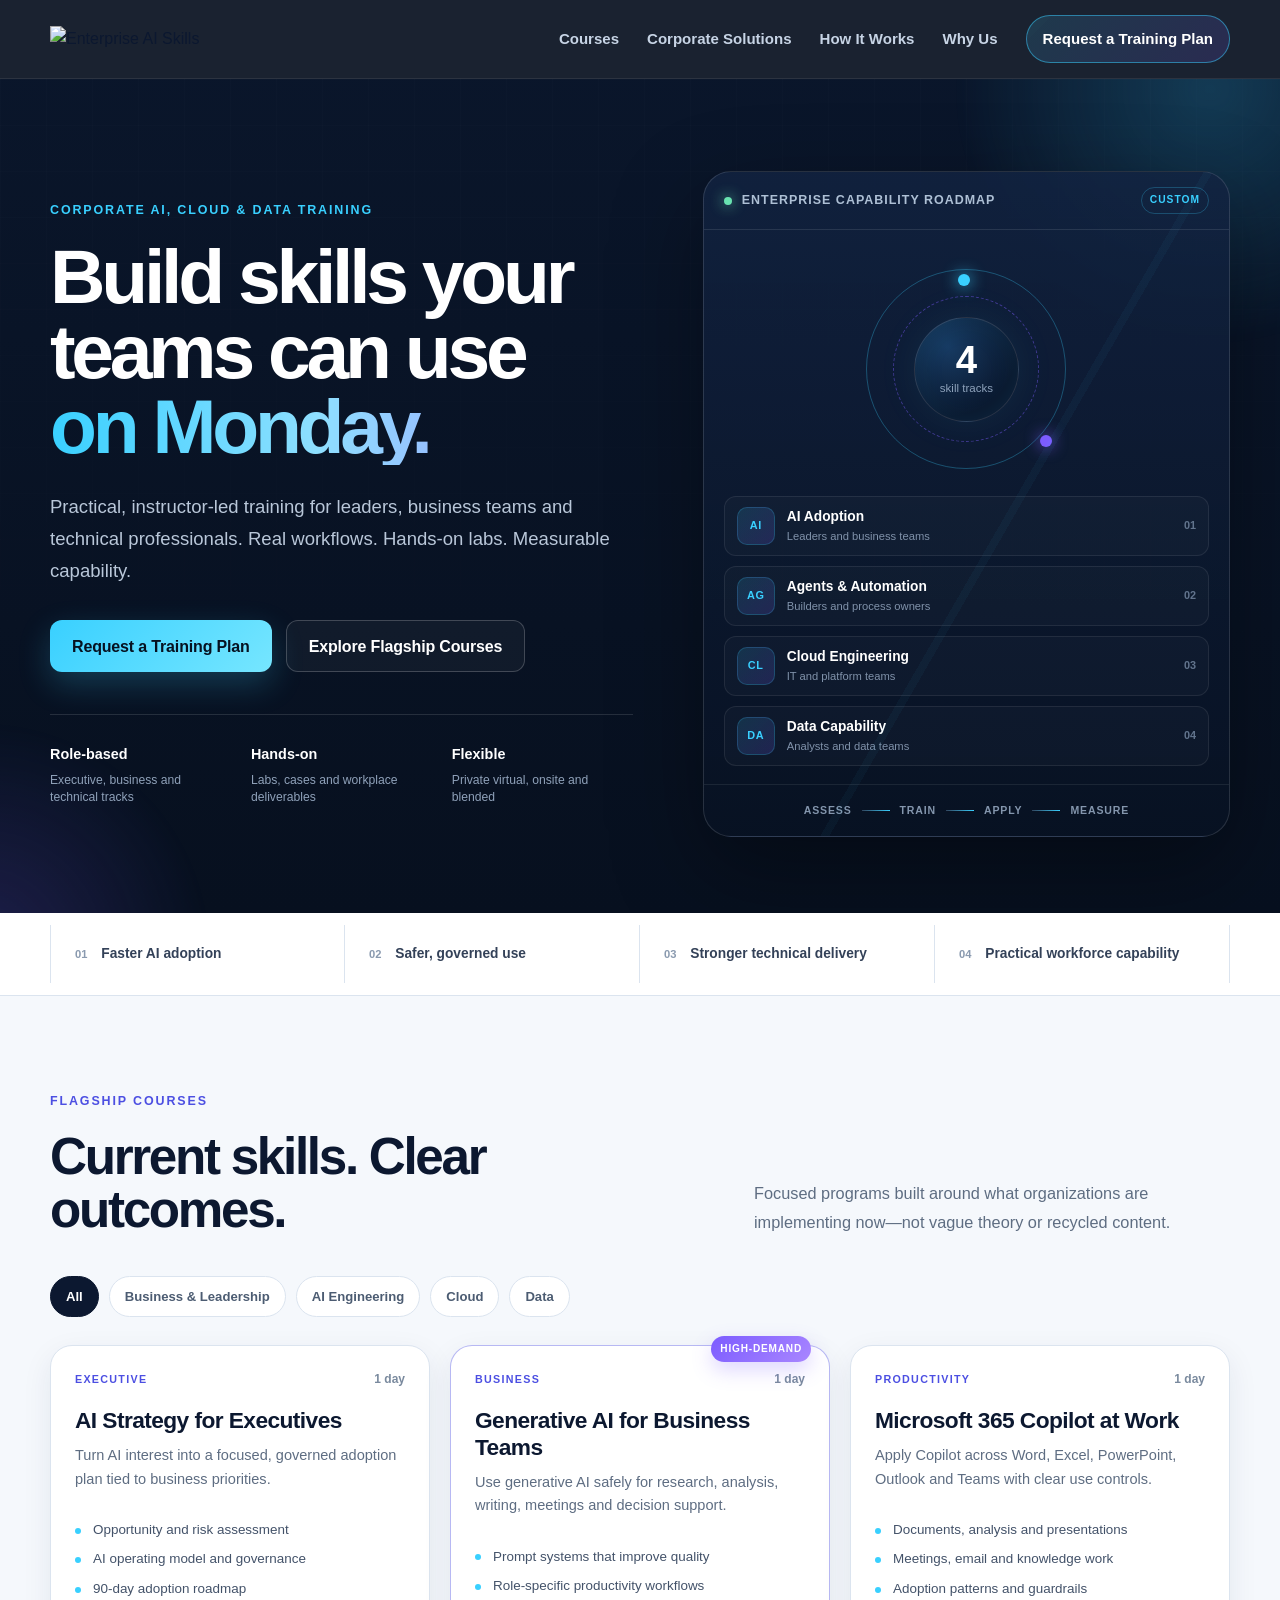
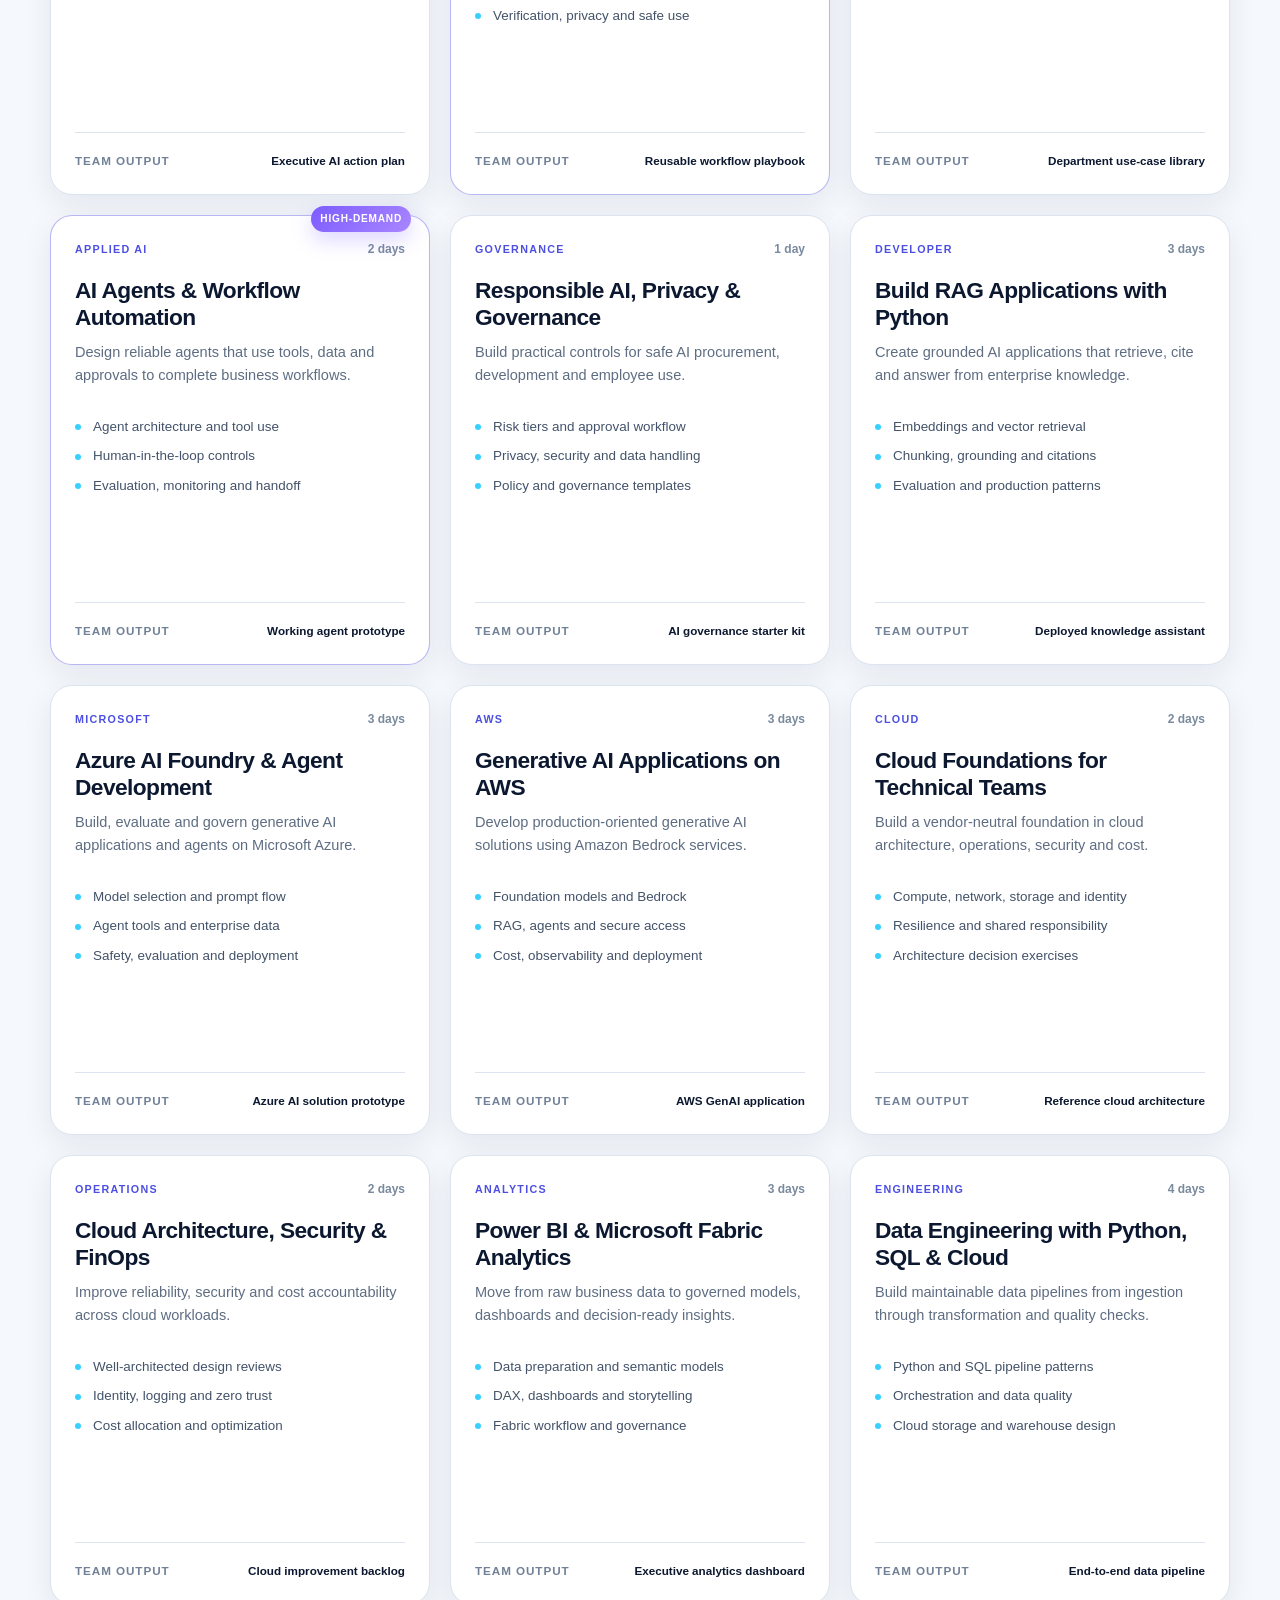
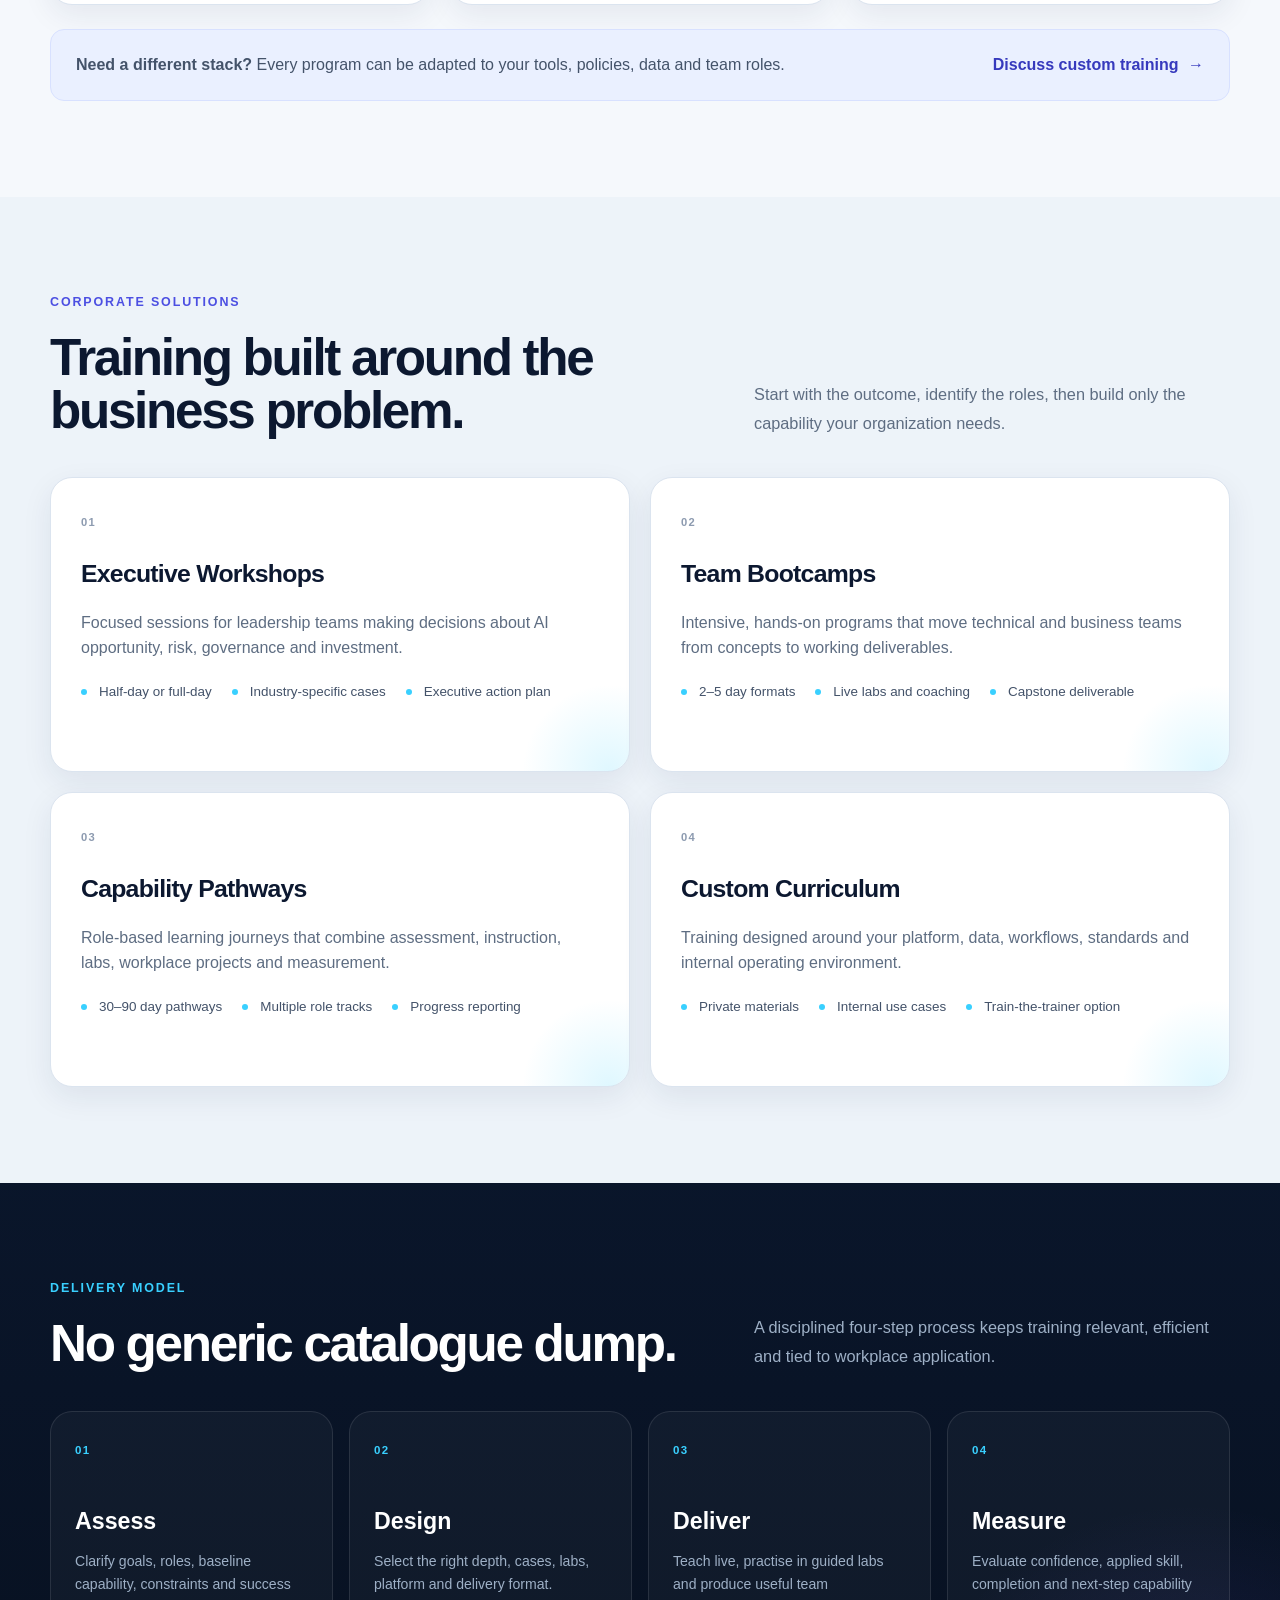
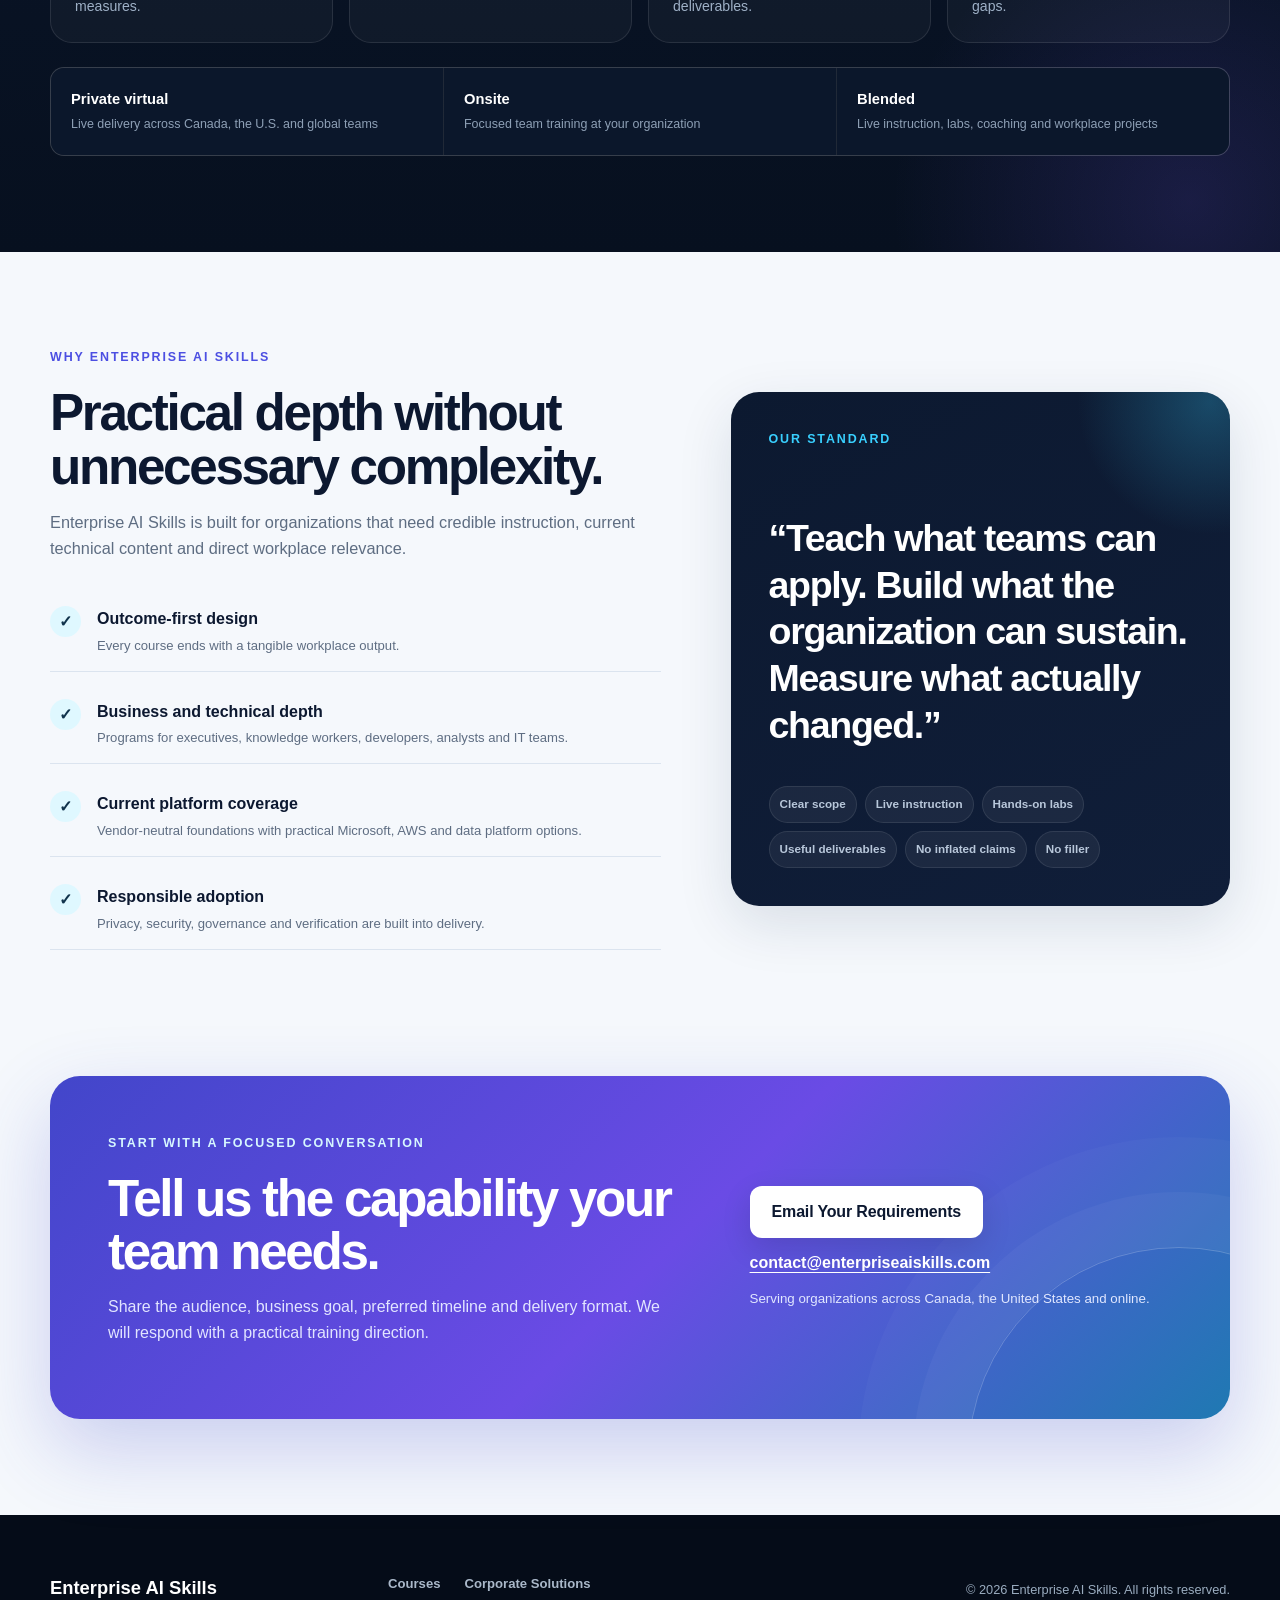
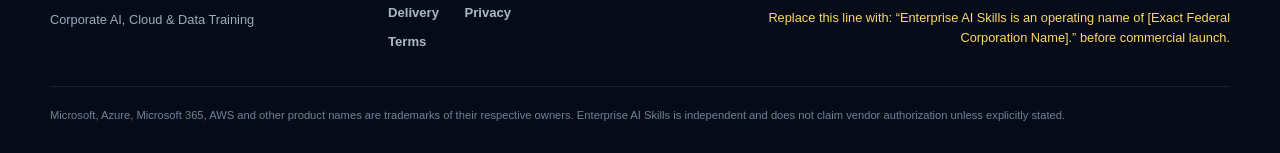
==== index.html @ a424f479 "Add files via upload Initial Enterprise AI Skills website" ====
<!doctype html>
<html lang="en">
<head>
  <meta charset="utf-8">
  <meta name="viewport" content="width=device-width, initial-scale=1">
  <title>Enterprise AI Skills | Corporate AI, Cloud & Data Training</title>
  <meta name="description" content="Instructor-led corporate training in generative AI, AI agents, cloud, data, Python, governance and automation for teams, leaders and technical professionals.">
  <meta name="theme-color" content="#07101f">
  <meta property="og:title" content="Enterprise AI Skills">
  <meta property="og:description" content="Corporate AI, Cloud & Data Training for teams and organizations.">
  <meta property="og:type" content="website">
  <meta property="og:url" content="https://enterpriseaiskills.com/">
  <link rel="canonical" href="https://enterpriseaiskills.com/">
  <link rel="icon" href="assets/favicon.svg" type="image/svg+xml">
  <link rel="stylesheet" href="styles.css">
  <script defer src="script.js"></script>
  <script type="application/ld+json">
  {
    "@context": "https://schema.org",
    "@type": "ProfessionalService",
    "name": "Enterprise AI Skills",
    "url": "https://enterpriseaiskills.com/",
    "description": "Corporate AI, cloud and data training for teams and organizations.",
    "areaServed": ["Canada", "United States", "Online"],
    "email": "contact@enterpriseaiskills.com",
    "serviceType": ["Corporate AI Training", "Cloud Training", "Data Training", "Executive AI Workshops"]
  }
  </script>
</head>
<body>
  <a class="skip-link" href="#main">Skip to content</a>

  <header class="site-header" id="top">
    <div class="container header-inner">
      <a class="brand" href="#top" aria-label="Enterprise AI Skills home">
        <img src="assets/logo.svg" alt="Enterprise AI Skills">
      </a>
      <button class="nav-toggle" type="button" aria-expanded="false" aria-controls="site-nav" aria-label="Open navigation">
        <span></span><span></span><span></span>
      </button>
      <nav id="site-nav" class="site-nav" aria-label="Primary navigation">
        <a href="#courses">Courses</a>
        <a href="#solutions">Corporate Solutions</a>
        <a href="#delivery">How It Works</a>
        <a href="#about">Why Us</a>
        <a class="nav-cta" href="mailto:contact@enterpriseaiskills.com?subject=Corporate%20Training%20Consultation">Request a Training Plan</a>
      </nav>
    </div>
  </header>

  <main id="main">
    <section class="hero section-dark">
      <div class="hero-glow hero-glow-one"></div>
      <div class="hero-glow hero-glow-two"></div>
      <div class="container hero-grid">
        <div class="hero-copy reveal">
          <p class="eyebrow">Corporate AI, Cloud & Data Training</p>
          <h1>Build skills your teams can use <span>on Monday.</span></h1>
          <p class="hero-lead">Practical, instructor-led training for leaders, business teams and technical professionals. Real workflows. Hands-on labs. Measurable capability.</p>
          <div class="hero-actions">
            <a class="button button-primary" href="mailto:contact@enterpriseaiskills.com?subject=Request%20a%20Corporate%20Training%20Plan&body=Organization%3A%0ATeam%20size%3A%0ATraining%20goal%3A%0APreferred%20timeline%3A">Request a Training Plan</a>
            <a class="button button-secondary" href="#courses">Explore Flagship Courses</a>
          </div>
          <div class="hero-proof" aria-label="Training features">
            <div><strong>Role-based</strong><span>Executive, business and technical tracks</span></div>
            <div><strong>Hands-on</strong><span>Labs, cases and workplace deliverables</span></div>
            <div><strong>Flexible</strong><span>Private virtual, onsite and blended</span></div>
          </div>
        </div>

        <div class="hero-panel reveal" aria-label="Enterprise capability dashboard">
          <div class="panel-topline">
            <span class="status-dot"></span>
            <span>Enterprise capability roadmap</span>
            <span class="panel-label">CUSTOM</span>
          </div>
          <div class="capability-ring" aria-hidden="true">
            <div class="ring-center"><strong>4</strong><span>skill tracks</span></div>
            <div class="orbit orbit-one"></div>
            <div class="orbit orbit-two"></div>
          </div>
          <div class="capability-list">
            <div><span class="cap-icon">AI</span><p><strong>AI Adoption</strong><small>Leaders and business teams</small></p><em>01</em></div>
            <div><span class="cap-icon">AG</span><p><strong>Agents & Automation</strong><small>Builders and process owners</small></p><em>02</em></div>
            <div><span class="cap-icon">CL</span><p><strong>Cloud Engineering</strong><small>IT and platform teams</small></p><em>03</em></div>
            <div><span class="cap-icon">DA</span><p><strong>Data Capability</strong><small>Analysts and data teams</small></p><em>04</em></div>
          </div>
          <div class="panel-footer">
            <span>Assess</span><i></i><span>Train</span><i></i><span>Apply</span><i></i><span>Measure</span>
          </div>
        </div>
      </div>
    </section>

    <section class="outcomes-strip" aria-label="Business outcomes">
      <div class="container outcomes-grid">
        <p><span>01</span> Faster AI adoption</p>
        <p><span>02</span> Safer, governed use</p>
        <p><span>03</span> Stronger technical delivery</p>
        <p><span>04</span> Practical workforce capability</p>
      </div>
    </section>

    <section class="section" id="courses">
      <div class="container">
        <div class="section-heading reveal">
          <div>
            <p class="eyebrow eyebrow-dark">Flagship Courses</p>
            <h2>Current skills. Clear outcomes.</h2>
          </div>
          <p>Focused programs built around what organizations are implementing now—not vague theory or recycled content.</p>
        </div>

        <div class="course-filters reveal" role="group" aria-label="Filter courses">
          <button class="filter-button active" data-filter="all">All</button>
          <button class="filter-button" data-filter="business">Business & Leadership</button>
          <button class="filter-button" data-filter="ai">AI Engineering</button>
          <button class="filter-button" data-filter="cloud">Cloud</button>
          <button class="filter-button" data-filter="data">Data</button>
        </div>

        <div class="course-grid">
          <article class="course-card reveal" data-category="business">
            <div class="course-meta"><span>EXECUTIVE</span><time>1 day</time></div>
            <h3>AI Strategy for Executives</h3>
            <p>Turn AI interest into a focused, governed adoption plan tied to business priorities.</p>
            <ul>
              <li>Opportunity and risk assessment</li>
              <li>AI operating model and governance</li>
              <li>90-day adoption roadmap</li>
            </ul>
            <div class="course-output"><strong>Team output</strong><span>Executive AI action plan</span></div>
          </article>

          <article class="course-card featured reveal" data-category="business">
            <div class="hot-badge">High-demand</div>
            <div class="course-meta"><span>BUSINESS</span><time>1 day</time></div>
            <h3>Generative AI for Business Teams</h3>
            <p>Use generative AI safely for research, analysis, writing, meetings and decision support.</p>
            <ul>
              <li>Prompt systems that improve quality</li>
              <li>Role-specific productivity workflows</li>
              <li>Verification, privacy and safe use</li>
            </ul>
            <div class="course-output"><strong>Team output</strong><span>Reusable workflow playbook</span></div>
          </article>

          <article class="course-card reveal" data-category="business">
            <div class="course-meta"><span>PRODUCTIVITY</span><time>1 day</time></div>
            <h3>Microsoft 365 Copilot at Work</h3>
            <p>Apply Copilot across Word, Excel, PowerPoint, Outlook and Teams with clear use controls.</p>
            <ul>
              <li>Documents, analysis and presentations</li>
              <li>Meetings, email and knowledge work</li>
              <li>Adoption patterns and guardrails</li>
            </ul>
            <div class="course-output"><strong>Team output</strong><span>Department use-case library</span></div>
          </article>

          <article class="course-card featured reveal" data-category="ai">
            <div class="hot-badge">High-demand</div>
            <div class="course-meta"><span>APPLIED AI</span><time>2 days</time></div>
            <h3>AI Agents & Workflow Automation</h3>
            <p>Design reliable agents that use tools, data and approvals to complete business workflows.</p>
            <ul>
              <li>Agent architecture and tool use</li>
              <li>Human-in-the-loop controls</li>
              <li>Evaluation, monitoring and handoff</li>
            </ul>
            <div class="course-output"><strong>Team output</strong><span>Working agent prototype</span></div>
          </article>

          <article class="course-card reveal" data-category="business ai">
            <div class="course-meta"><span>GOVERNANCE</span><time>1 day</time></div>
            <h3>Responsible AI, Privacy & Governance</h3>
            <p>Build practical controls for safe AI procurement, development and employee use.</p>
            <ul>
              <li>Risk tiers and approval workflow</li>
              <li>Privacy, security and data handling</li>
              <li>Policy and governance templates</li>
            </ul>
            <div class="course-output"><strong>Team output</strong><span>AI governance starter kit</span></div>
          </article>

          <article class="course-card reveal" data-category="ai data">
            <div class="course-meta"><span>DEVELOPER</span><time>3 days</time></div>
            <h3>Build RAG Applications with Python</h3>
            <p>Create grounded AI applications that retrieve, cite and answer from enterprise knowledge.</p>
            <ul>
              <li>Embeddings and vector retrieval</li>
              <li>Chunking, grounding and citations</li>
              <li>Evaluation and production patterns</li>
            </ul>
            <div class="course-output"><strong>Team output</strong><span>Deployed knowledge assistant</span></div>
          </article>

          <article class="course-card reveal" data-category="ai cloud">
            <div class="course-meta"><span>MICROSOFT</span><time>3 days</time></div>
            <h3>Azure AI Foundry & Agent Development</h3>
            <p>Build, evaluate and govern generative AI applications and agents on Microsoft Azure.</p>
            <ul>
              <li>Model selection and prompt flow</li>
              <li>Agent tools and enterprise data</li>
              <li>Safety, evaluation and deployment</li>
            </ul>
            <div class="course-output"><strong>Team output</strong><span>Azure AI solution prototype</span></div>
          </article>

          <article class="course-card reveal" data-category="ai cloud">
            <div class="course-meta"><span>AWS</span><time>3 days</time></div>
            <h3>Generative AI Applications on AWS</h3>
            <p>Develop production-oriented generative AI solutions using Amazon Bedrock services.</p>
            <ul>
              <li>Foundation models and Bedrock</li>
              <li>RAG, agents and secure access</li>
              <li>Cost, observability and deployment</li>
            </ul>
            <div class="course-output"><strong>Team output</strong><span>AWS GenAI application</span></div>
          </article>

          <article class="course-card reveal" data-category="cloud">
            <div class="course-meta"><span>CLOUD</span><time>2 days</time></div>
            <h3>Cloud Foundations for Technical Teams</h3>
            <p>Build a vendor-neutral foundation in cloud architecture, operations, security and cost.</p>
            <ul>
              <li>Compute, network, storage and identity</li>
              <li>Resilience and shared responsibility</li>
              <li>Architecture decision exercises</li>
            </ul>
            <div class="course-output"><strong>Team output</strong><span>Reference cloud architecture</span></div>
          </article>

          <article class="course-card reveal" data-category="cloud">
            <div class="course-meta"><span>OPERATIONS</span><time>2 days</time></div>
            <h3>Cloud Architecture, Security & FinOps</h3>
            <p>Improve reliability, security and cost accountability across cloud workloads.</p>
            <ul>
              <li>Well-architected design reviews</li>
              <li>Identity, logging and zero trust</li>
              <li>Cost allocation and optimization</li>
            </ul>
            <div class="course-output"><strong>Team output</strong><span>Cloud improvement backlog</span></div>
          </article>

          <article class="course-card reveal" data-category="data">
            <div class="course-meta"><span>ANALYTICS</span><time>3 days</time></div>
            <h3>Power BI & Microsoft Fabric Analytics</h3>
            <p>Move from raw business data to governed models, dashboards and decision-ready insights.</p>
            <ul>
              <li>Data preparation and semantic models</li>
              <li>DAX, dashboards and storytelling</li>
              <li>Fabric workflow and governance</li>
            </ul>
            <div class="course-output"><strong>Team output</strong><span>Executive analytics dashboard</span></div>
          </article>

          <article class="course-card reveal" data-category="data cloud">
            <div class="course-meta"><span>ENGINEERING</span><time>4 days</time></div>
            <h3>Data Engineering with Python, SQL & Cloud</h3>
            <p>Build maintainable data pipelines from ingestion through transformation and quality checks.</p>
            <ul>
              <li>Python and SQL pipeline patterns</li>
              <li>Orchestration and data quality</li>
              <li>Cloud storage and warehouse design</li>
            </ul>
            <div class="course-output"><strong>Team output</strong><span>End-to-end data pipeline</span></div>
          </article>
        </div>

        <div class="courses-cta reveal">
          <p><strong>Need a different stack?</strong> Every program can be adapted to your tools, policies, data and team roles.</p>
          <a class="text-link" href="mailto:contact@enterpriseaiskills.com?subject=Custom%20Corporate%20Training%20Request">Discuss custom training <span>→</span></a>
        </div>
      </div>
    </section>

    <section class="section section-tint" id="solutions">
      <div class="container">
        <div class="section-heading reveal">
          <div>
            <p class="eyebrow eyebrow-dark">Corporate Solutions</p>
            <h2>Training built around the business problem.</h2>
          </div>
          <p>Start with the outcome, identify the roles, then build only the capability your organization needs.</p>
        </div>

        <div class="solution-grid">
          <article class="solution-card reveal">
            <span class="solution-number">01</span>
            <h3>Executive Workshops</h3>
            <p>Focused sessions for leadership teams making decisions about AI opportunity, risk, governance and investment.</p>
            <ul><li>Half-day or full-day</li><li>Industry-specific cases</li><li>Executive action plan</li></ul>
          </article>
          <article class="solution-card reveal">
            <span class="solution-number">02</span>
            <h3>Team Bootcamps</h3>
            <p>Intensive, hands-on programs that move technical and business teams from concepts to working deliverables.</p>
            <ul><li>2–5 day formats</li><li>Live labs and coaching</li><li>Capstone deliverable</li></ul>
          </article>
          <article class="solution-card reveal">
            <span class="solution-number">03</span>
            <h3>Capability Pathways</h3>
            <p>Role-based learning journeys that combine assessment, instruction, labs, workplace projects and measurement.</p>
            <ul><li>30–90 day pathways</li><li>Multiple role tracks</li><li>Progress reporting</li></ul>
          </article>
          <article class="solution-card reveal">
            <span class="solution-number">04</span>
            <h3>Custom Curriculum</h3>
            <p>Training designed around your platform, data, workflows, standards and internal operating environment.</p>
            <ul><li>Private materials</li><li>Internal use cases</li><li>Train-the-trainer option</li></ul>
          </article>
        </div>
      </div>
    </section>

    <section class="section section-dark process-section" id="delivery">
      <div class="container">
        <div class="section-heading section-heading-light reveal">
          <div>
            <p class="eyebrow">Delivery Model</p>
            <h2>No generic catalogue dump.</h2>
          </div>
          <p>A disciplined four-step process keeps training relevant, efficient and tied to workplace application.</p>
        </div>
        <div class="process-grid">
          <article class="process-step reveal">
            <span>01</span><h3>Assess</h3><p>Clarify goals, roles, baseline capability, constraints and success measures.</p>
          </article>
          <article class="process-step reveal">
            <span>02</span><h3>Design</h3><p>Select the right depth, cases, labs, platform and delivery format.</p>
          </article>
          <article class="process-step reveal">
            <span>03</span><h3>Deliver</h3><p>Teach live, practise in guided labs and produce useful team deliverables.</p>
          </article>
          <article class="process-step reveal">
            <span>04</span><h3>Measure</h3><p>Evaluate confidence, applied skill, completion and next-step capability gaps.</p>
          </article>
        </div>

        <div class="delivery-options reveal">
          <div><strong>Private virtual</strong><span>Live delivery across Canada, the U.S. and global teams</span></div>
          <div><strong>Onsite</strong><span>Focused team training at your organization</span></div>
          <div><strong>Blended</strong><span>Live instruction, labs, coaching and workplace projects</span></div>
        </div>
      </div>
    </section>

    <section class="section" id="about">
      <div class="container about-grid">
        <div class="about-copy reveal">
          <p class="eyebrow eyebrow-dark">Why Enterprise AI Skills</p>
          <h2>Practical depth without unnecessary complexity.</h2>
          <p>Enterprise AI Skills is built for organizations that need credible instruction, current technical content and direct workplace relevance.</p>
          <div class="about-points">
            <div><span>✓</span><p><strong>Outcome-first design</strong><small>Every course ends with a tangible workplace output.</small></p></div>
            <div><span>✓</span><p><strong>Business and technical depth</strong><small>Programs for executives, knowledge workers, developers, analysts and IT teams.</small></p></div>
            <div><span>✓</span><p><strong>Current platform coverage</strong><small>Vendor-neutral foundations with practical Microsoft, AWS and data platform options.</small></p></div>
            <div><span>✓</span><p><strong>Responsible adoption</strong><small>Privacy, security, governance and verification are built into delivery.</small></p></div>
          </div>
        </div>
        <aside class="principles-card reveal">
          <p class="eyebrow">Our standard</p>
          <blockquote>“Teach what teams can apply. Build what the organization can sustain. Measure what actually changed.”</blockquote>
          <div class="principles-list">
            <span>Clear scope</span><span>Live instruction</span><span>Hands-on labs</span><span>Useful deliverables</span><span>No inflated claims</span><span>No filler</span>
          </div>
        </aside>
      </div>
    </section>

    <section class="section contact-section" id="contact">
      <div class="container contact-shell reveal">
        <div>
          <p class="eyebrow">Start with a focused conversation</p>
          <h2>Tell us the capability your team needs.</h2>
          <p>Share the audience, business goal, preferred timeline and delivery format. We will respond with a practical training direction.</p>
        </div>
        <div class="contact-actions">
          <a class="button button-light" href="mailto:contact@enterpriseaiskills.com?subject=Corporate%20Training%20Consultation&body=Organization%3A%0ATeam%20size%3A%0ATarget%20roles%3A%0ATraining%20goal%3A%0APreferred%20timeline%3A%0ADelivery%20format%3A">Email Your Requirements</a>
          <a class="contact-email" href="mailto:contact@enterpriseaiskills.com">contact@enterpriseaiskills.com</a>
          <small>Serving organizations across Canada, the United States and online.</small>
        </div>
      </div>
    </section>
  </main>

  <footer class="site-footer">
    <div class="container footer-grid">
      <div>
        <a class="footer-brand" href="#top">Enterprise AI Skills</a>
        <p>Corporate AI, Cloud & Data Training</p>
      </div>
      <div class="footer-links">
        <a href="#courses">Courses</a>
        <a href="#solutions">Corporate Solutions</a>
        <a href="#delivery">Delivery</a>
        <a href="privacy.html">Privacy</a>
        <a href="terms.html">Terms</a>
      </div>
      <div class="footer-legal">
        <p>© <span id="year"></span> Enterprise AI Skills. All rights reserved.</p>
        <p class="legal-placeholder">Replace this line with: “Enterprise AI Skills is an operating name of [Exact Federal Corporation Name].” before commercial launch.</p>
      </div>
    </div>
    <div class="container trademark-note">Microsoft, Azure, Microsoft 365, AWS and other product names are trademarks of their respective owners. Enterprise AI Skills is independent and does not claim vendor authorization unless explicitly stated.</div>
  </footer>
</body>
</html>
---- styles.css ----
:root {
  --bg: #f5f8fc;
  --surface: #ffffff;
  --surface-2: #edf3f9;
  --ink: #0c1830;
  --muted: #5e6d82;
  --line: #dbe4ef;
  --navy: #07101f;
  --navy-2: #0c1830;
  --cyan: #39d0ff;
  --violet: #7c5cff;
  --green: #69e2b0;
  --warning: #ffd66b;
  --shadow: 0 18px 55px rgba(20, 42, 74, 0.12);
  --shadow-soft: 0 10px 30px rgba(20, 42, 74, 0.08);
  --radius: 22px;
  --radius-sm: 14px;
  --container: 1180px;
}

* { box-sizing: border-box; }
html { scroll-behavior: smooth; }
body {
  margin: 0;
  background: var(--bg);
  color: var(--ink);
  font-family: Inter, ui-sans-serif, -apple-system, BlinkMacSystemFont, "Segoe UI", sans-serif;
  line-height: 1.6;
  -webkit-font-smoothing: antialiased;
}
img { max-width: 100%; display: block; }
a { color: inherit; }
button, input, textarea, select { font: inherit; }
button { cursor: pointer; }

.skip-link {
  position: absolute;
  top: -80px;
  left: 18px;
  z-index: 1000;
  background: white;
  color: var(--ink);
  padding: 10px 14px;
  border-radius: 8px;
  font-weight: 700;
}
.skip-link:focus { top: 12px; }

.container {
  width: min(calc(100% - 40px), var(--container));
  margin-inline: auto;
}

.site-header {
  position: sticky;
  top: 0;
  z-index: 100;
  background: rgba(7, 16, 31, 0.92);
  backdrop-filter: blur(18px);
  border-bottom: 1px solid rgba(255, 255, 255, 0.08);
}
.header-inner {
  min-height: 78px;
  display: flex;
  align-items: center;
  justify-content: space-between;
  gap: 28px;
}
.brand { width: 330px; max-width: 52vw; text-decoration: none; }
.brand img { width: 100%; }
.site-nav { display: flex; align-items: center; gap: 28px; }
.site-nav a {
  color: #c7d4e5;
  text-decoration: none;
  font-size: 0.94rem;
  font-weight: 700;
  transition: color .2s ease;
}
.site-nav a:hover, .site-nav a:focus-visible { color: white; }
.site-nav .nav-cta {
  padding: 11px 16px;
  border: 1px solid rgba(57, 208, 255, 0.5);
  border-radius: 999px;
  color: white;
  background: linear-gradient(135deg, rgba(57, 208, 255, .14), rgba(124, 92, 255, .16));
}
.nav-toggle {
  display: none;
  border: 0;
  background: transparent;
  width: 44px;
  height: 44px;
  padding: 10px;
}
.nav-toggle span { display: block; height: 2px; background: white; margin: 5px 0; border-radius: 999px; }

.section { padding: 96px 0; }
.section-dark {
  color: white;
  background:
    linear-gradient(180deg, rgba(10, 22, 43, .96), rgba(7, 16, 31, 1)),
    var(--navy);
}
.section-tint { background: var(--surface-2); }

.hero {
  position: relative;
  overflow: hidden;
  padding: 92px 0 76px;
}
.hero::before {
  content: "";
  position: absolute;
  inset: 0;
  opacity: .26;
  background-image:
    linear-gradient(rgba(255,255,255,.045) 1px, transparent 1px),
    linear-gradient(90deg, rgba(255,255,255,.045) 1px, transparent 1px);
  background-size: 46px 46px;
  mask-image: linear-gradient(to bottom, black, transparent 90%);
}
.hero-glow { position: absolute; border-radius: 50%; filter: blur(4px); pointer-events: none; }
.hero-glow-one {
  width: 540px; height: 540px; right: -200px; top: -260px;
  background: radial-gradient(circle, rgba(57,208,255,.2), transparent 67%);
}
.hero-glow-two {
  width: 480px; height: 480px; left: -260px; bottom: -280px;
  background: radial-gradient(circle, rgba(124,92,255,.2), transparent 68%);
}
.hero-grid {
  position: relative;
  display: grid;
  grid-template-columns: minmax(0, 1.05fr) minmax(420px, .95fr);
  gap: 70px;
  align-items: center;
}
.eyebrow {
  margin: 0 0 18px;
  color: var(--cyan);
  font-size: .78rem;
  font-weight: 900;
  letter-spacing: .15em;
  text-transform: uppercase;
}
.eyebrow-dark { color: #4c4fe2; }
.hero h1 {
  margin: 0;
  max-width: 750px;
  font-size: clamp(3.2rem, 6vw, 5.8rem);
  line-height: .98;
  letter-spacing: -.055em;
  font-weight: 850;
}
.hero h1 span {
  display: block;
  color: transparent;
  background: linear-gradient(90deg, var(--cyan), #8edfff 46%, #a58dff);
  background-clip: text;
  -webkit-background-clip: text;
}
.hero-lead {
  margin: 26px 0 0;
  color: #b9c7d9;
  max-width: 690px;
  font-size: 1.16rem;
  line-height: 1.72;
}
.hero-actions { display: flex; flex-wrap: wrap; gap: 14px; margin-top: 34px; }
.button {
  display: inline-flex;
  align-items: center;
  justify-content: center;
  min-height: 52px;
  padding: 0 22px;
  border-radius: 12px;
  text-decoration: none;
  font-weight: 850;
  letter-spacing: -.01em;
  transition: transform .2s ease, box-shadow .2s ease, border-color .2s ease;
}
.button:hover, .button:focus-visible { transform: translateY(-2px); }
.button-primary {
  color: #061221;
  background: linear-gradient(135deg, var(--cyan), #76e6ff);
  box-shadow: 0 12px 32px rgba(57, 208, 255, .22);
}
.button-secondary {
  color: white;
  border: 1px solid rgba(255,255,255,.2);
  background: rgba(255,255,255,.04);
}
.button-light { color: var(--ink); background: white; box-shadow: 0 10px 30px rgba(0,0,0,.12); }

.hero-proof {
  margin-top: 42px;
  padding-top: 28px;
  border-top: 1px solid rgba(255,255,255,.12);
  display: grid;
  grid-template-columns: repeat(3, 1fr);
  gap: 20px;
}
.hero-proof div { min-width: 0; }
.hero-proof strong { display: block; font-size: .9rem; color: white; }
.hero-proof span { display: block; margin-top: 5px; color: #8fa1b9; font-size: .76rem; line-height: 1.45; }

.hero-panel {
  position: relative;
  min-height: 585px;
  border: 1px solid rgba(255,255,255,.13);
  border-radius: 28px;
  background:
    linear-gradient(180deg, rgba(18,35,65,.84), rgba(8,18,35,.92));
  box-shadow: 0 32px 90px rgba(0,0,0,.35);
  overflow: hidden;
}
.hero-panel::after {
  content: "";
  position: absolute;
  inset: 0;
  pointer-events: none;
  background: linear-gradient(120deg, transparent 0 55%, rgba(57,208,255,.04) 55% 56%, transparent 56% 100%);
}
.panel-topline {
  height: 58px;
  padding: 0 20px;
  border-bottom: 1px solid rgba(255,255,255,.1);
  display: flex;
  align-items: center;
  gap: 10px;
  color: #aec0d5;
  font-size: .78rem;
  font-weight: 750;
  text-transform: uppercase;
  letter-spacing: .08em;
}
.status-dot { width: 8px; height: 8px; border-radius: 50%; background: var(--green); box-shadow: 0 0 14px var(--green); }
.panel-label { margin-left: auto; border: 1px solid rgba(57,208,255,.25); padding: 4px 8px; border-radius: 999px; color: var(--cyan); font-size: .64rem; }
.capability-ring {
  position: relative;
  width: 230px; height: 230px;
  margin: 24px auto 6px;
  display: grid; place-items: center;
}
.capability-ring::before, .capability-ring::after {
  content: ""; position: absolute; border-radius: 50%;
}
.capability-ring::before { inset: 15px; border: 1px solid rgba(57,208,255,.3); }
.capability-ring::after { inset: 42px; border: 1px dashed rgba(124,92,255,.45); }
.ring-center {
  width: 105px; height: 105px; border-radius: 50%;
  display: grid; place-content: center; text-align: center;
  background: radial-gradient(circle at 32% 28%, #173b63, #0a172d 68%);
  border: 1px solid rgba(255,255,255,.13);
  box-shadow: inset 0 0 30px rgba(57,208,255,.08), 0 0 42px rgba(57,208,255,.08);
}
.ring-center strong { font-size: 2.4rem; line-height: 1; }
.ring-center span { color: #8ea2bb; font-size: .72rem; }
.orbit { position: absolute; width: 12px; height: 12px; border-radius: 50%; background: var(--cyan); box-shadow: 0 0 16px var(--cyan); }
.orbit-one { top: 20px; left: 107px; }
.orbit-two { bottom: 37px; right: 29px; background: var(--violet); box-shadow: 0 0 16px var(--violet); }
.capability-list { padding: 6px 20px 18px; display: grid; gap: 10px; }
.capability-list > div {
  min-height: 56px;
  display: grid;
  grid-template-columns: 38px 1fr auto;
  align-items: center;
  gap: 12px;
  padding: 9px 12px;
  border: 1px solid rgba(255,255,255,.08);
  border-radius: 12px;
  background: rgba(255,255,255,.025);
}
.cap-icon {
  width: 38px; height: 38px; border-radius: 10px;
  display: grid; place-items: center;
  background: linear-gradient(135deg, rgba(57,208,255,.14), rgba(124,92,255,.18));
  border: 1px solid rgba(57,208,255,.2);
  color: var(--cyan); font-size: .68rem; font-weight: 900; letter-spacing: .06em;
}
.capability-list p { margin: 0; }
.capability-list strong { display: block; font-size: .86rem; }
.capability-list small { display: block; color: #8092aa; font-size: .7rem; }
.capability-list em { color: #62748d; font-style: normal; font-size: .68rem; font-weight: 800; }
.panel-footer {
  min-height: 52px;
  display: flex; align-items: center; justify-content: center; gap: 10px;
  border-top: 1px solid rgba(255,255,255,.08);
  color: #8496ad; font-size: .66rem; font-weight: 800; letter-spacing: .08em; text-transform: uppercase;
}
.panel-footer i { width: 28px; height: 1px; background: linear-gradient(90deg, #31465f, var(--cyan)); }

.outcomes-strip { background: white; border-bottom: 1px solid var(--line); }
.outcomes-grid { min-height: 82px; display: grid; grid-template-columns: repeat(4,1fr); align-items: center; }
.outcomes-grid p { margin: 0; padding: 18px 24px; border-right: 1px solid var(--line); color: #334158; font-size: .86rem; font-weight: 800; }
.outcomes-grid p:first-child { border-left: 1px solid var(--line); }
.outcomes-grid span { color: #8a9aaf; font-size: .7rem; margin-right: 10px; }

.section-heading {
  display: grid;
  grid-template-columns: minmax(0, 1.15fr) minmax(280px, .85fr);
  gap: 60px;
  align-items: end;
  margin-bottom: 40px;
}
.section-heading h2, .about-copy h2, .contact-shell h2 {
  margin: 0;
  font-size: clamp(2.3rem, 4vw, 4rem);
  line-height: 1.04;
  letter-spacing: -.045em;
}
.section-heading > p { margin: 0; color: var(--muted); font-size: 1.02rem; line-height: 1.75; }
.section-heading-light > p { color: #9eb0c6; }

.course-filters { display: flex; flex-wrap: wrap; gap: 10px; margin-bottom: 28px; }
.filter-button {
  border: 1px solid var(--line);
  background: white;
  color: #4c5c72;
  border-radius: 999px;
  padding: 9px 15px;
  font-size: .82rem;
  font-weight: 800;
}
.filter-button:hover, .filter-button.active { color: white; background: var(--ink); border-color: var(--ink); }
.course-grid { display: grid; grid-template-columns: repeat(3, 1fr); gap: 20px; }
.course-card {
  position: relative;
  display: flex;
  flex-direction: column;
  min-height: 450px;
  padding: 24px;
  background: white;
  border: 1px solid var(--line);
  border-radius: var(--radius);
  box-shadow: var(--shadow-soft);
  transition: transform .22s ease, box-shadow .22s ease, border-color .22s ease;
}
.course-card:hover { transform: translateY(-5px); box-shadow: var(--shadow); border-color: #c6d4e5; }
.course-card.featured { border-color: rgba(76,79,226,.4); }
.course-card.hidden { display: none; }
.hot-badge {
  position: absolute; top: -10px; right: 18px;
  padding: 5px 9px;
  border-radius: 999px;
  background: linear-gradient(135deg, var(--violet), #a986ff);
  color: white;
  font-size: .63rem;
  text-transform: uppercase;
  font-weight: 900;
  letter-spacing: .08em;
  box-shadow: 0 8px 20px rgba(124,92,255,.25);
}
.course-meta { display: flex; justify-content: space-between; gap: 12px; align-items: center; }
.course-meta span { color: #4c4fe2; font-size: .67rem; font-weight: 900; letter-spacing: .12em; }
.course-meta time { color: #7a8a9e; font-size: .75rem; font-weight: 800; }
.course-card h3 { margin: 18px 0 10px; font-size: 1.42rem; line-height: 1.18; letter-spacing: -.025em; }
.course-card > p { margin: 0; color: var(--muted); font-size: .91rem; }
.course-card ul, .solution-card ul { margin: 20px 0 0; padding: 0; list-style: none; }
.course-card li, .solution-card li { position: relative; padding-left: 18px; margin: 8px 0; color: #435269; font-size: .84rem; }
.course-card li::before, .solution-card li::before { content: ""; position: absolute; width: 6px; height: 6px; border-radius: 50%; background: var(--cyan); left: 0; top: .65em; }
.course-output {
  margin-top: auto;
  padding-top: 19px;
  border-top: 1px solid var(--line);
  display: flex;
  justify-content: space-between;
  gap: 12px;
  font-size: .73rem;
}
.course-output strong { color: #718197; text-transform: uppercase; letter-spacing: .08em; }
.course-output span { color: var(--ink); text-align: right; font-weight: 800; }
.courses-cta {
  margin-top: 24px;
  display: flex;
  align-items: center;
  justify-content: space-between;
  gap: 24px;
  padding: 22px 25px;
  border-radius: var(--radius-sm);
  background: #eaf0ff;
  border: 1px solid #d8e1ff;
}
.courses-cta p { margin: 0; color: #44536a; }
.text-link { color: #3639bd; font-weight: 900; text-decoration: none; white-space: nowrap; }
.text-link span { margin-left: 5px; }

.solution-grid { display: grid; grid-template-columns: repeat(2, 1fr); gap: 20px; }
.solution-card {
  position: relative;
  min-height: 295px;
  padding: 30px;
  border-radius: var(--radius);
  background: white;
  border: 1px solid var(--line);
  box-shadow: var(--shadow-soft);
  overflow: hidden;
}
.solution-card::after {
  content: ""; position: absolute; right: -70px; bottom: -90px; width: 180px; height: 180px; border-radius: 50%;
  background: radial-gradient(circle, rgba(57,208,255,.16), transparent 68%);
}
.solution-number { color: #8d9bb0; font-size: .7rem; font-weight: 900; letter-spacing: .12em; }
.solution-card h3 { margin: 20px 0 10px; font-size: 1.55rem; letter-spacing: -.03em; }
.solution-card p { color: var(--muted); max-width: 540px; }
.solution-card ul { display: flex; flex-wrap: wrap; gap: 8px 20px; }
.solution-card li { margin: 0; }

.process-section { position: relative; overflow: hidden; }
.process-section::after {
  content: ""; position: absolute; inset: auto -220px -260px auto; width: 620px; height: 620px; border-radius: 50%;
  background: radial-gradient(circle, rgba(124,92,255,.16), transparent 68%);
}
.process-grid { position: relative; z-index: 1; display: grid; grid-template-columns: repeat(4,1fr); gap: 16px; }
.process-step { min-height: 225px; padding: 24px; border: 1px solid rgba(255,255,255,.1); border-radius: var(--radius); background: rgba(255,255,255,.035); }
.process-step span { color: var(--cyan); font-size: .72rem; font-weight: 900; letter-spacing: .12em; }
.process-step h3 { margin: 42px 0 10px; font-size: 1.45rem; }
.process-step p { margin: 0; color: #9eb0c6; font-size: .88rem; }
.delivery-options {
  position: relative; z-index: 1;
  margin-top: 24px;
  display: grid;
  grid-template-columns: repeat(3,1fr);
  gap: 1px;
  border: 1px solid rgba(255,255,255,.1);
  border-radius: var(--radius-sm);
  overflow: hidden;
  background: rgba(255,255,255,.1);
}
.delivery-options div { padding: 20px; background: #0b172b; }
.delivery-options strong { display: block; color: white; font-size: .92rem; }
.delivery-options span { display: block; color: #8ea0b6; font-size: .78rem; margin-top: 4px; }

.about-grid { display: grid; grid-template-columns: 1.1fr .9fr; gap: 70px; align-items: center; }
.about-copy > p:not(.eyebrow) { color: var(--muted); font-size: 1.02rem; max-width: 690px; }
.about-points { margin-top: 30px; display: grid; gap: 12px; }
.about-points > div { display: grid; grid-template-columns: 35px 1fr; gap: 12px; align-items: start; padding: 15px 0; border-bottom: 1px solid var(--line); }
.about-points > div > span { width: 31px; height: 31px; display: grid; place-items: center; color: #11334c; background: #dff8ff; border-radius: 50%; font-weight: 900; }
.about-points p { margin: 0; }
.about-points strong { display: block; }
.about-points small { display: block; margin-top: 3px; color: var(--muted); font-size: .82rem; }
.principles-card {
  position: relative;
  padding: 38px;
  min-height: 470px;
  border-radius: 28px;
  color: white;
  background: linear-gradient(150deg, #0c1930, #101e39);
  box-shadow: var(--shadow);
  overflow: hidden;
}
.principles-card::before { content: ""; position: absolute; width: 280px; height: 280px; border-radius: 50%; right: -120px; top: -130px; background: radial-gradient(circle, rgba(57,208,255,.26), transparent 67%); }
.principles-card blockquote { position: relative; margin: 65px 0 38px; font-size: clamp(1.65rem, 3vw, 2.35rem); line-height: 1.24; letter-spacing: -.035em; font-weight: 780; }
.principles-list { display: flex; flex-wrap: wrap; gap: 8px; }
.principles-list span { padding: 8px 10px; border-radius: 999px; color: #b8c7da; background: rgba(255,255,255,.055); border: 1px solid rgba(255,255,255,.09); font-size: .73rem; font-weight: 800; }

.contact-section { padding-top: 30px; }
.contact-shell {
  position: relative;
  overflow: hidden;
  display: grid;
  grid-template-columns: 1.15fr .85fr;
  gap: 70px;
  align-items: center;
  padding: 58px;
  border-radius: 30px;
  color: white;
  background: linear-gradient(135deg, #4246ca, #6a4be5 52%, #1f79b2);
  box-shadow: 0 30px 80px rgba(64,70,202,.24);
}
.contact-shell::after { content: ""; position: absolute; width: 420px; height: 420px; right: -160px; bottom: -250px; border-radius: 50%; border: 1px solid rgba(255,255,255,.22); box-shadow: 0 0 0 55px rgba(255,255,255,.035), 0 0 0 110px rgba(255,255,255,.025); }
.contact-shell .eyebrow { color: #d7f7ff; }
.contact-shell > div { position: relative; z-index: 1; }
.contact-shell p { color: #e2e5ff; max-width: 680px; }
.contact-actions { display: flex; flex-direction: column; align-items: flex-start; gap: 12px; }
.contact-email { color: white; font-weight: 900; text-underline-offset: 4px; }
.contact-actions small { color: #e1e7ff; }

.site-footer { padding: 58px 0 28px; background: #050c18; color: #9aacbf; }
.footer-grid { display: grid; grid-template-columns: .8fr .8fr 1.4fr; gap: 50px; align-items: start; }
.footer-brand { color: white; font-weight: 900; text-decoration: none; font-size: 1.15rem; }
.footer-grid p { margin: 7px 0 0; font-size: .8rem; }
.footer-links { display: grid; grid-template-columns: repeat(2, max-content); gap: 8px 24px; }
.footer-links a { color: #aab8c9; text-decoration: none; font-size: .82rem; font-weight: 700; }
.footer-links a:hover { color: white; }
.footer-legal { text-align: right; }
.legal-placeholder { color: #ffd66b; }
.trademark-note { margin-top: 34px; padding-top: 20px; border-top: 1px solid rgba(255,255,255,.08); font-size: .7rem; color: #6f8198; }

.reveal { opacity: 0; transform: translateY(18px); transition: opacity .65s ease, transform .65s ease; }
.reveal.visible { opacity: 1; transform: translateY(0); }

:focus-visible { outline: 3px solid rgba(57,208,255,.7); outline-offset: 3px; }

@media (max-width: 1050px) {
  .site-nav { gap: 18px; }
  .site-nav a { font-size: .86rem; }
  .hero-grid { grid-template-columns: 1fr 430px; gap: 42px; }
  .course-grid { grid-template-columns: repeat(2, 1fr); }
  .process-grid { grid-template-columns: repeat(2,1fr); }
}

@media (max-width: 860px) {
  .brand { width: 285px; }
  .nav-toggle { display: block; }
  .site-nav {
    display: none;
    position: absolute;
    top: 78px;
    left: 0;
    right: 0;
    padding: 18px 20px 24px;
    flex-direction: column;
    align-items: stretch;
    gap: 8px;
    background: rgba(7,16,31,.98);
    border-bottom: 1px solid rgba(255,255,255,.1);
  }
  .site-nav.open { display: flex; }
  .site-nav a { padding: 10px; }
  .site-nav .nav-cta { text-align: center; margin-top: 6px; }
  .hero-grid { grid-template-columns: 1fr; }
  .hero-copy { max-width: 760px; }
  .hero-panel { max-width: 590px; width: 100%; justify-self: center; }
  .outcomes-grid { grid-template-columns: repeat(2,1fr); }
  .outcomes-grid p:nth-child(3) { border-left: 1px solid var(--line); }
  .outcomes-grid p { border-bottom: 1px solid var(--line); }
  .section-heading, .about-grid, .contact-shell, .footer-grid { grid-template-columns: 1fr; gap: 28px; }
  .section-heading { align-items: start; }
  .solution-grid { grid-template-columns: 1fr; }
  .about-grid { gap: 42px; }
  .contact-shell { padding: 42px; }
  .footer-legal { text-align: left; }
}

@media (max-width: 620px) {
  .container { width: min(calc(100% - 28px), var(--container)); }
  .section { padding: 72px 0; }
  .hero { padding: 70px 0 56px; }
  .hero h1 { font-size: clamp(2.65rem, 14vw, 4rem); }
  .hero-lead { font-size: 1rem; }
  .hero-actions { flex-direction: column; align-items: stretch; }
  .button { width: 100%; }
  .hero-proof { grid-template-columns: 1fr; gap: 14px; }
  .hero-proof span { max-width: 340px; }
  .hero-panel { min-height: 545px; }
  .course-grid { grid-template-columns: 1fr; }
  .course-card { min-height: 0; }
  .courses-cta { align-items: flex-start; flex-direction: column; }
  .process-grid, .delivery-options { grid-template-columns: 1fr; }
  .delivery-options { gap: 1px; }
  .outcomes-grid { grid-template-columns: 1fr; }
  .outcomes-grid p, .outcomes-grid p:first-child, .outcomes-grid p:nth-child(3) { border-left: 1px solid var(--line); }
  .section-heading h2, .about-copy h2, .contact-shell h2 { font-size: 2.35rem; }
  .principles-card { min-height: 410px; padding: 28px; }
  .contact-shell { padding: 32px 24px; }
  .footer-links { grid-template-columns: 1fr; }
}

@media (prefers-reduced-motion: reduce) {
  html { scroll-behavior: auto; }
  *, *::before, *::after { animation-duration: .01ms !important; animation-iteration-count: 1 !important; transition-duration: .01ms !important; }
  .reveal { opacity: 1; transform: none; }
}
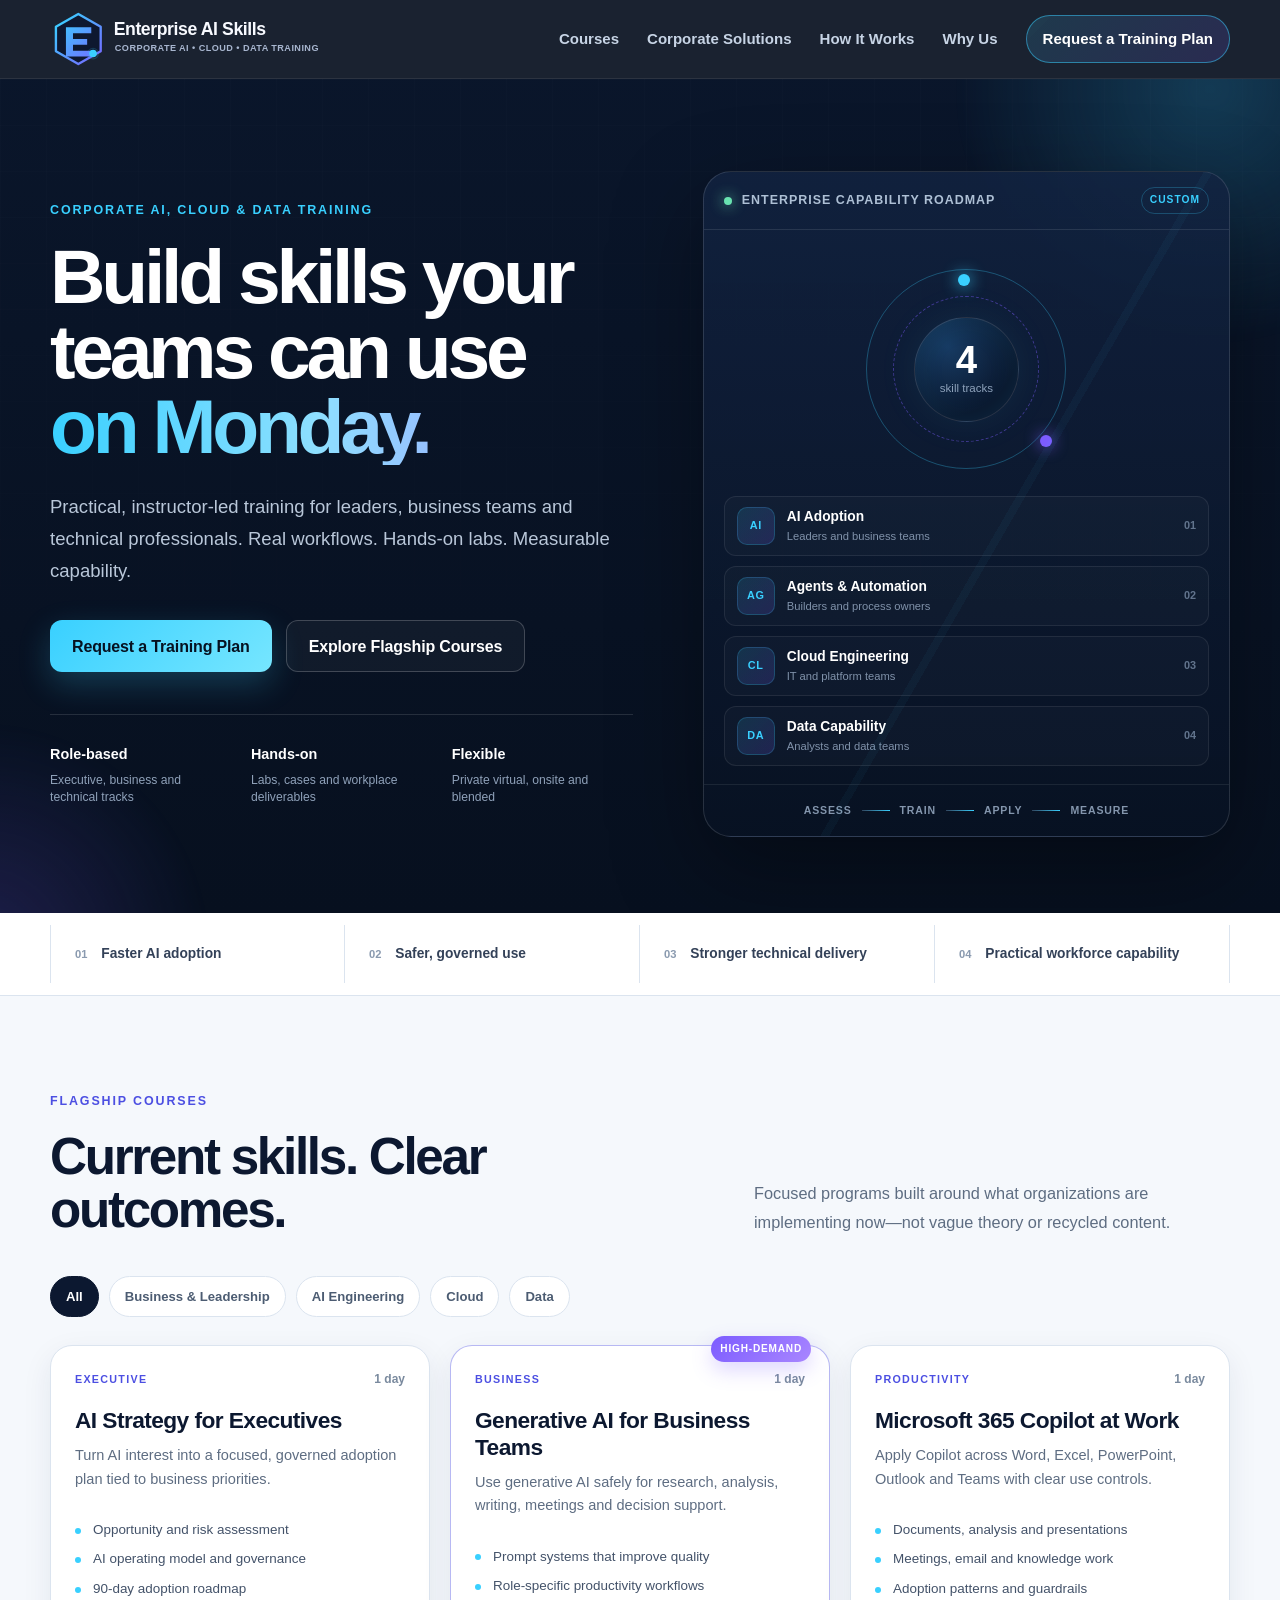
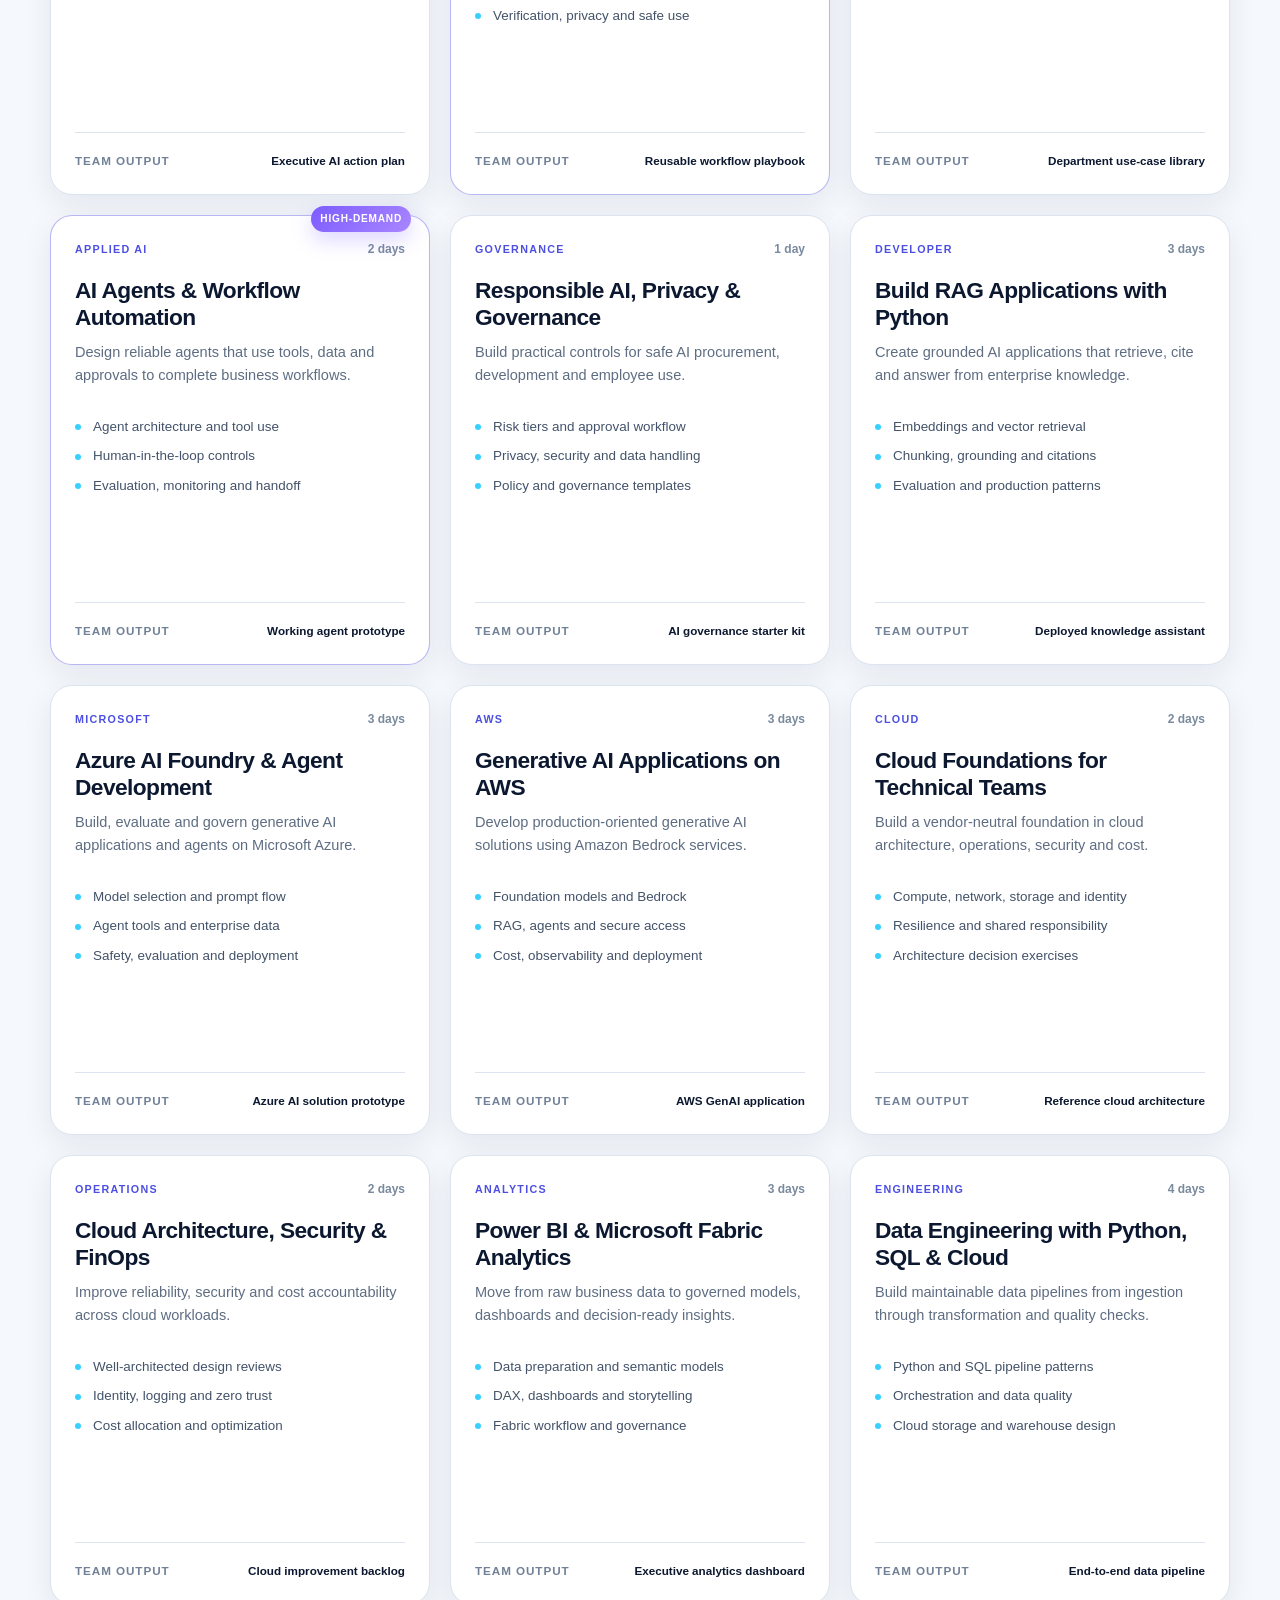
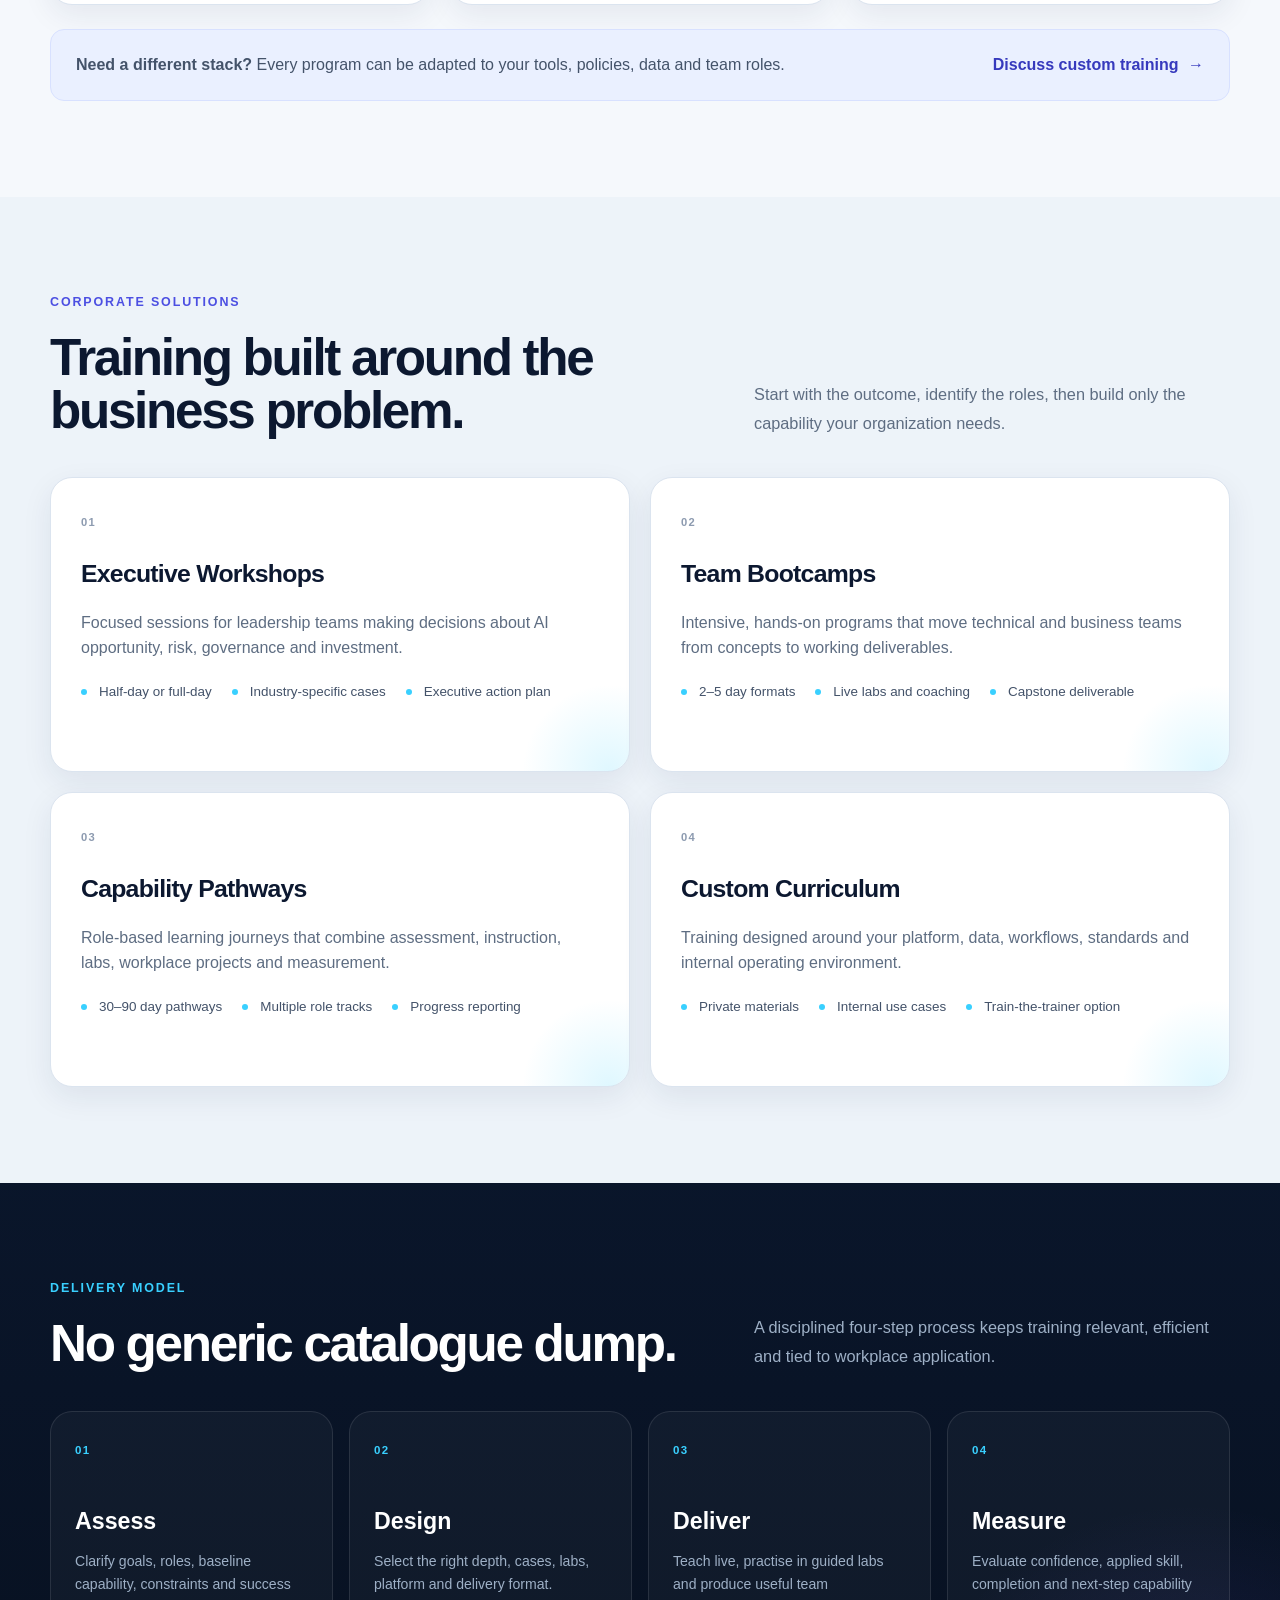
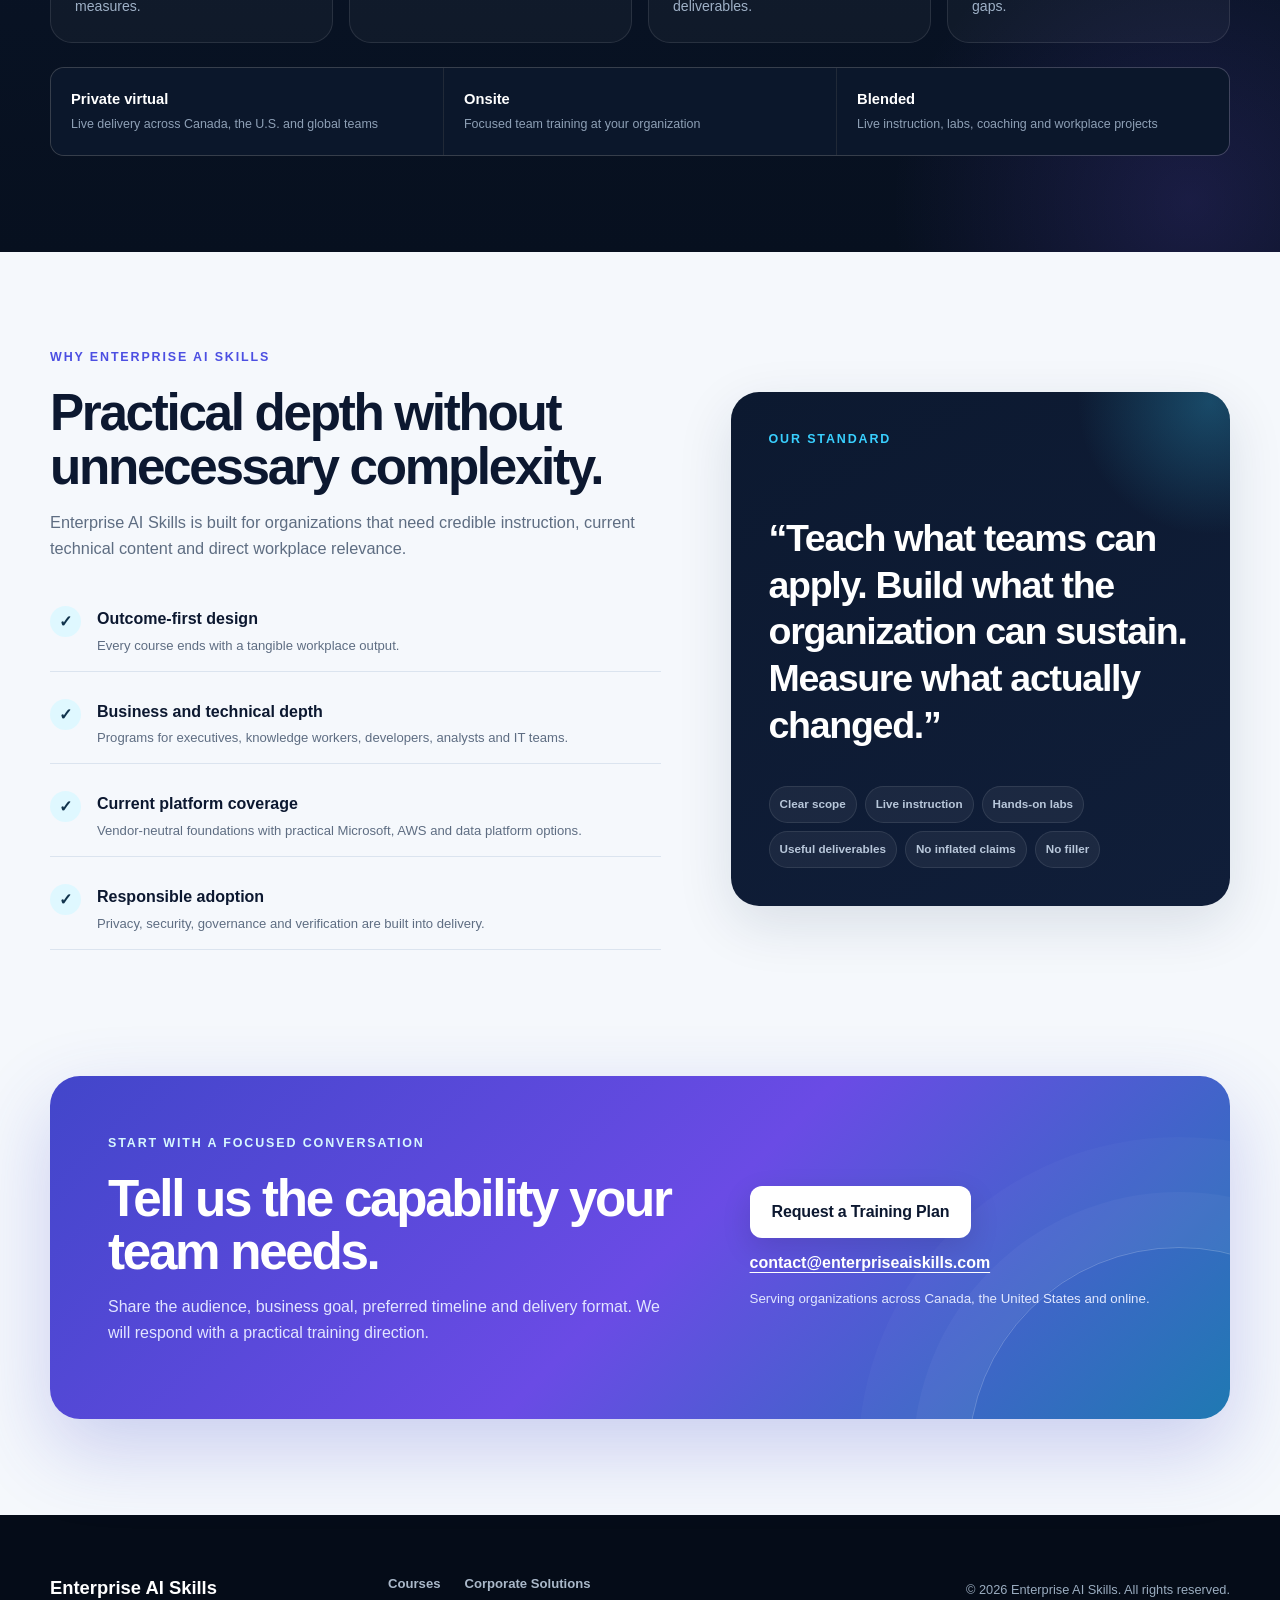
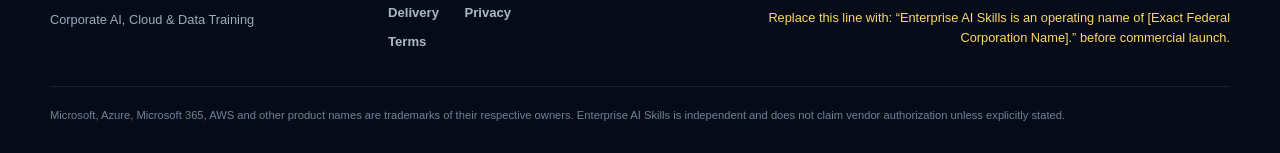
==== commit f932fbba: "Add files via upload Add corporate training request modal" ====
--- a/index.html
+++ b/index.html
@@ -43,7 +43,7 @@
         <a href="#solutions">Corporate Solutions</a>
         <a href="#delivery">How It Works</a>
         <a href="#about">Why Us</a>
-        <a class="nav-cta" href="mailto:contact@enterpriseaiskills.com?subject=Corporate%20Training%20Consultation">Request a Training Plan</a>
+        <a class="nav-cta js-training-request" href="#training-request">Request a Training Plan</a>
       </nav>
     </div>
   </header>
@@ -58,7 +58,7 @@
           <h1>Build skills your teams can use <span>on Monday.</span></h1>
           <p class="hero-lead">Practical, instructor-led training for leaders, business teams and technical professionals. Real workflows. Hands-on labs. Measurable capability.</p>
           <div class="hero-actions">
-            <a class="button button-primary" href="mailto:contact@enterpriseaiskills.com?subject=Request%20a%20Corporate%20Training%20Plan&body=Organization%3A%0ATeam%20size%3A%0ATraining%20goal%3A%0APreferred%20timeline%3A">Request a Training Plan</a>
+            <a class="button button-primary js-training-request" href="#training-request">Request a Training Plan</a>
             <a class="button button-secondary" href="#courses">Explore Flagship Courses</a>
           </div>
           <div class="hero-proof" aria-label="Training features">
@@ -269,7 +269,7 @@
 
         <div class="courses-cta reveal">
           <p><strong>Need a different stack?</strong> Every program can be adapted to your tools, policies, data and team roles.</p>
-          <a class="text-link" href="mailto:contact@enterpriseaiskills.com?subject=Custom%20Corporate%20Training%20Request">Discuss custom training <span>→</span></a>
+          <a class="text-link js-training-request" href="#training-request">Discuss custom training <span>→</span></a>
         </div>
       </div>
     </section>
@@ -376,13 +376,336 @@
           <p>Share the audience, business goal, preferred timeline and delivery format. We will respond with a practical training direction.</p>
         </div>
         <div class="contact-actions">
-          <a class="button button-light" href="mailto:contact@enterpriseaiskills.com?subject=Corporate%20Training%20Consultation&body=Organization%3A%0ATeam%20size%3A%0ATarget%20roles%3A%0ATraining%20goal%3A%0APreferred%20timeline%3A%0ADelivery%20format%3A">Email Your Requirements</a>
+          <a class="button button-light js-training-request" href="#training-request">Request a Training Plan</a>
           <a class="contact-email" href="mailto:contact@enterpriseaiskills.com">contact@enterpriseaiskills.com</a>
           <small>Serving organizations across Canada, the United States and online.</small>
         </div>
       </div>
     </section>
   </main>
+
+
+  <dialog class="training-dialog" id="training-request-dialog" aria-labelledby="training-request-title">
+    <div class="training-dialog-shell">
+      <button class="dialog-close" type="button" aria-label="Close training request form">×</button>
+
+      <div class="dialog-intro">
+        <p class="eyebrow">Corporate training request</p>
+        <h2 id="training-request-title">Tell us what your team needs.</h2>
+        <p>Share the audience, business goal and preferred timing. We will use this information to recommend a focused training plan.</p>
+      </div>
+
+      <form class="training-request-form" action="https://formsubmit.co/contact@enterpriseaiskills.com" method="POST">
+        <input type="hidden" name="_subject" value="New Enterprise AI Skills training request">
+        <input type="hidden" name="_template" value="table">
+        <input type="hidden" name="_next" value="https://enterpriseaiskills.com/?training-request=received#contact">
+        <input type="text" name="_honey" tabindex="-1" autocomplete="off" class="honeypot" aria-hidden="true">
+
+        <div class="form-grid">
+          <label>
+            <span>Full name *</span>
+            <input type="text" name="Full name" autocomplete="name" required>
+          </label>
+
+          <label>
+            <span>Company / organization *</span>
+            <input type="text" name="Company / organization" autocomplete="organization" required>
+          </label>
+
+          <label>
+            <span>Business email *</span>
+            <input type="email" name="Business email" autocomplete="email" required>
+          </label>
+
+          <label>
+            <span>Phone <small>(optional)</small></span>
+            <input type="tel" name="Phone" autocomplete="tel">
+          </label>
+
+          <label>
+            <span>Team size *</span>
+            <select name="Team size" required>
+              <option value="" selected disabled>Select</option>
+              <option>1–5</option>
+              <option>6–15</option>
+              <option>16–30</option>
+              <option>31–75</option>
+              <option>76–200</option>
+              <option>200+</option>
+            </select>
+          </label>
+
+          <label>
+            <span>Training interest *</span>
+            <select name="Training interest" required>
+              <option value="" selected disabled>Select</option>
+              <option>Generative AI for business teams</option>
+              <option>Executive AI strategy</option>
+              <option>AI agents & automation</option>
+              <option>Responsible AI & governance</option>
+              <option>AI engineering / Python / RAG</option>
+              <option>Cloud training</option>
+              <option>Data & analytics training</option>
+              <option>Custom corporate program</option>
+              <option>Not sure yet</option>
+            </select>
+          </label>
+
+          <label>
+            <span>Delivery preference *</span>
+            <select name="Delivery preference" required>
+              <option value="" selected disabled>Select</option>
+              <option>Private virtual</option>
+              <option>Onsite</option>
+              <option>Hybrid / blended</option>
+              <option>Not sure yet</option>
+            </select>
+          </label>
+
+          <label>
+            <span>Preferred timeframe *</span>
+            <select name="Preferred timeframe" required>
+              <option value="" selected disabled>Select</option>
+              <option>Within 2 weeks</option>
+              <option>Within 30 days</option>
+              <option>1–3 months</option>
+              <option>3–6 months</option>
+              <option>Planning / exploring</option>
+            </select>
+          </label>
+        </div>
+
+        <label class="form-message">
+          <span>What should the team be able to do after the training? *</span>
+          <textarea name="Training goal / requirements" rows="5" required placeholder="Example: Build secure internal AI assistants, improve Microsoft 365 Copilot adoption, train analysts on Fabric, or prepare leaders for AI governance decisions."></textarea>
+        </label>
+
+        <label class="consent-row">
+          <input type="checkbox" name="Contact consent" value="Agreed" required>
+          <span>I agree that Enterprise AI Skills may contact me about this training request. *</span>
+        </label>
+
+        <div class="form-actions">
+          <button class="button button-primary" type="submit">Submit Training Request</button>
+          <p>Prefer email? <a href="mailto:contact@enterpriseaiskills.com">contact@enterpriseaiskills.com</a></p>
+        </div>
+      </form>
+    </div>
+  </dialog>
+
+  <div class="training-success" id="training-success" role="status" aria-live="polite" hidden>
+    <strong>Training request received.</strong>
+    <span>Thank you. We’ll review your requirements and follow up.</span>
+    <button type="button" aria-label="Dismiss confirmation">×</button>
+  </div>
+
+  <style>
+    .training-dialog {
+      width: min(920px, calc(100% - 32px));
+      max-height: calc(100vh - 32px);
+      padding: 0;
+      border: 1px solid rgba(117, 151, 222, .28);
+      border-radius: 22px;
+      background: #0b1428;
+      color: #f7fbff;
+      box-shadow: 0 30px 90px rgba(0,0,0,.55);
+      overflow: auto;
+    }
+    .training-dialog::backdrop {
+      background: rgba(2, 7, 18, .78);
+      backdrop-filter: blur(8px);
+    }
+    .training-dialog-shell { position: relative; padding: clamp(24px, 4vw, 42px); }
+    .dialog-close {
+      position: absolute; top: 16px; right: 18px;
+      width: 42px; height: 42px; border-radius: 999px;
+      border: 1px solid rgba(255,255,255,.16); background: rgba(255,255,255,.05);
+      color: #fff; font-size: 28px; line-height: 1; cursor: pointer;
+    }
+    .dialog-close:hover, .dialog-close:focus-visible {
+      background: rgba(255,255,255,.10);
+      outline: 2px solid #64cfff;
+      outline-offset: 2px;
+    }
+    .dialog-intro {
+      max-width: 720px;
+      margin-bottom: 26px;
+      padding-right: 44px;
+    }
+    .dialog-intro h2 {
+      margin: 8px 0 10px;
+      font-size: clamp(30px, 4vw, 48px);
+      line-height: 1.02;
+    }
+    .dialog-intro p:last-child {
+      color: #b7c4dd;
+      line-height: 1.6;
+      margin: 0;
+    }
+    .training-request-form { display: grid; gap: 20px; }
+    .form-grid {
+      display: grid;
+      grid-template-columns: repeat(2, minmax(0, 1fr));
+      gap: 16px;
+    }
+    .training-request-form label {
+      display: grid;
+      gap: 8px;
+      color: #dbe6f7;
+      font-weight: 700;
+      font-size: 14px;
+    }
+    .training-request-form label span small {
+      font-weight: 500;
+      color: #8999b8;
+    }
+    .training-request-form input,
+    .training-request-form select,
+    .training-request-form textarea {
+      width: 100%;
+      box-sizing: border-box;
+      border: 1px solid rgba(157, 180, 224, .22);
+      border-radius: 12px;
+      background: #101c35;
+      color: #f7fbff;
+      padding: 13px 14px;
+      font: inherit;
+      font-weight: 500;
+    }
+    .training-request-form textarea {
+      resize: vertical;
+      min-height: 126px;
+    }
+    .training-request-form input:focus,
+    .training-request-form select:focus,
+    .training-request-form textarea:focus {
+      outline: 2px solid #61cdf9;
+      outline-offset: 2px;
+      border-color: transparent;
+    }
+    .training-request-form select option { color: #101828; }
+    .consent-row {
+      grid-template-columns: auto 1fr !important;
+      align-items: start;
+      font-weight: 500 !important;
+      color: #b9c7de !important;
+    }
+    .consent-row input {
+      width: 18px;
+      height: 18px;
+      margin-top: 1px;
+      accent-color: #65cdf8;
+    }
+    .form-actions {
+      display: flex;
+      align-items: center;
+      gap: 18px;
+      flex-wrap: wrap;
+      padding-top: 4px;
+    }
+    .form-actions p {
+      margin: 0;
+      color: #9fafca;
+      font-size: 14px;
+    }
+    .form-actions a { color: #75d5ff; }
+    .honeypot {
+      position: absolute !important;
+      left: -9999px !important;
+      opacity: 0 !important;
+      pointer-events: none !important;
+    }
+    .training-success {
+      position: fixed;
+      right: 24px;
+      bottom: 24px;
+      z-index: 9999;
+      max-width: 430px;
+      padding: 18px 54px 18px 20px;
+      border: 1px solid rgba(95, 224, 165, .35);
+      border-radius: 16px;
+      background: #0d2030;
+      color: #effff7;
+      box-shadow: 0 24px 70px rgba(0,0,0,.45);
+    }
+    .training-success strong,
+    .training-success span { display: block; }
+    .training-success span {
+      margin-top: 5px;
+      color: #b8d6c8;
+      font-size: 14px;
+    }
+    .training-success button {
+      position: absolute;
+      top: 9px;
+      right: 10px;
+      border: 0;
+      background: transparent;
+      color: #dff9ec;
+      font-size: 24px;
+      cursor: pointer;
+    }
+    @media (max-width: 720px) {
+      .form-grid { grid-template-columns: 1fr; }
+      .training-dialog {
+        width: min(96vw, 920px);
+        max-height: 94vh;
+      }
+      .training-dialog-shell { padding: 24px 18px; }
+      .dialog-intro { padding-right: 32px; }
+      .form-actions { align-items: stretch; }
+      .form-actions .button {
+        width: 100%;
+        text-align: center;
+      }
+      .training-success {
+        left: 16px;
+        right: 16px;
+        bottom: 16px;
+        max-width: none;
+      }
+    }
+  </style>
+
+  <script>
+    (() => {
+      const dialog = document.getElementById('training-request-dialog');
+      const closeButton = dialog?.querySelector('.dialog-close');
+      const triggers = document.querySelectorAll('.js-training-request');
+      const success = document.getElementById('training-success');
+
+      const openDialog = (event) => {
+        event?.preventDefault();
+        if (!dialog) return;
+        if (typeof dialog.showModal === 'function') {
+          dialog.showModal();
+        } else {
+          dialog.setAttribute('open', '');
+        }
+      };
+
+      triggers.forEach((trigger) => trigger.addEventListener('click', openDialog));
+      closeButton?.addEventListener('click', () => dialog.close());
+
+      dialog?.addEventListener('click', (event) => {
+        const rect = dialog.getBoundingClientRect();
+        const inside =
+          event.clientX >= rect.left && event.clientX <= rect.right &&
+          event.clientY >= rect.top && event.clientY <= rect.bottom;
+        if (!inside) dialog.close();
+      });
+
+      const params = new URLSearchParams(window.location.search);
+      if (params.get('training-request') === 'received' && success) {
+        success.hidden = false;
+        window.history.replaceState({}, document.title, window.location.pathname + window.location.hash);
+      }
+
+      success?.querySelector('button')?.addEventListener('click', () => {
+        success.hidden = true;
+      });
+    })();
+  </script>
 
   <footer class="site-footer">
     <div class="container footer-grid">
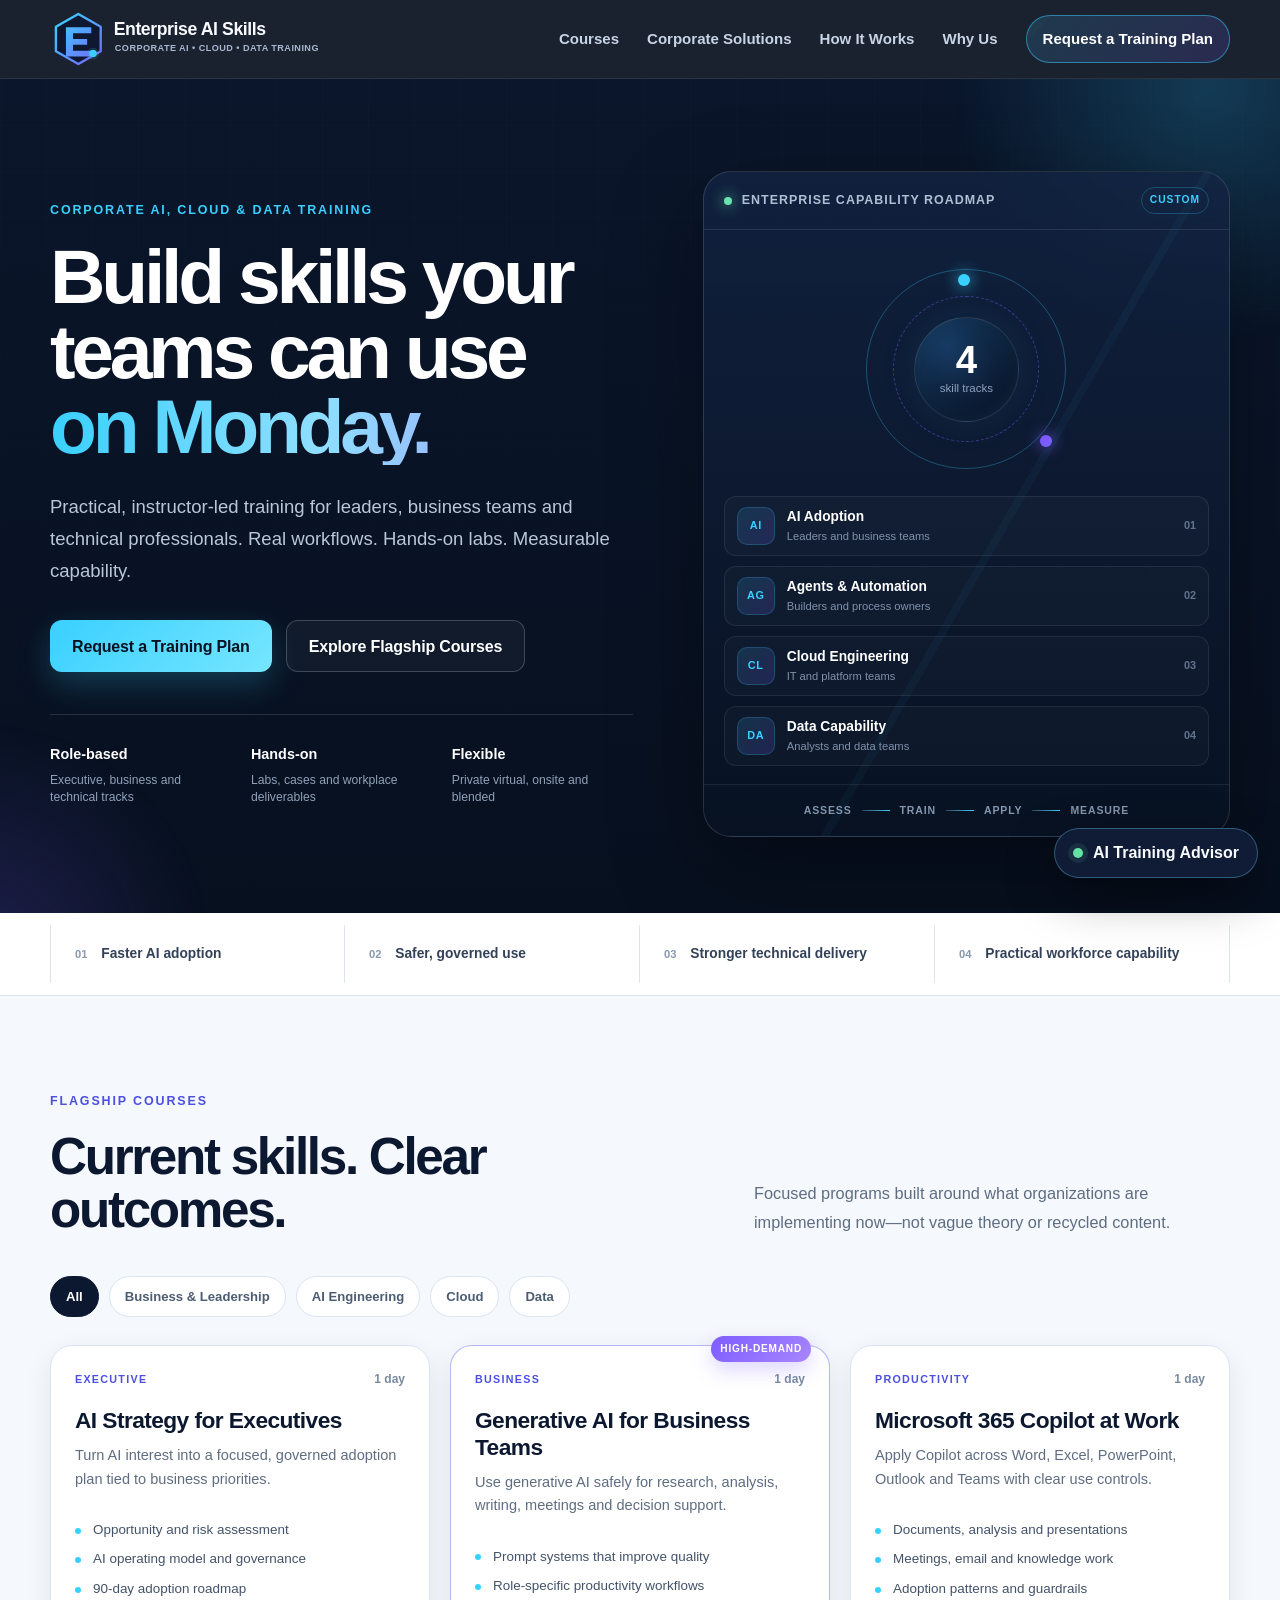
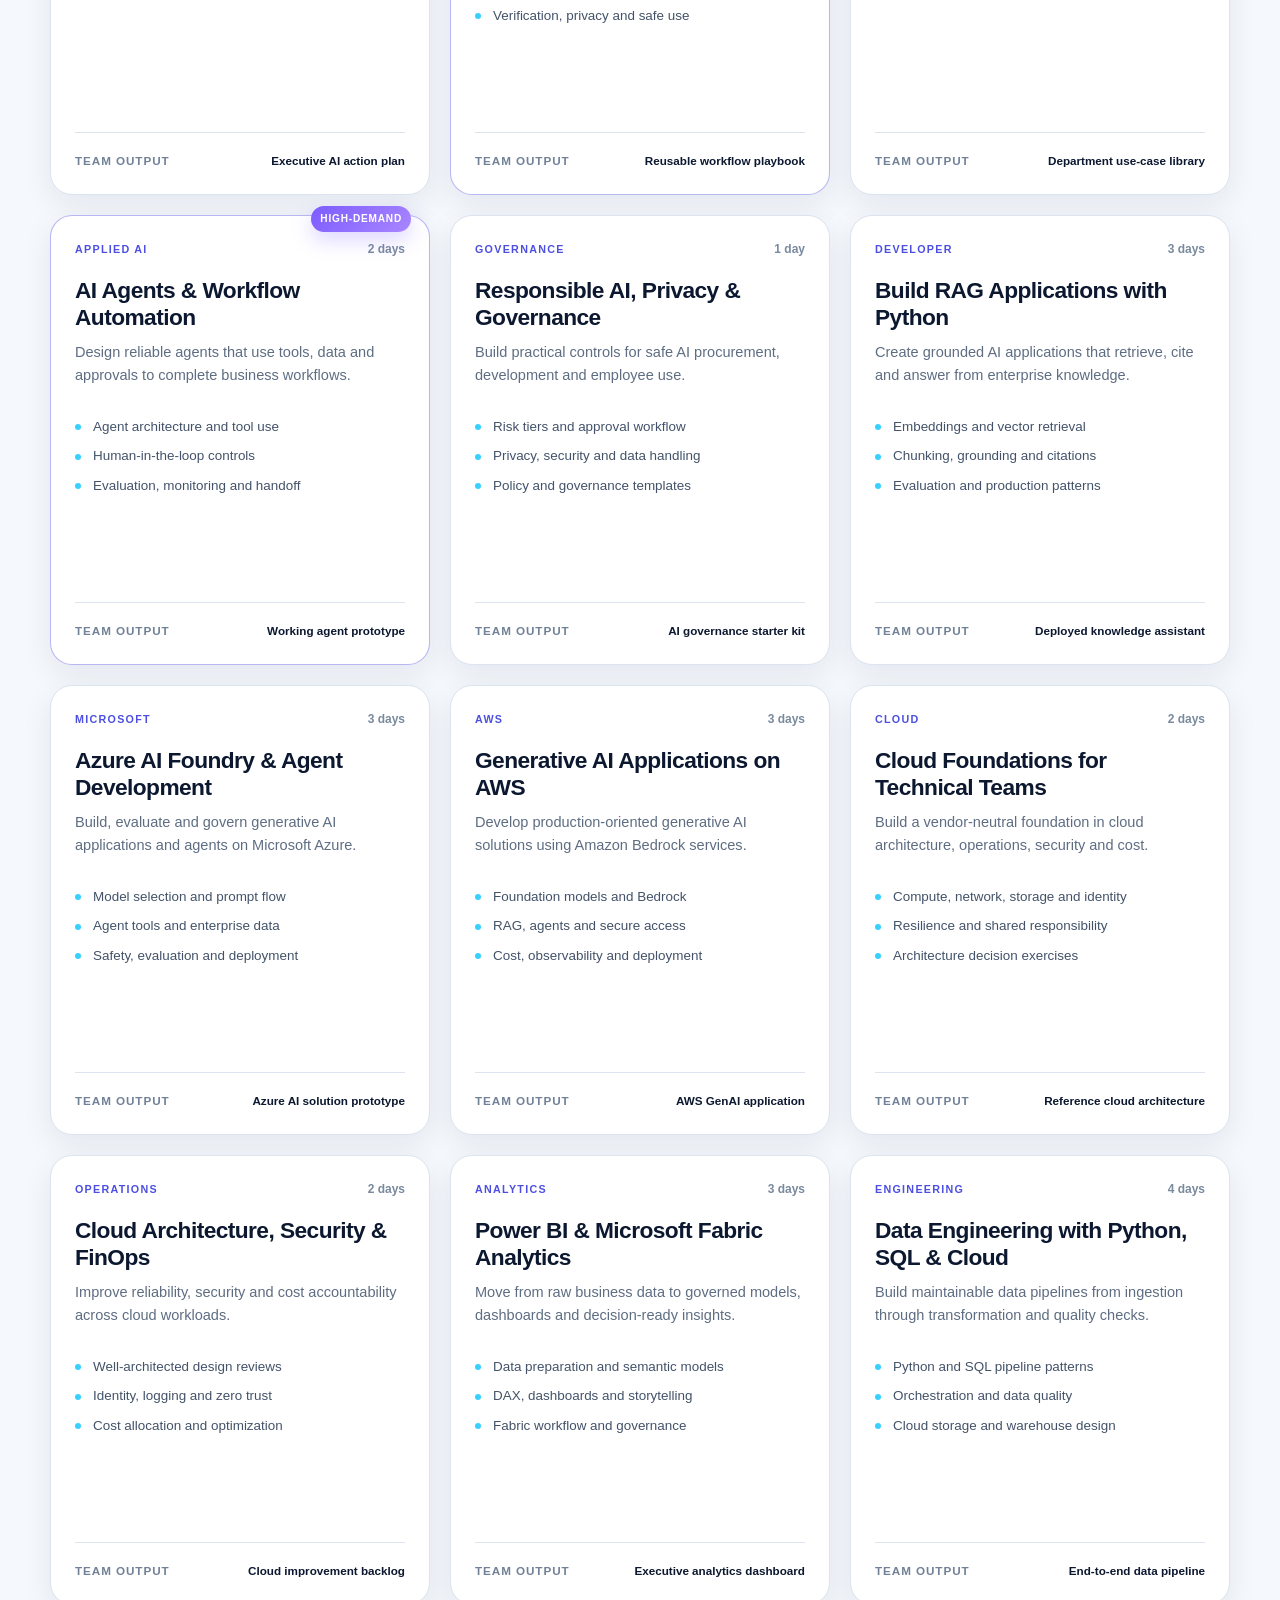
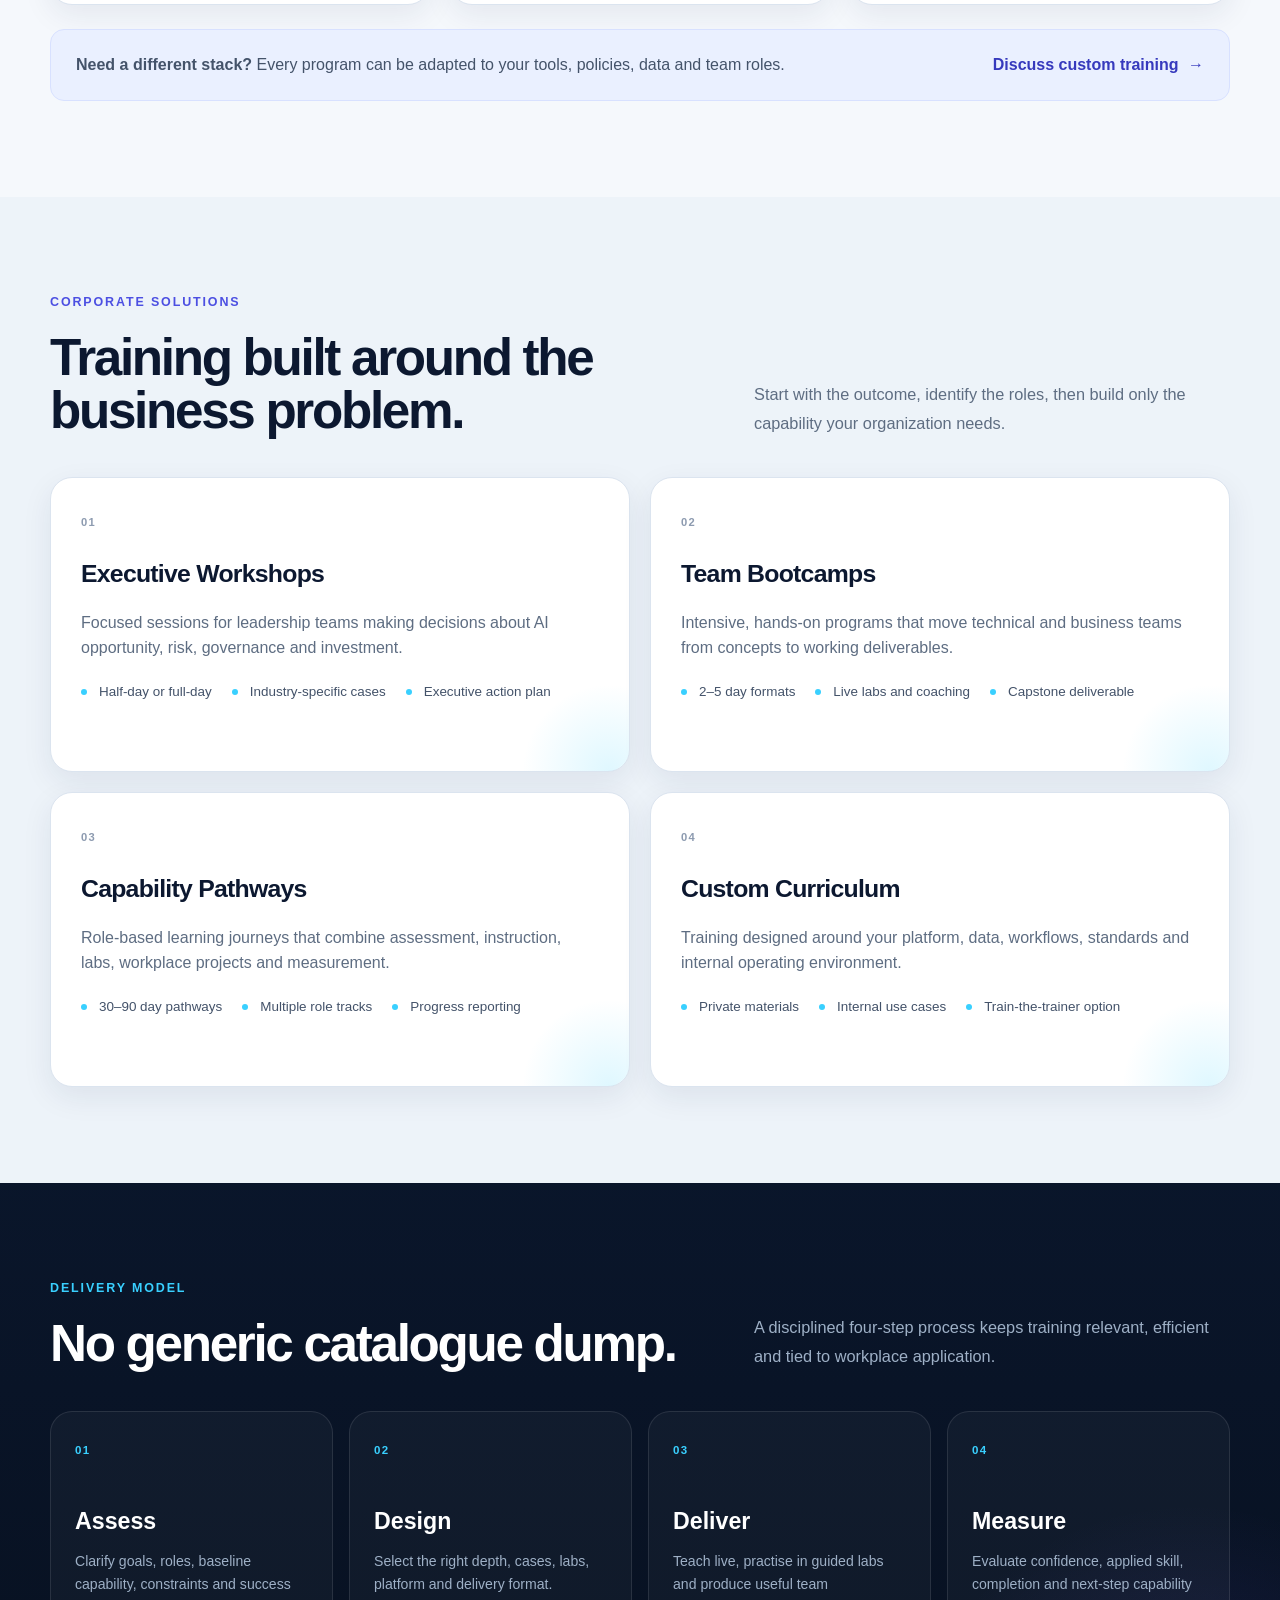
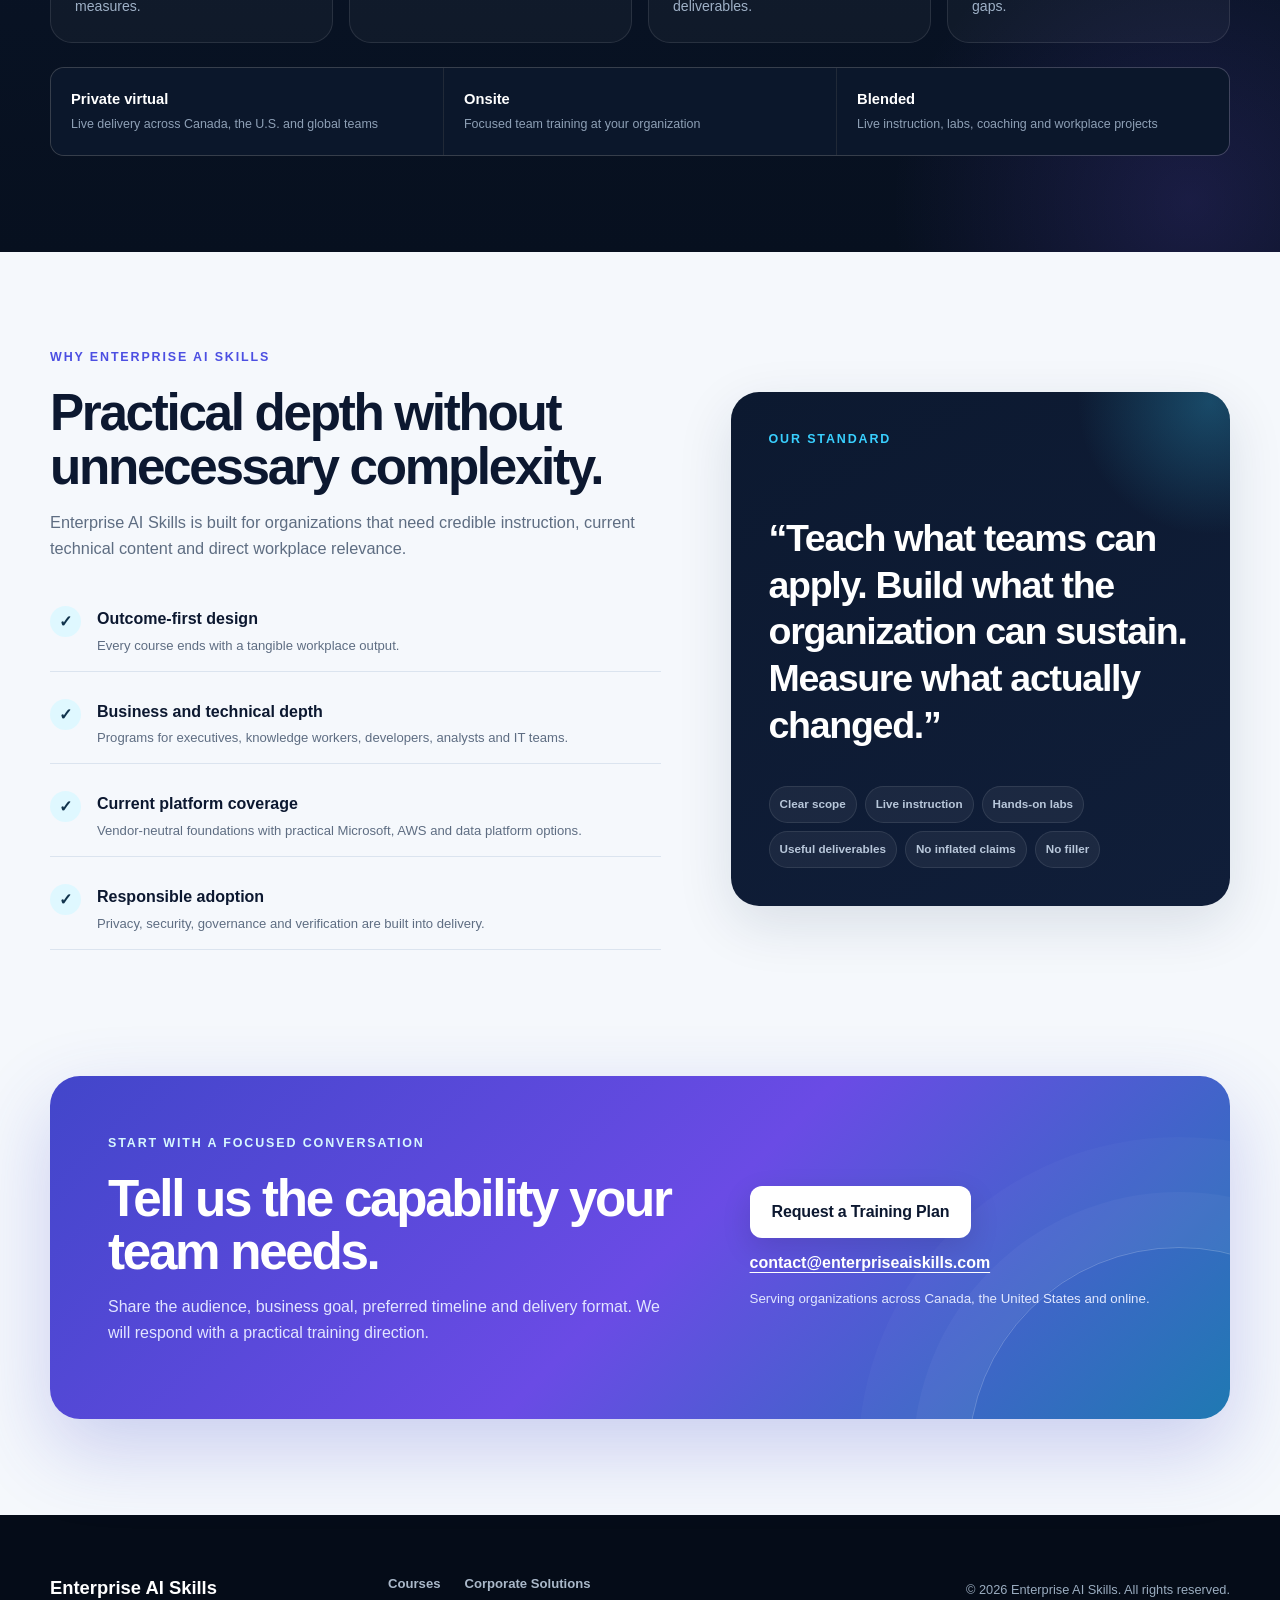
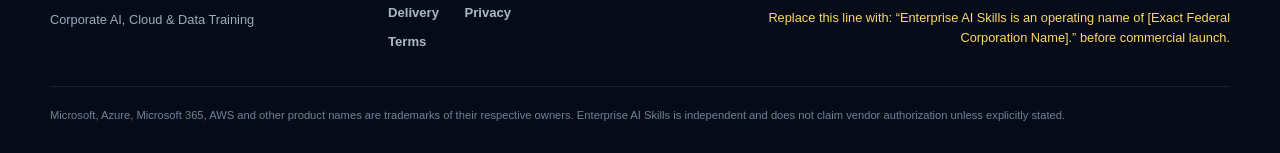
==== commit 22fb0b63: "Add files via upload adding chatbot to  enterpriseaiskills.com" ====
--- a/index.html
+++ b/index.html
@@ -707,6 +707,389 @@
     })();
   </script>
 
+
+  <button class="training-chat-launcher" id="training-chat-launcher" type="button" aria-expanded="false" aria-controls="training-chat-panel">
+    <span class="training-chat-dot" aria-hidden="true"></span>
+    <span>AI Training Advisor</span>
+  </button>
+
+  <section class="training-chat-panel" id="training-chat-panel" aria-label="AI Training Advisor" hidden>
+    <div class="training-chat-header">
+      <div>
+        <span class="training-chat-kicker">Enterprise AI Skills</span>
+        <strong>AI Training Advisor</strong>
+        <small>Course guidance for organizational training</small>
+      </div>
+      <button class="training-chat-close" type="button" aria-label="Close AI Training Advisor">×</button>
+    </div>
+
+    <div class="training-chat-messages" id="training-chat-messages" aria-live="polite">
+      <div class="training-chat-message assistant">
+        <p>I can help you identify suitable AI, cloud and data training for your team. What are you trying to accomplish?</p>
+      </div>
+    </div>
+
+    <div class="training-chat-quick" aria-label="Suggested questions">
+      <button type="button" data-chat-prompt="Which AI course is best for a non-technical business team?">Business team AI</button>
+      <button type="button" data-chat-prompt="What training do you recommend for executives and leaders?">Executive training</button>
+      <button type="button" data-chat-prompt="Do you offer onsite training for technical teams?">Onsite delivery</button>
+    </div>
+
+    <form class="training-chat-form" id="training-chat-form">
+      <label class="sr-only" for="training-chat-input">Ask about corporate training</label>
+      <textarea id="training-chat-input" rows="2" maxlength="800" placeholder="Ask about courses, delivery, audience or training pathways..." required></textarea>
+      <button type="submit">Send</button>
+    </form>
+
+    <div class="training-chat-footer">
+      <span>Do not share confidential company information.</span>
+      <button type="button" class="training-chat-plan">Request a Training Plan</button>
+    </div>
+  </section>
+
+  <style>
+    .training-chat-launcher {
+      position: fixed;
+      right: 22px;
+      bottom: 22px;
+      z-index: 9000;
+      display: inline-flex;
+      align-items: center;
+      gap: 10px;
+      min-height: 50px;
+      padding: 0 18px;
+      border: 1px solid rgba(101, 205, 248, .36);
+      border-radius: 999px;
+      background: #101c35;
+      color: #f8fbff;
+      box-shadow: 0 18px 50px rgba(0, 0, 0, .36);
+      font: inherit;
+      font-weight: 800;
+      cursor: pointer;
+    }
+    .training-chat-launcher:hover,
+    .training-chat-launcher:focus-visible {
+      background: #142441;
+      outline: 2px solid #63cef9;
+      outline-offset: 2px;
+    }
+    .training-chat-dot {
+      width: 10px;
+      height: 10px;
+      border-radius: 50%;
+      background: #64e3a5;
+      box-shadow: 0 0 0 5px rgba(100, 227, 165, .10);
+    }
+    .training-chat-panel {
+      position: fixed;
+      right: 22px;
+      bottom: 84px;
+      z-index: 8999;
+      width: min(410px, calc(100vw - 30px));
+      height: min(650px, calc(100vh - 115px));
+      border: 1px solid rgba(114, 145, 205, .26);
+      border-radius: 20px;
+      background: #0b1428;
+      color: #f8fbff;
+      box-shadow: 0 28px 80px rgba(0,0,0,.52);
+      overflow: hidden;
+      grid-template-rows: auto 1fr auto auto auto;
+    }
+    .training-chat-panel:not([hidden]) { display: grid; }
+    .training-chat-header {
+      display: flex;
+      justify-content: space-between;
+      align-items: flex-start;
+      gap: 14px;
+      padding: 18px 18px 15px;
+      border-bottom: 1px solid rgba(144, 166, 211, .14);
+      background: #101a31;
+    }
+    .training-chat-header strong,
+    .training-chat-header small,
+    .training-chat-kicker { display: block; }
+    .training-chat-kicker {
+      margin-bottom: 3px;
+      color: #6dd2ff;
+      font-size: 11px;
+      font-weight: 900;
+      letter-spacing: .12em;
+      text-transform: uppercase;
+    }
+    .training-chat-header strong {
+      font-size: 18px;
+      line-height: 1.25;
+    }
+    .training-chat-header small {
+      margin-top: 3px;
+      color: #9eacc8;
+      font-size: 12px;
+    }
+    .training-chat-close {
+      width: 36px;
+      height: 36px;
+      flex: 0 0 auto;
+      border: 1px solid rgba(255,255,255,.13);
+      border-radius: 50%;
+      background: rgba(255,255,255,.04);
+      color: #fff;
+      font-size: 24px;
+      line-height: 1;
+      cursor: pointer;
+    }
+    .training-chat-messages {
+      overflow-y: auto;
+      padding: 16px;
+      scroll-behavior: smooth;
+    }
+    .training-chat-message {
+      max-width: 88%;
+      margin-bottom: 12px;
+      padding: 11px 13px;
+      border-radius: 14px;
+      line-height: 1.5;
+      font-size: 14px;
+    }
+    .training-chat-message p { margin: 0; }
+    .training-chat-message.assistant {
+      margin-right: auto;
+      background: #14213d;
+      border: 1px solid rgba(118, 149, 211, .14);
+      color: #dce7f8;
+    }
+    .training-chat-message.user {
+      margin-left: auto;
+      background: linear-gradient(135deg, #5fcdf7, #8a83ff);
+      color: #071120;
+      font-weight: 700;
+    }
+    .training-chat-message.error {
+      margin-right: auto;
+      border: 1px solid rgba(247, 179, 82, .28);
+      background: rgba(247, 179, 82, .08);
+      color: #f7d8a9;
+    }
+    .training-chat-quick {
+      display: flex;
+      gap: 7px;
+      overflow-x: auto;
+      padding: 0 14px 11px;
+    }
+    .training-chat-quick button {
+      flex: 0 0 auto;
+      border: 1px solid rgba(117, 149, 210, .24);
+      border-radius: 999px;
+      background: #0f1b33;
+      color: #bfcce3;
+      padding: 7px 10px;
+      font: inherit;
+      font-size: 11px;
+      font-weight: 700;
+      cursor: pointer;
+    }
+    .training-chat-form {
+      display: grid;
+      grid-template-columns: 1fr auto;
+      gap: 9px;
+      padding: 12px 14px;
+      border-top: 1px solid rgba(144, 166, 211, .13);
+      background: #0d172c;
+    }
+    .training-chat-form textarea {
+      width: 100%;
+      min-height: 48px;
+      max-height: 120px;
+      resize: none;
+      box-sizing: border-box;
+      border: 1px solid rgba(145, 169, 216, .20);
+      border-radius: 12px;
+      background: #111e37;
+      color: #f8fbff;
+      padding: 11px 12px;
+      font: inherit;
+      font-size: 13px;
+    }
+    .training-chat-form textarea:focus {
+      outline: 2px solid #61cdf9;
+      outline-offset: 1px;
+      border-color: transparent;
+    }
+    .training-chat-form button {
+      align-self: stretch;
+      border: 0;
+      border-radius: 12px;
+      padding: 0 15px;
+      background: #6cd2f8;
+      color: #071120;
+      font: inherit;
+      font-weight: 900;
+      cursor: pointer;
+    }
+    .training-chat-form button[disabled] {
+      opacity: .55;
+      cursor: wait;
+    }
+    .training-chat-footer {
+      display: flex;
+      justify-content: space-between;
+      align-items: center;
+      gap: 10px;
+      padding: 10px 14px 13px;
+      color: #7f8eaa;
+      font-size: 10px;
+      background: #0d172c;
+    }
+    .training-chat-plan {
+      border: 0;
+      background: transparent;
+      color: #78d8ff;
+      font: inherit;
+      font-size: 11px;
+      font-weight: 800;
+      cursor: pointer;
+      white-space: nowrap;
+    }
+    .sr-only {
+      position: absolute;
+      width: 1px;
+      height: 1px;
+      padding: 0;
+      margin: -1px;
+      overflow: hidden;
+      clip: rect(0,0,0,0);
+      white-space: nowrap;
+      border: 0;
+    }
+    @media (max-width: 640px) {
+      .training-chat-launcher {
+        right: 14px;
+        bottom: 14px;
+        min-height: 46px;
+        padding: 0 15px;
+        font-size: 13px;
+      }
+      .training-chat-panel {
+        left: 10px;
+        right: 10px;
+        bottom: 70px;
+        width: auto;
+        height: min(72vh, 650px);
+      }
+      .training-chat-footer {
+        align-items: flex-start;
+        flex-direction: column;
+      }
+    }
+  </style>
+
+  <script>
+    (() => {
+      const launcher = document.getElementById('training-chat-launcher');
+      const panel = document.getElementById('training-chat-panel');
+      const closeButton = panel?.querySelector('.training-chat-close');
+      const messages = document.getElementById('training-chat-messages');
+      const form = document.getElementById('training-chat-form');
+      const input = document.getElementById('training-chat-input');
+      const sendButton = form?.querySelector('button[type="submit"]');
+      const quickButtons = panel?.querySelectorAll('[data-chat-prompt]') || [];
+      const planButton = panel?.querySelector('.training-chat-plan');
+      const trainingDialog = document.getElementById('training-request-dialog');
+
+      const history = [];
+
+      const setOpen = (open) => {
+        if (!panel || !launcher) return;
+        panel.hidden = !open;
+        launcher.setAttribute('aria-expanded', String(open));
+        if (open) setTimeout(() => input?.focus(), 30);
+      };
+
+      const addMessage = (role, text, extraClass = '') => {
+        if (!messages) return;
+        const item = document.createElement('div');
+        item.className = `training-chat-message ${role} ${extraClass}`.trim();
+        const p = document.createElement('p');
+        p.textContent = text;
+        item.appendChild(p);
+        messages.appendChild(item);
+        messages.scrollTop = messages.scrollHeight;
+      };
+
+      const ask = async (text) => {
+        const clean = (text || '').trim();
+        if (!clean || !sendButton) return;
+
+        addMessage('user', clean);
+        history.push({ role: 'user', content: clean });
+        input.value = '';
+        sendButton.disabled = true;
+        sendButton.textContent = '...';
+
+        try {
+          const response = await fetch('/api/chat', {
+            method: 'POST',
+            headers: { 'content-type': 'application/json' },
+            body: JSON.stringify({
+              message: clean,
+              history: history.slice(-6)
+            })
+          });
+
+          const data = await response.json().catch(() => ({}));
+
+          if (!response.ok) {
+            throw new Error(data.error || 'Training Advisor is temporarily unavailable.');
+          }
+
+          const answer = (data.answer || '').trim();
+          if (!answer) throw new Error('Training Advisor returned an empty response.');
+
+          addMessage('assistant', answer);
+          history.push({ role: 'assistant', content: answer });
+        } catch (error) {
+          addMessage(
+            'assistant',
+            'The AI advisor is not available yet. You can still use Request a Training Plan and we’ll respond directly.',
+            'error'
+          );
+        } finally {
+          sendButton.disabled = false;
+          sendButton.textContent = 'Send';
+          input.focus();
+        }
+      };
+
+      launcher?.addEventListener('click', () => setOpen(panel?.hidden !== false));
+      closeButton?.addEventListener('click', () => setOpen(false));
+
+      quickButtons.forEach((button) => {
+        button.addEventListener('click', () => ask(button.dataset.chatPrompt));
+      });
+
+      form?.addEventListener('submit', (event) => {
+        event.preventDefault();
+        ask(input.value);
+      });
+
+      input?.addEventListener('keydown', (event) => {
+        if (event.key === 'Enter' && !event.shiftKey) {
+          event.preventDefault();
+          form?.requestSubmit();
+        }
+      });
+
+      planButton?.addEventListener('click', () => {
+        setOpen(false);
+        if (!trainingDialog) return;
+        if (typeof trainingDialog.showModal === 'function') {
+          trainingDialog.showModal();
+        } else {
+          trainingDialog.setAttribute('open', '');
+        }
+      });
+    })();
+  </script>
+
   <footer class="site-footer">
     <div class="container footer-grid">
       <div>
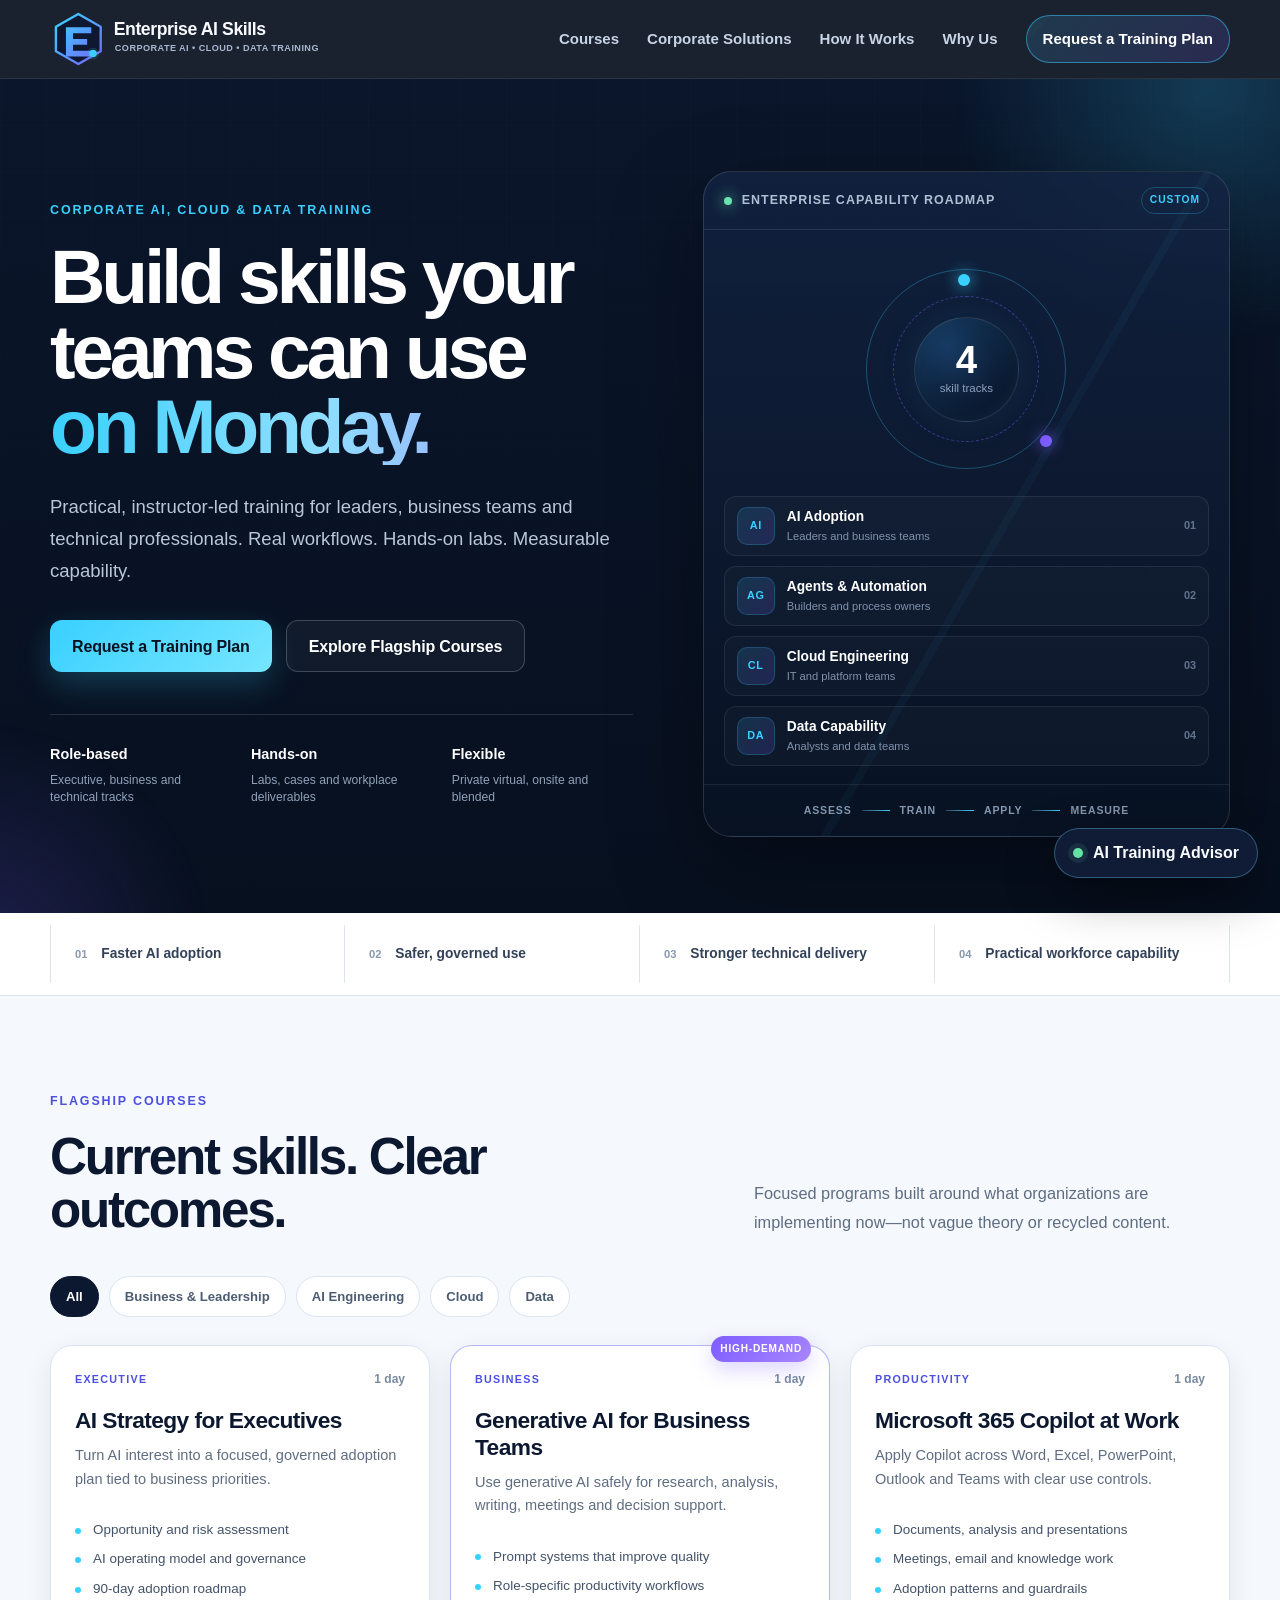
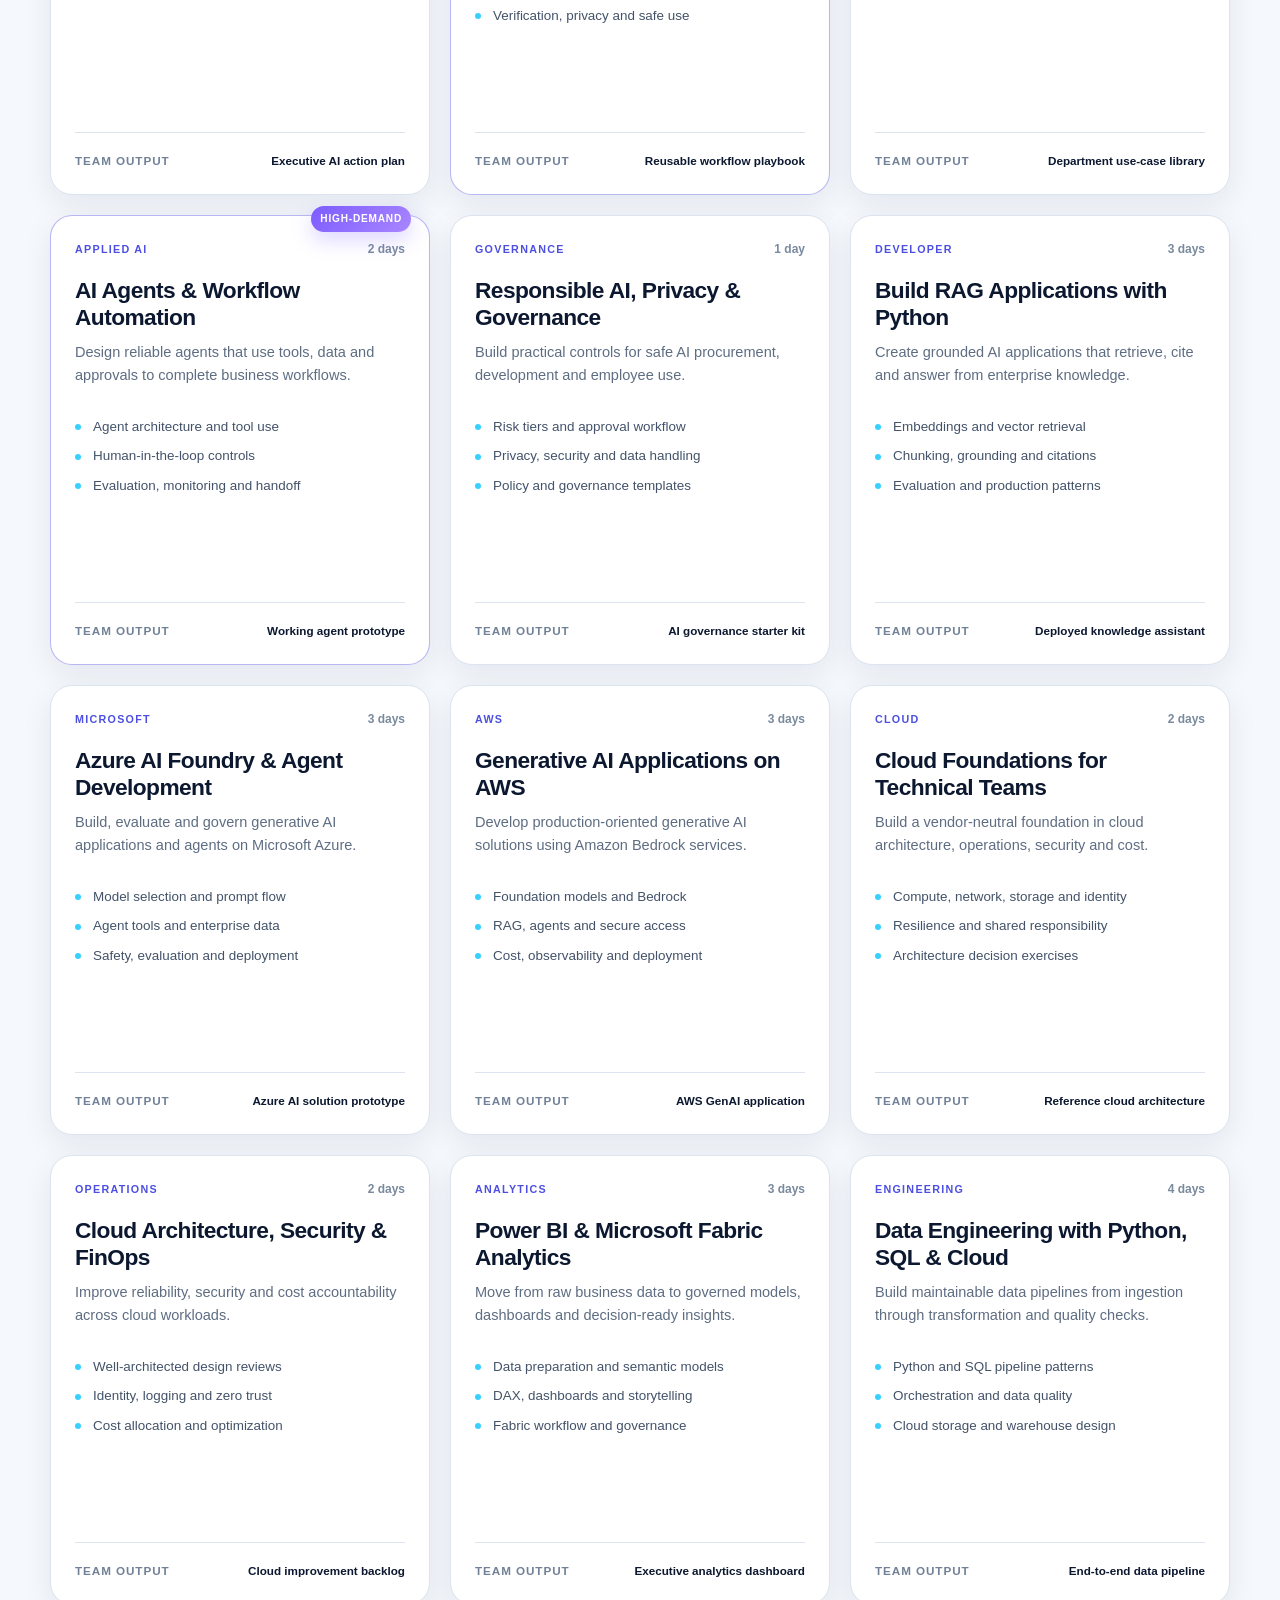
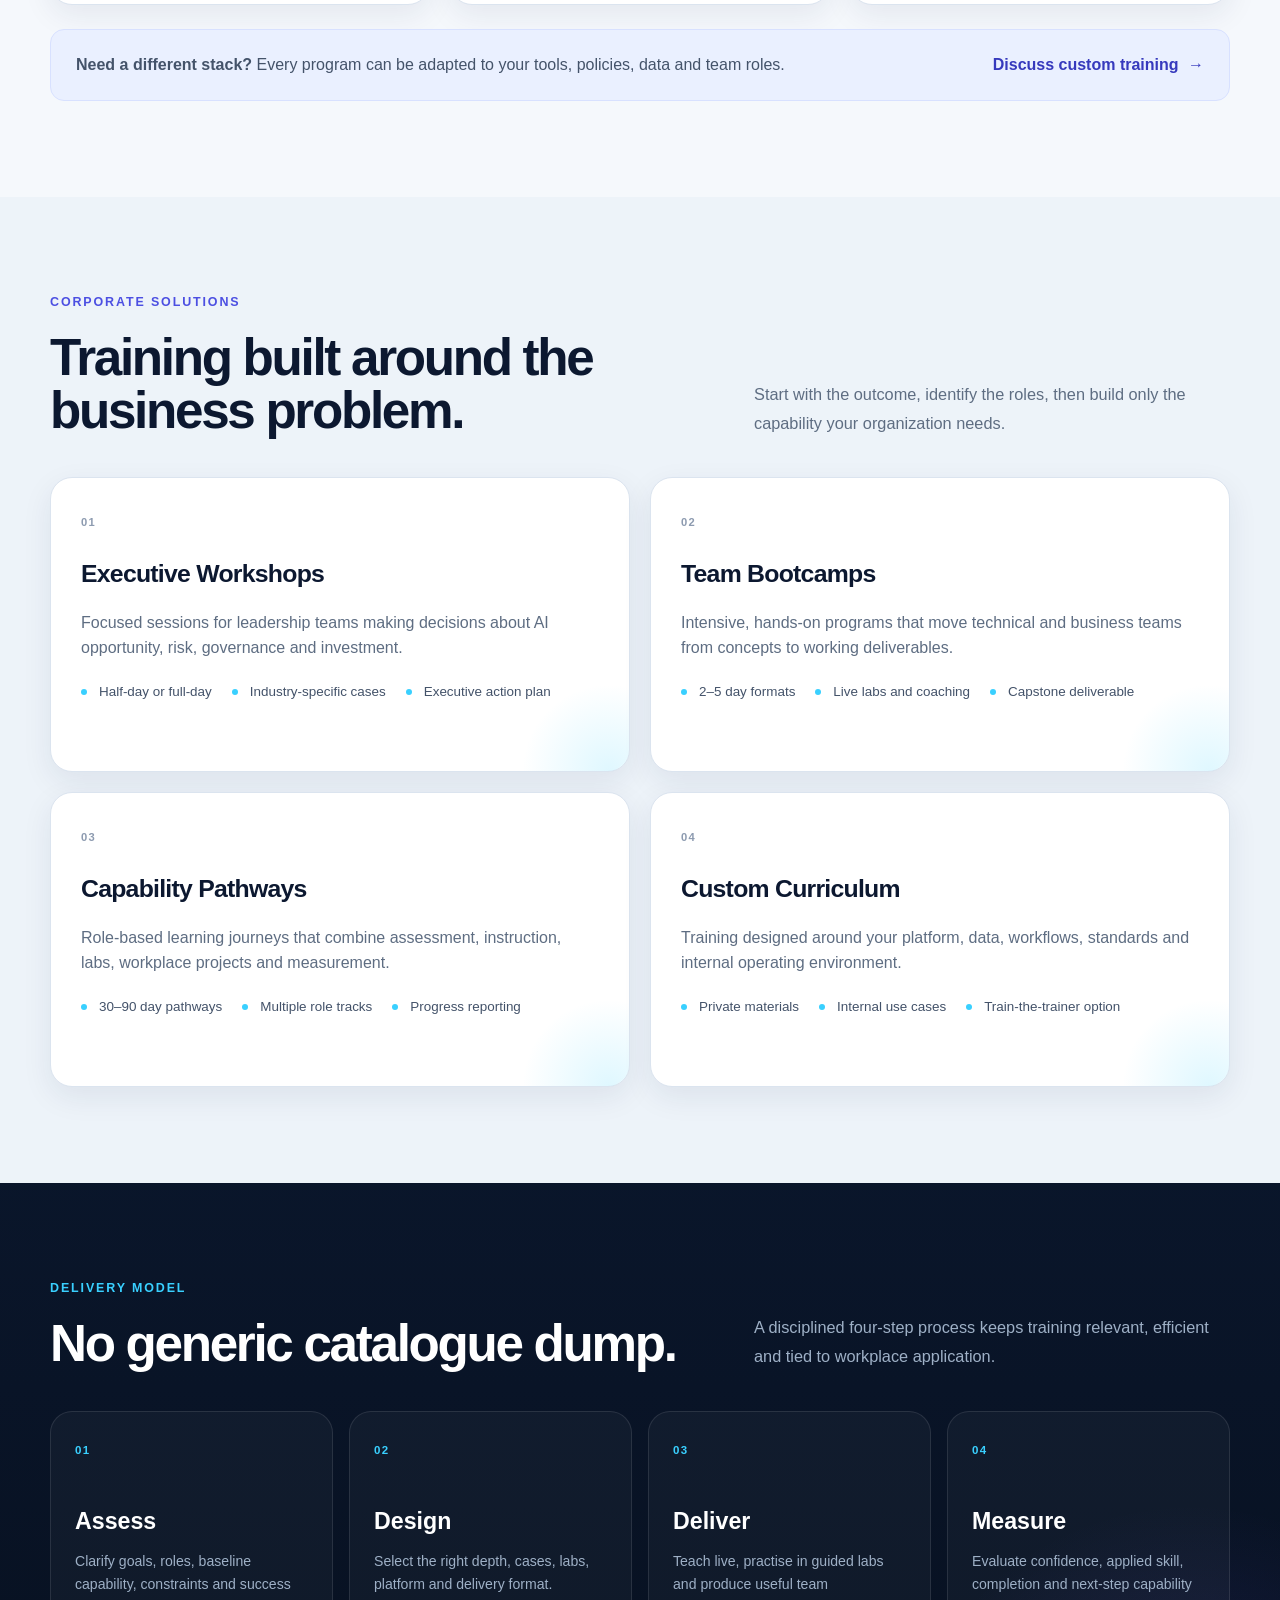
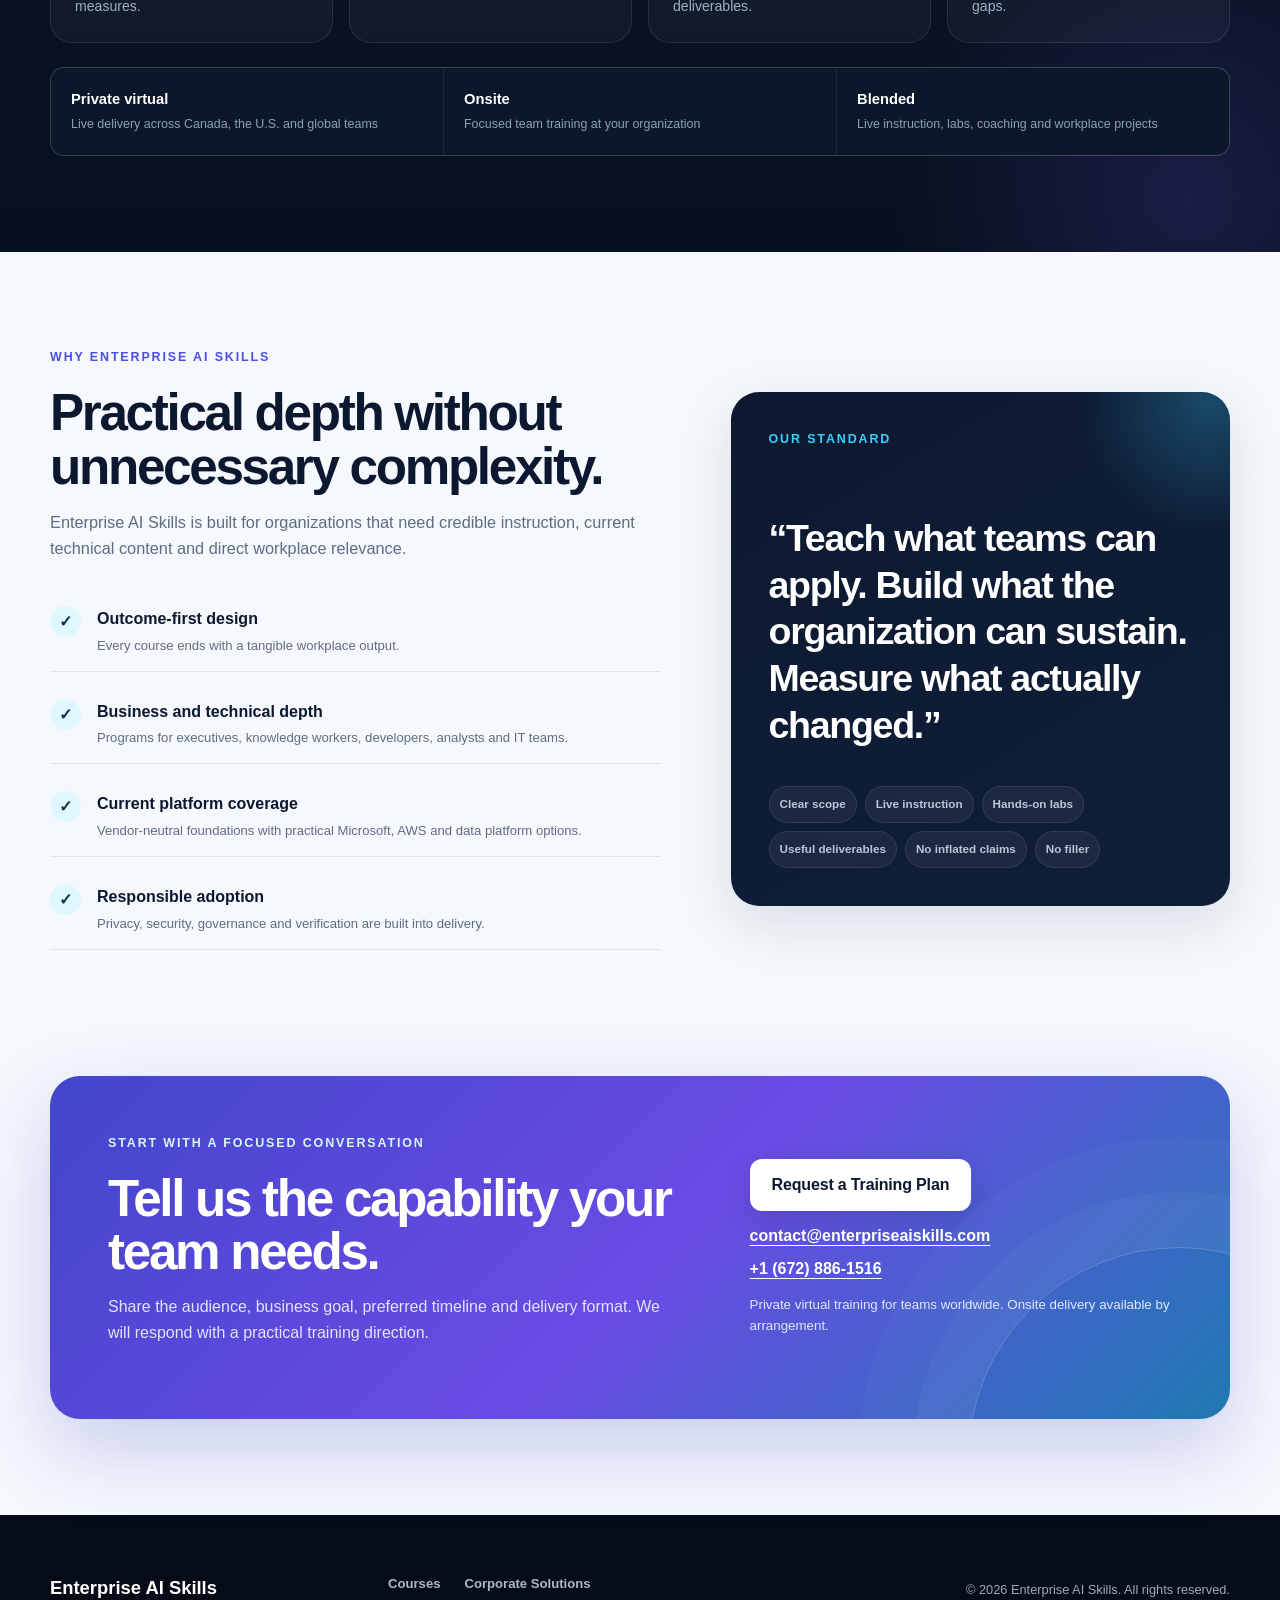
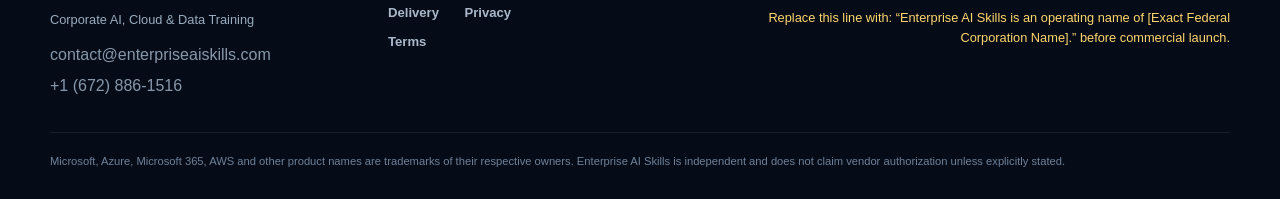
==== commit f58870b5: "Add files via upload Add business phone and contact email to website" ====
--- a/index.html
+++ b/index.html
@@ -21,8 +21,9 @@
     "name": "Enterprise AI Skills",
     "url": "https://enterpriseaiskills.com/",
     "description": "Corporate AI, cloud and data training for teams and organizations.",
-    "areaServed": ["Canada", "United States", "Online"],
+    "areaServed": ["Canada", "United States", "Worldwide"],
     "email": "contact@enterpriseaiskills.com",
+    "telephone": "+1-672-886-1516",
     "serviceType": ["Corporate AI Training", "Cloud Training", "Data Training", "Executive AI Workshops"]
   }
   </script>
@@ -378,7 +379,8 @@
         <div class="contact-actions">
           <a class="button button-light js-training-request" href="#training-request">Request a Training Plan</a>
           <a class="contact-email" href="mailto:contact@enterpriseaiskills.com">contact@enterpriseaiskills.com</a>
-          <small>Serving organizations across Canada, the United States and online.</small>
+          <a class="contact-email contact-phone" href="tel:+16728861516">+1 (672) 886-1516</a>
+          <small>Private virtual training for teams worldwide. Onsite delivery available by arrangement.</small>
         </div>
       </div>
     </section>
@@ -487,7 +489,7 @@
 
         <div class="form-actions">
           <button class="button button-primary" type="submit">Submit Training Request</button>
-          <p>Prefer email? <a href="mailto:contact@enterpriseaiskills.com">contact@enterpriseaiskills.com</a></p>
+          <p>Prefer direct contact? <a href="mailto:contact@enterpriseaiskills.com">contact@enterpriseaiskills.com</a> <span aria-hidden="true">·</span> <a href="tel:+16728861516">+1 (672) 886-1516</a></p>
         </div>
       </form>
     </div>
@@ -542,6 +544,10 @@
       line-height: 1.6;
       margin: 0;
     }
+    .contact-phone { margin-top: -4px; }
+    .footer-contact-lines { display: grid; gap: 5px; margin-top: 12px; }
+    .footer-contact-lines a { color: inherit; text-decoration: none; opacity: .88; }
+    .footer-contact-lines a:hover { opacity: 1; text-decoration: underline; }
     .training-request-form { display: grid; gap: 20px; }
     .form-grid {
       display: grid;
@@ -1095,6 +1101,10 @@
       <div>
         <a class="footer-brand" href="#top">Enterprise AI Skills</a>
         <p>Corporate AI, Cloud & Data Training</p>
+        <div class="footer-contact-lines" aria-label="Contact Enterprise AI Skills">
+          <a href="mailto:contact@enterpriseaiskills.com">contact@enterpriseaiskills.com</a>
+          <a href="tel:+16728861516">+1 (672) 886-1516</a>
+        </div>
       </div>
       <div class="footer-links">
         <a href="#courses">Courses</a>
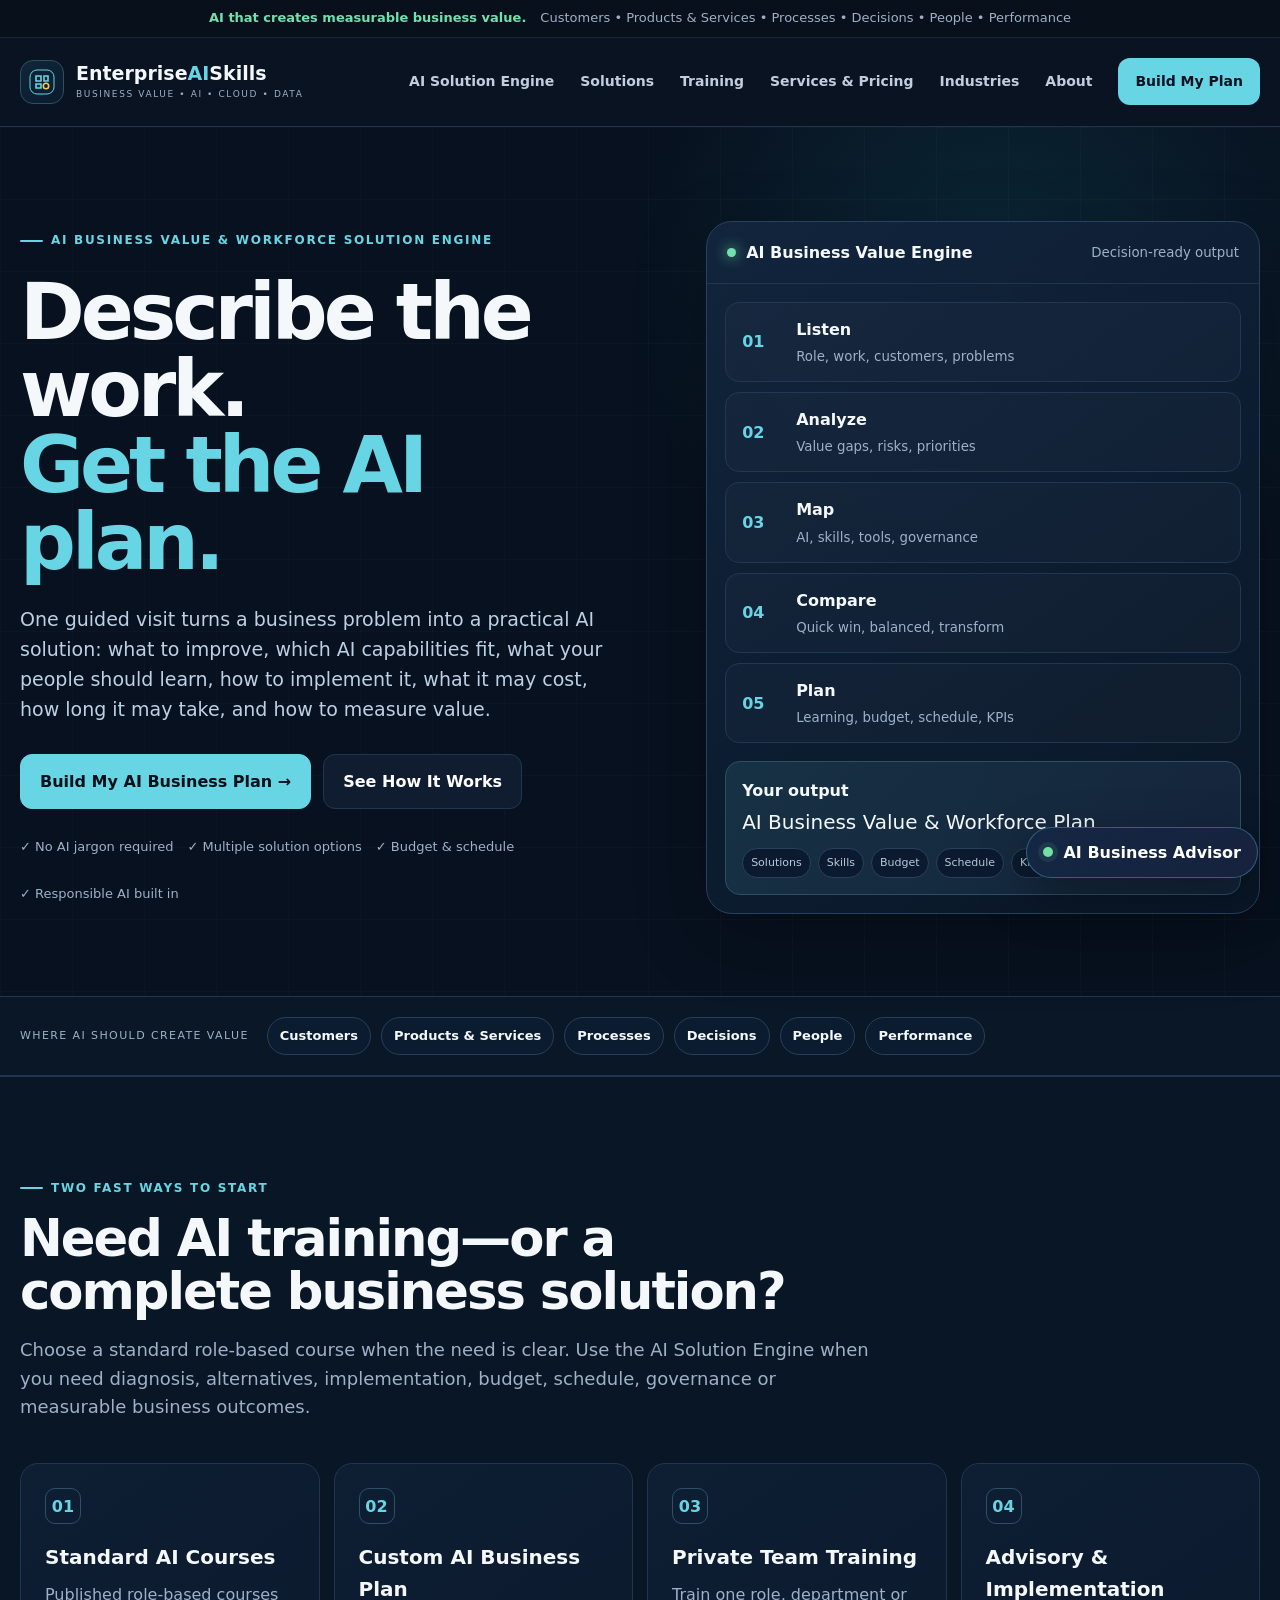
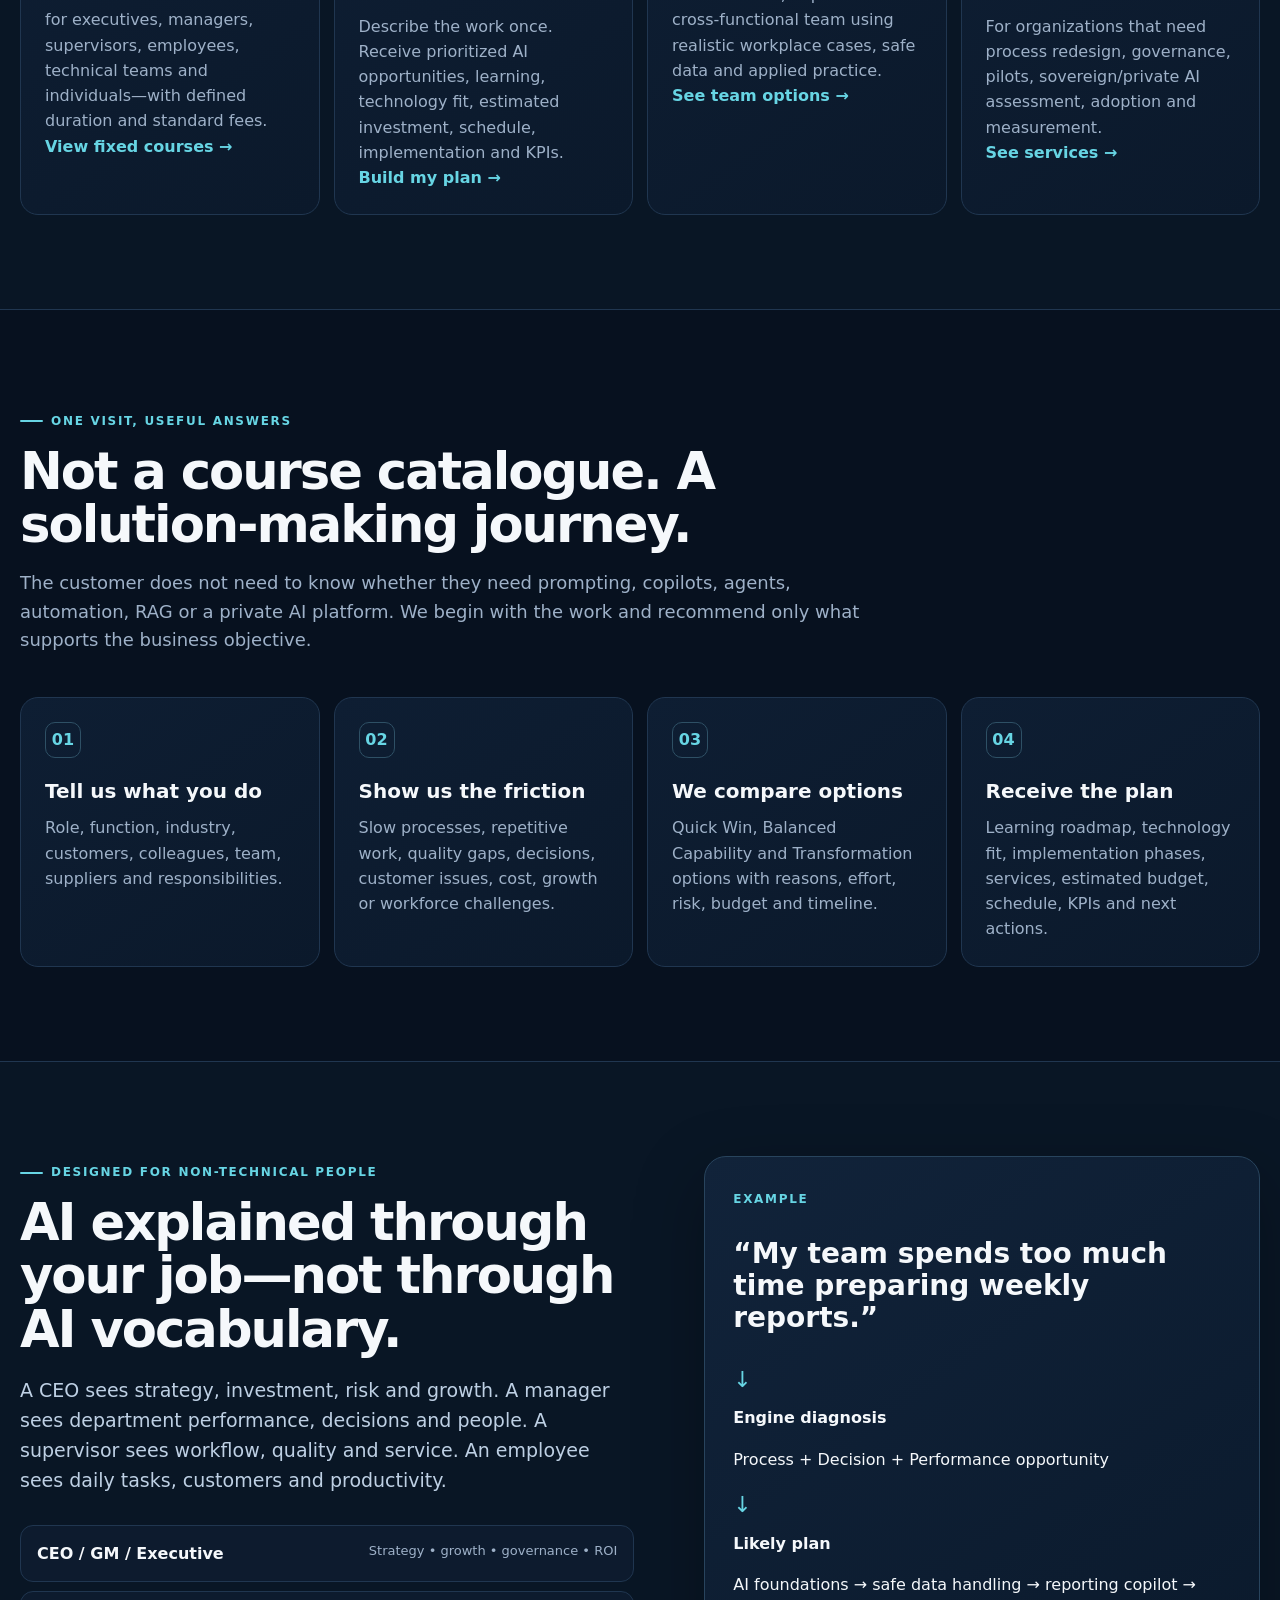
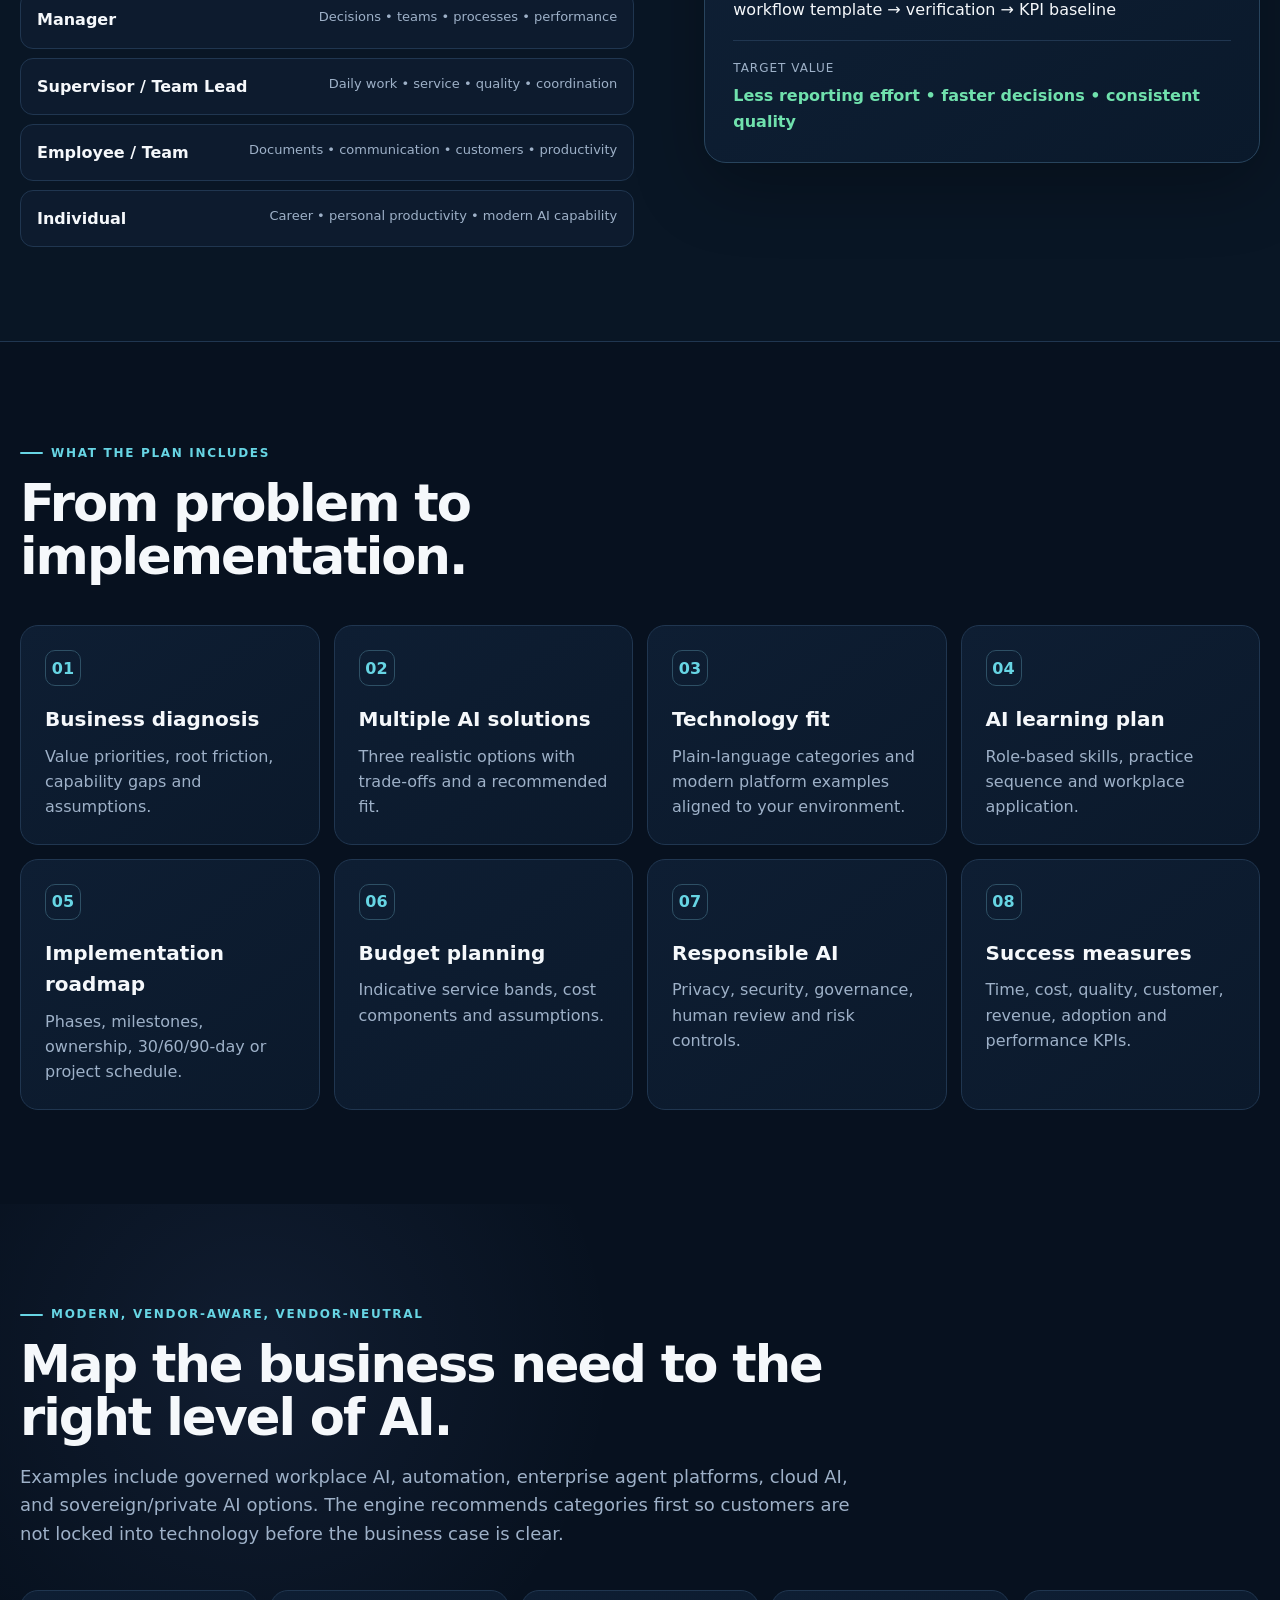
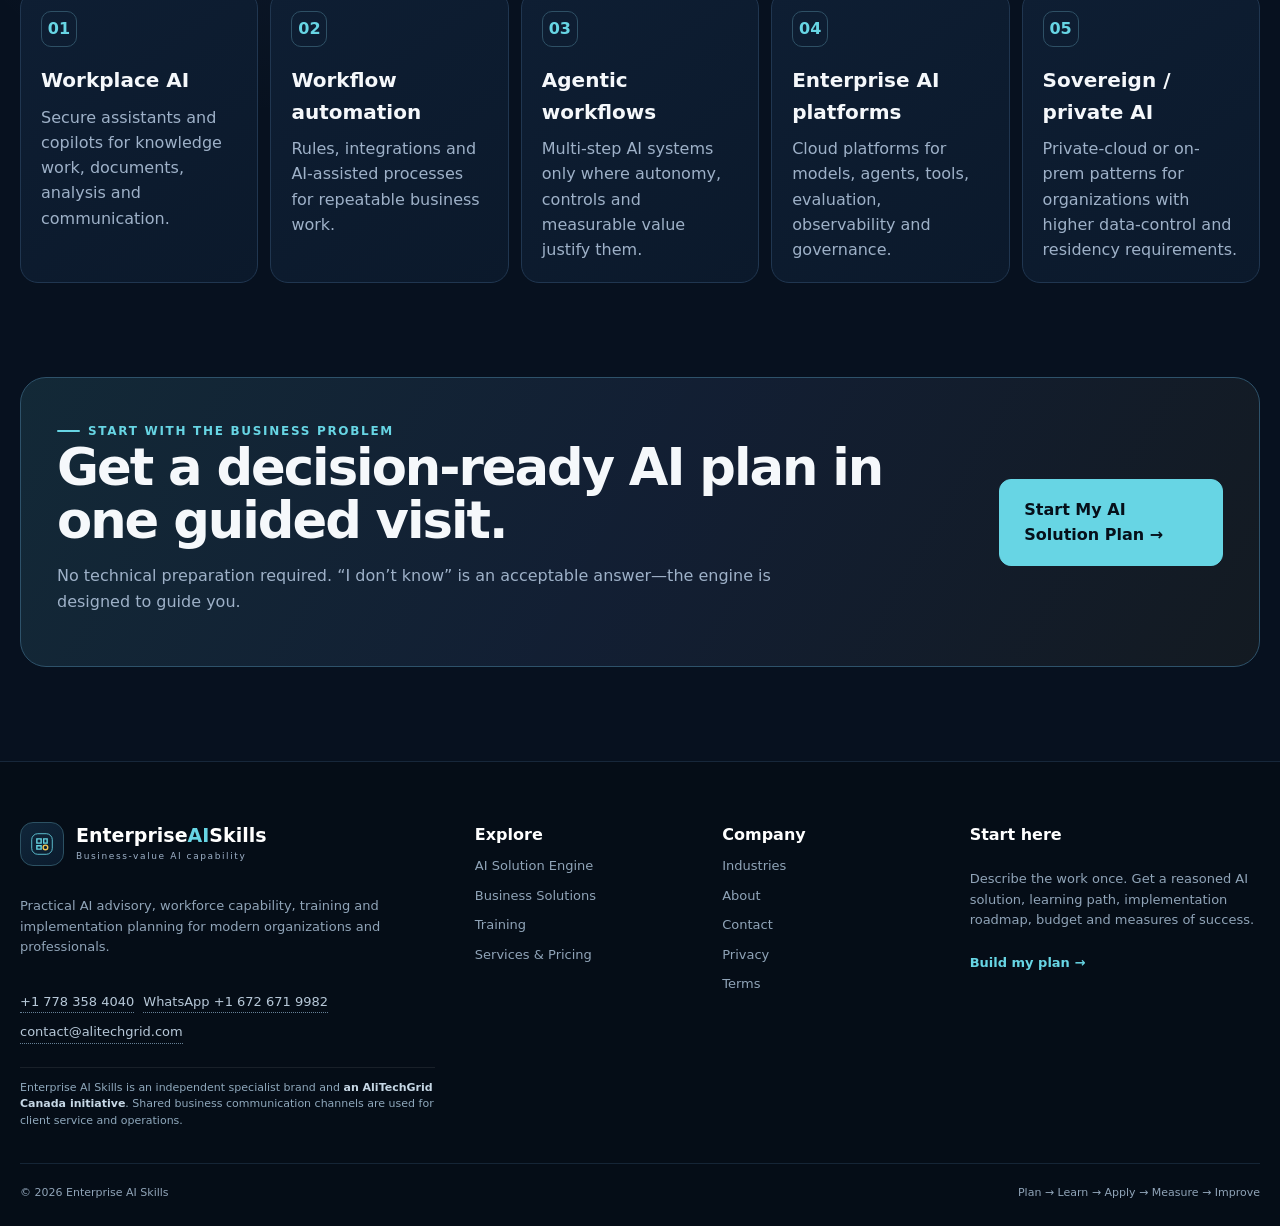
==== commit 67710332: "Deploy EnterpriseAISkills V4.1 Adds AI Business Advisor, Solution Engine, fixed AI training programs" ====
--- a/index.html
+++ b/index.html
@@ -1,1124 +1,428 @@
 <!doctype html>
 <html lang="en">
 <head>
-  <meta charset="utf-8">
-  <meta name="viewport" content="width=device-width, initial-scale=1">
-  <title>Enterprise AI Skills | Corporate AI, Cloud & Data Training</title>
-  <meta name="description" content="Instructor-led corporate training in generative AI, AI agents, cloud, data, Python, governance and automation for teams, leaders and technical professionals.">
-  <meta name="theme-color" content="#07101f">
-  <meta property="og:title" content="Enterprise AI Skills">
-  <meta property="og:description" content="Corporate AI, Cloud & Data Training for teams and organizations.">
-  <meta property="og:type" content="website">
-  <meta property="og:url" content="https://enterpriseaiskills.com/">
-  <link rel="canonical" href="https://enterpriseaiskills.com/">
-  <link rel="icon" href="assets/favicon.svg" type="image/svg+xml">
-  <link rel="stylesheet" href="styles.css">
-  <script defer src="script.js"></script>
-  <script type="application/ld+json">
-  {
-    "@context": "https://schema.org",
-    "@type": "ProfessionalService",
-    "name": "Enterprise AI Skills",
-    "url": "https://enterpriseaiskills.com/",
-    "description": "Corporate AI, cloud and data training for teams and organizations.",
-    "areaServed": ["Canada", "United States", "Worldwide"],
-    "email": "contact@enterpriseaiskills.com",
-    "telephone": "+1-672-886-1516",
-    "serviceType": ["Corporate AI Training", "Cloud Training", "Data Training", "Executive AI Workshops"]
-  }
-  </script>
+<meta charset="utf-8">
+<meta name="viewport" content="width=device-width,initial-scale=1">
+<title>AI Business Value &amp; Workforce Solutions | Enterprise AI Skills</title>
+<meta name="description" content="Business-value AI advisory, role-based AI training and a guided AI Solution Engine for customers, products, services, processes, decisions, people and performance.">
+<meta name="theme-color" content="#07111f">
+<meta name="robots" content="index,follow">
+<link rel="canonical" href="https://enterpriseaiskills.com/index.html">
+<style>
+
+:root{--bg:#07111f;--bg2:#0a1728;--panel:#0e1e33;--panel2:#11243b;--line:#203650;--text:#f5f8fb;--muted:#9eb1c8;--cyan:#67d5e4;--cyan2:#2bbbd1;--blue:#84a8ff;--gold:#f4c653;--green:#70e1ad;--red:#ff8f92;--white:#fff;--ink:#0d2033;--paper:#f5f8fb;--shadow:0 22px 70px rgba(0,0,0,.28);--radius:22px;--max:1240px}
+*{box-sizing:border-box}html{scroll-behavior:smooth}body{margin:0;background:var(--bg);color:var(--text);font-family:Inter,ui-sans-serif,system-ui,-apple-system,BlinkMacSystemFont,"Segoe UI",Arial,sans-serif;line-height:1.58}a{color:inherit;text-decoration:none}button,input,select,textarea{font:inherit}.container{width:min(var(--max),calc(100% - 40px));margin:auto}.narrow{max-width:900px}.skip-link{position:absolute;left:-9999px;top:8px;background:#fff;color:#000;padding:8px 12px;z-index:1000}.skip-link:focus{left:8px}.announcement{background:#07101b;border-bottom:1px solid #17273a;font-size:13px;color:var(--muted)}.announcement .container{display:flex;justify-content:center;gap:14px;padding:8px 0}.announcement strong{color:var(--green)}
+.site-header{position:sticky;top:0;z-index:100;background:rgba(10,20,34,.94);backdrop-filter:blur(18px);border-bottom:1px solid var(--line)}.nav-wrap{height:88px;display:flex;align-items:center;gap:28px}.brand{display:flex;align-items:center;gap:12px;min-width:max-content}.brand-mark{width:44px;height:44px;border:1px solid #2c5163;border-radius:13px;display:grid;place-items:center;color:var(--cyan);background:linear-gradient(145deg,#10263a,#0b1b2d)}.brand-word{display:flex;flex-direction:column;line-height:1.05}.brand-word b{font-size:19px}.brand-word small{font-size:9px;letter-spacing:1.6px;color:var(--muted);margin-top:6px}.accent{color:var(--cyan)}.main-nav{margin-left:auto;display:flex;align-items:center;gap:26px;font-weight:700;font-size:14px;color:#c2cddd}.main-nav a:hover,.main-nav a[aria-current="page"]{color:#fff}.nav-cta{padding:12px 17px;border-radius:12px;background:var(--cyan);color:#07111f!important}.nav-toggle{display:none;margin-left:auto;background:transparent;border:1px solid var(--line);color:#fff;border-radius:10px;padding:8px 12px}
+.eyebrow,.kicker,.step-kicker{display:inline-flex;align-items:center;gap:8px;font-size:12px;font-weight:800;letter-spacing:1.7px;text-transform:uppercase;color:var(--cyan)}.eyebrow:before{content:"";width:23px;height:2px;background:var(--cyan);border-radius:3px}.hero{padding:94px 0 82px;background:radial-gradient(circle at 78% 18%,rgba(43,187,209,.13),transparent 30%),linear-gradient(rgba(255,255,255,.018) 1px,transparent 1px),linear-gradient(90deg,rgba(255,255,255,.018) 1px,transparent 1px);background-size:auto,72px 72px,72px 72px}.hero-grid{display:grid;grid-template-columns:1.05fr .95fr;gap:74px;align-items:center}.hero h1,.page-hero h1,.advisor-hero h1{font-size:clamp(48px,6.1vw,82px);line-height:.98;letter-spacing:-4px;margin:24px 0 24px}.hero h1 span,.page-hero h1 span,.advisor-hero h1 span{color:var(--cyan)}.hero-lead,.page-hero p,.advisor-hero p,.lead{font-size:19px;color:#bed0e4;max-width:760px}.hero-actions{display:flex;flex-wrap:wrap;gap:12px;margin:30px 0 22px}.btn{border:1px solid var(--line);border-radius:12px;padding:14px 19px;font-weight:800;display:inline-flex;align-items:center;justify-content:center;cursor:pointer;background:#122238;color:#fff;transition:.2s}.btn:hover{transform:translateY(-1px);border-color:#3d5876}.btn.primary{background:var(--cyan);border-color:var(--cyan);color:#06101a}.btn.secondary{background:#101d31}.btn.ghost{background:transparent}.btn.large{padding:17px 24px}.hero-proof,.advisor-proof{display:flex;flex-wrap:wrap;gap:14px;color:var(--muted);font-size:13px}.hero-proof span,.advisor-proof span{padding:6px 0}
+.hero-engine-card{background:linear-gradient(145deg,rgba(18,37,61,.96),rgba(9,22,39,.96));border:1px solid #28415f;border-radius:26px;box-shadow:var(--shadow);overflow:hidden}.engine-card-head{padding:18px 20px;border-bottom:1px solid var(--line);display:grid;grid-template-columns:auto 1fr auto;gap:10px;align-items:center}.engine-card-head small{color:var(--muted)}.live-dot{width:9px;height:9px;border-radius:50%;background:var(--green);box-shadow:0 0 14px var(--green)}.engine-flow{padding:18px;display:grid;gap:10px}.engine-flow>div{display:grid;grid-template-columns:42px 1fr;gap:4px 12px;padding:14px 16px;border:1px solid #213753;border-radius:14px;background:rgba(255,255,255,.02)}.engine-flow span{grid-row:1/3;color:var(--cyan);font-weight:900;align-self:center}.engine-flow small{color:var(--muted)}.engine-output{margin:0 18px 18px;padding:16px;border-radius:15px;background:linear-gradient(110deg,rgba(103,213,228,.11),rgba(132,168,255,.09));border:1px solid #2d4f65}.engine-output p{font-size:20px;margin:3px 0 10px}.mini-tags{display:flex;flex-wrap:wrap;gap:7px}.mini-tags span{padding:5px 8px;border-radius:99px;background:#0b1a2e;color:#b9c8d8;font-size:11px;border:1px solid #29415e}
+.value-strip{border-top:1px solid var(--line);border-bottom:1px solid var(--line);background:#0a1726}.value-strip .container{padding:20px 0;display:flex;align-items:center;gap:18px}.value-strip span{font-size:11px;text-transform:uppercase;letter-spacing:1.4px;color:var(--muted)}.value-chips{display:flex;flex-wrap:wrap;gap:10px}.value-chips b{font-size:13px;padding:8px 12px;border:1px solid #274059;border-radius:99px;background:#0c1c30}
+.section{padding:94px 0}.section.alt{background:#091625;border-top:1px solid var(--line);border-bottom:1px solid var(--line)}.section-head{max-width:850px;margin-bottom:42px}.section-head h2,.split-grid h2,.cta-card h2{font-size:clamp(34px,4vw,54px);letter-spacing:-2px;line-height:1.04;margin:14px 0 16px}.section-head p{color:var(--muted);font-size:18px}.process-grid,.feature-grid{display:grid;grid-template-columns:repeat(4,1fr);gap:14px}.process-grid article,.feature-grid article,.stack-grid article,.service-grid article,.industry-grid article{padding:24px;border:1px solid var(--line);border-radius:18px;background:linear-gradient(145deg,#0e1e33,#0b192b)}.process-grid span,.feature-grid i,.stack-grid span,.service-grid span{display:inline-grid;place-items:center;width:36px;height:36px;border:1px solid #2e5065;border-radius:10px;color:var(--cyan);font-style:normal;font-weight:900}.process-grid h3,.feature-grid h3,.stack-grid h3,.service-grid h3{font-size:20px;margin:18px 0 8px}.process-grid p,.feature-grid p,.stack-grid p,.service-grid p,.industry-grid p{color:var(--muted);margin:0}.split-grid{display:grid;grid-template-columns:1.05fr .95fr;gap:70px;align-items:start}.role-list{display:grid;gap:9px;margin-top:30px}.role-list a{padding:15px 16px;border:1px solid var(--line);border-radius:13px;display:flex;justify-content:space-between;gap:15px;background:#0d1b2e}.role-list span{color:var(--muted);font-size:13px}.insight-card,.principle-card,.manifesto-card{border:1px solid #28445d;border-radius:22px;background:linear-gradient(145deg,#11233a,#0a192b);padding:28px;box-shadow:var(--shadow)}.insight-card h3{font-size:28px;line-height:1.15}.arrow-line{color:var(--cyan);font-size:22px;margin:8px 0}.result-bar{border-top:1px solid var(--line);margin-top:18px;padding-top:18px;display:grid;gap:5px}.result-bar span{color:var(--muted);font-size:12px;text-transform:uppercase;letter-spacing:1px}.result-bar b{color:var(--green)}.feature-grid{grid-template-columns:repeat(4,1fr)}.modern-stack{background:radial-gradient(circle at 20% 20%,rgba(132,168,255,.08),transparent 30%)}.stack-grid{display:grid;grid-template-columns:repeat(5,1fr);gap:12px}.stack-grid article{padding:20px}.cta-section{padding-top:0}.cta-card{display:flex;justify-content:space-between;align-items:center;gap:30px;border:1px solid #2e526a;border-radius:26px;padding:36px;background:linear-gradient(120deg,rgba(103,213,228,.12),rgba(132,168,255,.09),rgba(244,198,83,.05))}.cta-card h2{margin-top:0}.cta-card p{color:var(--muted);max-width:740px}
+.page-hero,.advisor-hero{padding:80px 0 70px;background:radial-gradient(circle at 75% 20%,rgba(103,213,228,.1),transparent 32%)}.page-hero h1,.advisor-hero h1{font-size:clamp(46px,5.5vw,72px)}.page-hero .btn{margin-top:18px}.solution-domain-grid,.industry-grid{display:grid;grid-template-columns:repeat(3,1fr);gap:14px}.solution-domain-grid article{padding:26px;border:1px solid var(--line);border-radius:18px;background:#0c1b2e}.solution-domain-grid span{color:var(--cyan);font-weight:900}.solution-domain-grid h3{font-size:22px}.solution-domain-grid p{color:var(--muted)}.solution-domain-grid small{display:block;color:#9bb0c8;margin-top:5px}.architecture-grid{display:grid;grid-template-columns:repeat(4,1fr);gap:14px}.architecture-grid article{border:1px solid var(--line);border-radius:18px;padding:24px;background:#0d1d31}.arch-level{font-size:11px;letter-spacing:1.3px;color:var(--cyan);font-weight:900}.architecture-grid p{color:var(--muted)}.architecture-grid small{color:#87a1bc}.principle-card ol{padding-left:20px}.principle-card li{margin:10px 0;color:#c2d0df}
+.training-grid{display:grid;grid-template-columns:repeat(3,1fr);gap:14px}.training-grid article{padding:26px;border:1px solid var(--line);border-radius:18px;background:#0d1c2f}.path-badge,.price-label{font-size:10px;letter-spacing:1.4px;color:var(--cyan);font-weight:900}.training-grid h3{font-size:22px}.training-grid p,.training-grid li{color:var(--muted)}.training-grid ul{padding-left:18px}.layer-timeline{display:grid;grid-template-columns:repeat(6,1fr);gap:10px}.layer-timeline>div{padding:20px 16px;border:1px solid var(--line);border-radius:16px;background:#0d1d30}.layer-timeline span{color:var(--cyan);font-weight:900}.layer-timeline b{display:block;margin:12px 0 4px}.layer-timeline p{font-size:13px;color:var(--muted)}.delivery-card{display:grid;grid-template-columns:repeat(2,1fr);gap:10px}.delivery-card>div{padding:18px;border:1px solid var(--line);border-radius:14px;background:#0d1d31;display:grid;gap:4px}.delivery-card span{color:var(--muted);font-size:13px}
+.service-grid{display:grid;grid-template-columns:repeat(4,1fr);gap:14px}.pricing-grid{display:grid;grid-template-columns:repeat(3,1fr);gap:16px}.pricing-grid article{border:1px solid var(--line);border-radius:22px;padding:28px;background:#0c1b2e}.pricing-grid article.featured{border-color:#4c8a98;box-shadow:0 0 0 1px rgba(103,213,228,.16),var(--shadow)}.pricing-grid h3{font-size:25px}.price{font-size:28px;font-weight:900;color:#fff;margin:12px 0}.pricing-grid p,.pricing-grid li{color:var(--muted)}.pricing-grid ul{padding-left:18px}.pricing-note{margin-top:18px;padding:16px;border:1px solid #3d4650;border-radius:14px;background:#131d28;color:#aebdca}.budget-components{display:grid;grid-template-columns:repeat(3,1fr);gap:12px}.budget-components>div{padding:18px;border:1px solid var(--line);border-radius:14px;background:#0c1b2e;display:grid;gap:5px}.budget-components span{color:var(--muted);font-size:13px}.principles{display:grid;gap:14px;margin-top:25px}.principles>div{padding-left:18px;border-left:2px solid var(--cyan)}.principles p{margin:4px 0;color:var(--muted)}.manifesto-card h3{font-size:31px;line-height:1.1}.prose h2{margin-top:34px}.prose p{color:#b5c6d8}
+/* Advisor */
+.advisor-hero-grid{display:grid;grid-template-columns:1.1fr .7fr;gap:70px;align-items:start}.advisor-outcome-card{padding:24px;border:1px solid #2d4c65;border-radius:22px;background:#0c1d31}.advisor-outcome-card h2{font-size:25px}.advisor-outcome-card ul{padding-left:18px;color:#c2d1df}.advisor-note{font-size:12px!important;color:#8399b2!important;border-top:1px solid var(--line);padding-top:14px}.advisor-shell-section{padding:42px 0 90px}.advisor-app{display:grid;grid-template-columns:320px 1fr;border:1px solid #27415c;border-radius:24px;overflow:hidden;background:#0a1829;box-shadow:var(--shadow)}.advisor-sidebar{padding:26px;background:#0b192b;border-right:1px solid var(--line)}.advisor-side-head h2{font-size:22px}.advisor-steps{list-style:none;margin:25px 0;padding:0;display:grid;gap:8px}.advisor-steps li{display:grid;grid-template-columns:34px 1fr;gap:12px;padding:12px;border-radius:13px;color:#839ab1}.advisor-steps li>span{width:32px;height:32px;border:1px solid #2c425b;border-radius:9px;display:grid;place-items:center;font-weight:900}.advisor-steps li b{display:block;color:#adc0d2;font-size:13px}.advisor-steps li small{font-size:11px}.advisor-steps li.active{background:#10243a;color:var(--cyan)}.advisor-steps li.active>span{border-color:#4e8894;color:var(--cyan)}.advisor-steps li.active b{color:#fff}.advisor-privacy{padding:14px;border:1px solid #354154;border-radius:13px;background:#111b28;font-size:12px;color:#90a3b5}.advisor-privacy p{margin:5px 0 0}.advisor-panel{padding:30px}.advisor-progress{display:flex;align-items:center;gap:16px;margin-bottom:30px}.advisor-progress-track{height:7px;background:#14283e;border-radius:99px;flex:1;overflow:hidden}.advisor-progress-track span{display:block;height:100%;width:16.666%;background:linear-gradient(90deg,var(--cyan),var(--blue));transition:.25s}.advisor-progress b{font-size:12px;color:var(--muted)}.advisor-step>h2{font-size:34px;margin:9px 0}.advisor-step>p{color:var(--muted)}.question-block{margin-top:28px}.question-block h3{font-size:16px;margin:0 0 12px}.question-block h3 small{font-weight:400;color:var(--muted)}.option-grid{display:grid;grid-template-columns:repeat(2,1fr);gap:10px}.option-grid.compact{grid-template-columns:repeat(3,1fr)}.advisor-option,.value-option{border:1px solid #273e59;background:#0e1d31;color:#fff;border-radius:14px;padding:15px;text-align:left;cursor:pointer;transition:.15s}.advisor-option:hover,.value-option:hover{border-color:#4a7383;transform:translateY(-1px)}.advisor-option.selected,.value-option.selected{border-color:var(--cyan);background:rgba(103,213,228,.09);box-shadow:0 0 0 1px rgba(103,213,228,.12)}.advisor-option b,.value-option b{display:block}.advisor-option small,.value-option small{display:block;margin-top:5px;color:var(--muted);font-size:12px}.value-priority-grid{display:grid;grid-template-columns:repeat(3,1fr);gap:10px}.value-option span{font-size:11px;color:var(--cyan);font-weight:900}.two-col{display:grid;grid-template-columns:1fr 1fr;gap:18px}.select-wrap select,textarea{width:100%;background:#0e1d31;color:#fff;border:1px solid #29415d;border-radius:12px;padding:14px;outline:none}.select-wrap select:focus,textarea:focus{border-color:var(--cyan)}textarea{resize:vertical}.char-count{text-align:right;font-size:11px;color:var(--muted)}.finish-box{margin-top:25px;padding:18px;border:1px solid #2d5761;border-radius:14px;background:rgba(103,213,228,.06)}.finish-box p{margin:5px 0;color:var(--muted)}.advisor-nav{display:grid;grid-template-columns:auto 1fr auto;align-items:center;gap:16px;margin-top:32px;padding-top:22px;border-top:1px solid var(--line)}.advisor-save{text-align:center;color:#7f94aa;font-size:11px}.save-dot{display:inline-block;width:7px;height:7px;border-radius:50%;background:var(--green);margin-right:5px}.advisor-error{min-height:22px;margin-top:8px;color:var(--red);font-size:12px}
+/* Generated plan */
+.plan-section{padding:50px 0 100px;background:#eef4f7;color:var(--ink)}.plan-toolbar{display:flex;justify-content:space-between;align-items:center;gap:20px;margin-bottom:20px}.plan-toolbar .eyebrow{color:#147d8e}.plan-toolbar .eyebrow:before{background:#147d8e}.plan-toolbar h2{margin:5px 0}.plan-actions{display:flex;flex-wrap:wrap;gap:8px}.plan-actions .btn{background:#fff;color:#153047;border-color:#c7d5df}.plan-actions .btn.primary{background:#0c7e91;color:#fff;border-color:#0c7e91}.generated-plan{background:#fff;border:1px solid #d3dee5;border-radius:24px;overflow:hidden;box-shadow:0 20px 50px rgba(28,52,73,.12)}.plan-cover{padding:38px;background:linear-gradient(135deg,#071a2c,#0d3450);color:#fff;display:grid;grid-template-columns:1.1fr .9fr;gap:30px}.plan-cover .eyebrow{color:#76e1eb}.plan-cover h1{font-size:42px;line-height:1.05;margin:16px 0}.plan-cover p{color:#c6d9e8;font-size:17px}.plan-meta{display:grid;grid-template-columns:repeat(2,1fr);gap:9px}.plan-meta div{border:1px solid rgba(255,255,255,.14);border-radius:12px;padding:12px;background:rgba(255,255,255,.04)}.plan-meta span{display:block;color:#89a5bb;font-size:10px;text-transform:uppercase;letter-spacing:1px}.plan-meta b{font-size:13px}.plan-body{padding:38px}.plan-section-block{padding:30px 0;border-bottom:1px solid #dce5ea}.plan-section-block:last-child{border-bottom:0}.plan-section-block h2{font-size:27px;margin:0 0 12px}.plan-section-block .lead{color:#4b6274;font-size:16px}.summary-banner{padding:18px;border-radius:15px;background:#eaf7f8;border:1px solid #b9e0e5;margin:18px 0}.summary-banner b{color:#0c6574}.plan-summary-grid,.opportunity-grid,.solution-options,.tech-grid,.kpi-grid,.budget-grid,.assumption-grid{display:grid;grid-template-columns:repeat(3,1fr);gap:12px}.plan-summary-card,.opportunity-card,.tech-card,.kpi-card,.budget-card,.assumption-card{border:1px solid #d6e1e7;border-radius:14px;padding:16px;background:#fbfdfe}.plan-summary-card span,.kpi-card span,.budget-card span,.assumption-card span{font-size:10px;text-transform:uppercase;letter-spacing:1px;color:#6f8493}.plan-summary-card b,.kpi-card b,.budget-card b,.assumption-card b{display:block;margin:4px 0;color:#102e43}.plan-summary-card small,.opportunity-card p,.tech-card p,.budget-card small,.assumption-card small{color:#5f7382}.opportunity-card.high{border-top:4px solid #17a7ba}.opp-rank{font-size:10px;color:#118092;font-weight:900;text-transform:uppercase}.opportunity-card h3{margin:7px 0}.diagnosis-list{display:grid;gap:9px}.diagnosis-list div{padding:13px 15px;border-left:3px solid #1f9fb1;background:#f4f8fa}.solution-option{border:1px solid #d3dfe6;border-radius:16px;padding:18px;background:#fbfdfe;position:relative}.solution-option.recommended{border:2px solid #15889a;background:#f0fbfc}.recommend-badge{position:absolute;top:12px;right:12px;font-size:9px;letter-spacing:1px;background:#147f90;color:#fff;border-radius:99px;padding:5px 8px}.solution-option h3{font-size:21px;margin:5px 0}.solution-option p{color:#5a6e7d}.solution-option ul{padding-left:18px;color:#536b7b}.option-facts{display:grid;grid-template-columns:repeat(2,1fr);gap:6px;margin-top:12px}.option-facts div{padding:8px;border-radius:9px;background:#eef4f6}.option-facts span{display:block;font-size:9px;text-transform:uppercase;color:#758995}.option-facts b{font-size:12px}.reason-box{margin-top:15px;padding:16px;border-radius:14px;background:#102e43;color:#fff}.reason-box p{color:#c8d8e3;margin:5px 0}.tech-card small{display:inline-block;margin-top:7px;padding:4px 7px;border-radius:99px;background:#edf5f7;color:#267385}.learning-path{display:grid;gap:8px}.learning-module{display:grid;grid-template-columns:45px 1fr auto;gap:14px;align-items:center;border:1px solid #d8e2e8;border-radius:13px;padding:14px}.module-num{width:38px;height:38px;border-radius:10px;background:#e6f7f8;display:grid;place-items:center;color:#0a7888;font-weight:900}.learning-module h3{margin:0;font-size:17px}.learning-module p{margin:3px 0;color:#607786;font-size:13px}.module-badge{font-size:10px;padding:5px 8px;background:#eef2f5;border-radius:99px;color:#587080}.roadmap{display:grid;grid-template-columns:repeat(4,1fr);gap:10px}.roadmap-phase{padding:16px;border:1px solid #d6e1e7;border-radius:14px;background:#fbfdfe}.roadmap-time{font-size:10px;color:#0c7c8e;font-weight:900;text-transform:uppercase}.roadmap-phase h3{font-size:18px}.roadmap-phase ul{padding-left:18px;color:#5a6e7d;font-size:13px}.budget-total{font-size:30px;font-weight:900;color:#0c6677}.guardrail-list{display:grid;grid-template-columns:repeat(2,1fr);gap:10px}.guardrail-list div{padding:14px;border:1px solid #d7e1e7;border-radius:12px;background:#fbfdfe}.next-actions{counter-reset:item;display:grid;gap:9px}.next-actions div{display:grid;grid-template-columns:34px 1fr;gap:12px;align-items:start}.next-actions div:before{counter-increment:item;content:counter(item);width:30px;height:30px;border-radius:9px;background:#e4f6f8;color:#0a7586;display:grid;place-items:center;font-weight:900}.plan-note{padding:14px;border:1px solid #ead79e;background:#fff9e7;border-radius:12px;color:#685926}.plan-pills{display:flex;flex-wrap:wrap;gap:7px}.plan-pill{padding:6px 9px;border-radius:99px;background:#e8f5f7;color:#176879;font-size:11px;font-weight:700}
+.site-footer{padding:60px 0 24px;background:#050d17;border-top:1px solid #17273a;color:#90a4b8}.footer-grid{display:grid;grid-template-columns:2fr 1fr 1fr 1.4fr;gap:40px}.footer-grid>div{display:flex;flex-direction:column;gap:9px}.footer-grid b{color:#fff}.footer-grid a{font-size:13px}.footer-grid p{font-size:13px}.footer-brand{margin-bottom:8px}.text-link{color:var(--cyan)!important;font-weight:800}.footer-bottom{border-top:1px solid #152536;margin-top:34px;padding-top:20px;display:flex;justify-content:space-between;font-size:11px}
+@media(max-width:1050px){.main-nav{gap:16px;font-size:12px}.hero-grid,.split-grid,.advisor-hero-grid{grid-template-columns:1fr}.stack-grid{grid-template-columns:repeat(3,1fr)}.process-grid,.feature-grid,.service-grid{grid-template-columns:repeat(2,1fr)}.solution-domain-grid,.training-grid,.industry-grid{grid-template-columns:repeat(2,1fr)}.architecture-grid{grid-template-columns:repeat(2,1fr)}.layer-timeline{grid-template-columns:repeat(3,1fr)}.advisor-app{grid-template-columns:250px 1fr}.option-grid.compact{grid-template-columns:repeat(2,1fr)}.value-priority-grid{grid-template-columns:repeat(2,1fr)}.plan-cover{grid-template-columns:1fr}.solution-options,.plan-summary-grid,.opportunity-grid,.tech-grid,.kpi-grid,.budget-grid,.assumption-grid{grid-template-columns:repeat(2,1fr)}.roadmap{grid-template-columns:repeat(2,1fr)}.footer-grid{grid-template-columns:repeat(2,1fr)}}
+@media(max-width:800px){.announcement span{display:none}.nav-wrap{height:72px}.brand-word small{display:none}.main-nav{display:none;position:absolute;left:20px;right:20px;top:78px;padding:14px;background:#0b1b2d;border:1px solid var(--line);border-radius:16px;flex-direction:column;align-items:stretch;box-shadow:var(--shadow)}.main-nav.open{display:flex}.main-nav a{padding:10px}.nav-toggle{display:block}.hero,.page-hero,.advisor-hero{padding:60px 0}.hero h1,.page-hero h1,.advisor-hero h1{letter-spacing:-2.5px}.value-strip .container{align-items:flex-start;flex-direction:column}.process-grid,.feature-grid,.stack-grid,.solution-domain-grid,.architecture-grid,.training-grid,.service-grid,.industry-grid,.pricing-grid,.budget-components,.layer-timeline{grid-template-columns:1fr}.cta-card{align-items:flex-start;flex-direction:column}.advisor-app{display:block}.advisor-sidebar{border-right:0;border-bottom:1px solid var(--line)}.advisor-steps{grid-template-columns:repeat(3,1fr)}.advisor-steps li{grid-template-columns:32px}.advisor-steps li div{display:none}.option-grid,.option-grid.compact,.value-priority-grid,.two-col{grid-template-columns:1fr}.advisor-panel{padding:22px}.advisor-nav{grid-template-columns:1fr 1fr}.advisor-save{display:none}.plan-toolbar{align-items:flex-start;flex-direction:column}.plan-body,.plan-cover{padding:24px}.solution-options,.plan-summary-grid,.opportunity-grid,.tech-grid,.kpi-grid,.budget-grid,.assumption-grid,.roadmap,.guardrail-list{grid-template-columns:1fr}.learning-module{grid-template-columns:42px 1fr}.module-badge{grid-column:2}.footer-grid{grid-template-columns:1fr 1fr}}
+@media(max-width:520px){.container{width:min(100% - 28px,var(--max))}.hero h1,.page-hero h1,.advisor-hero h1{font-size:44px}.hero-lead,.page-hero p,.advisor-hero p{font-size:16px}.hero-actions .btn{width:100%}.process-grid,.feature-grid{grid-template-columns:1fr}.role-list a{align-items:flex-start;flex-direction:column}.advisor-steps{grid-template-columns:repeat(2,1fr)}.plan-meta{grid-template-columns:1fr}.footer-grid{grid-template-columns:1fr}.footer-bottom{flex-direction:column;gap:6px}}
+@media print{body{background:#fff!important}.announcement,.site-header,.site-footer,.plan-toolbar{display:none!important}.plan-section{padding:0;background:#fff}.generated-plan{border:0;box-shadow:none}.plan-cover{print-color-adjust:exact;-webkit-print-color-adjust:exact}.plan-section-block{break-inside:avoid}.solution-option,.roadmap-phase,.learning-module,.tech-card{break-inside:avoid}}
+
+/* V3.2 additions */
+.course-price-row{display:grid;grid-template-columns:1fr 1fr;gap:8px;margin:16px 0}
+.course-price-row div{padding:12px;border:1px solid var(--line);border-radius:12px;background:#0a1829}
+.course-price-row span{display:block;color:var(--muted);font-size:11px;text-transform:uppercase;letter-spacing:.7px}
+.course-price-row b{display:block;margin-top:3px;font-size:16px;color:#fff}
+.course-meta{display:flex;flex-wrap:wrap;gap:7px;margin:10px 0 14px}
+.course-meta span{font-size:11px;padding:5px 8px;border:1px solid #29415e;border-radius:99px;color:#bad0df;background:#0b1a2e}
+.course-card-actions{display:flex;flex-wrap:wrap;gap:8px;margin-top:16px}
+.contact-channel-grid{display:grid;grid-template-columns:repeat(4,1fr);gap:12px}
+.contact-channel{padding:22px;border:1px solid var(--line);border-radius:18px;background:#0d1d31}
+.contact-channel span{display:block;color:var(--cyan);font-size:11px;font-weight:900;letter-spacing:1px;text-transform:uppercase}
+.contact-channel b{display:block;font-size:19px;margin:8px 0}
+.contact-channel small{color:var(--muted)}
+.contact-channel a{color:#fff;text-decoration:underline;text-underline-offset:3px}
+.estimate-box{border:1px solid #3e7180;border-radius:18px;padding:20px;background:linear-gradient(120deg,rgba(103,213,228,.10),rgba(132,168,255,.06));margin:16px 0}
+.estimate-box h3{margin:0 0 8px}
+.estimate-total{font-size:30px;font-weight:900;color:var(--cyan)}
+.fixed-course-rec{display:grid;grid-template-columns:1.2fr .7fr .7fr;gap:10px;align-items:center;border:1px solid var(--line);border-radius:14px;padding:15px;margin:9px 0;background:#0d1d30}
+.fixed-course-rec small{color:var(--muted)}
+.footer-contact{display:flex;flex-wrap:wrap;gap:9px;margin-top:12px;color:#b7c8d8;font-size:12px}
+.footer-contact a{border-bottom:1px dotted #668096}
+@media(max-width:1000px){.contact-channel-grid{grid-template-columns:repeat(2,1fr)}}
+@media(max-width:800px){.contact-channel-grid{grid-template-columns:1fr}.course-price-row{grid-template-columns:1fr}.fixed-course-rec{grid-template-columns:1fr}}
+
+
+
+/* V3.3 endorsed-brand architecture */
+.brand-endorsement{
+  margin-top:14px;
+  padding-top:12px;
+  border-top:1px solid rgba(255,255,255,.08);
+  color:#8fa8bc;
+  font-size:11px;
+  line-height:1.5;
+}
+.brand-endorsement b{color:#c7d8e6;font-weight:800}
+.brand-relationship{
+  border:1px solid rgba(103,213,228,.22);
+  border-radius:18px;
+  padding:24px;
+  background:linear-gradient(135deg,rgba(103,213,228,.07),rgba(132,168,255,.04));
+}
+.brand-relationship .relationship-label{
+  display:inline-block;
+  margin-bottom:10px;
+  color:var(--cyan);
+  font-size:11px;
+  font-weight:900;
+  letter-spacing:1px;
+  text-transform:uppercase;
+}
+.brand-relationship h3{margin:0 0 9px}
+.brand-relationship p{margin:0;color:var(--muted)}
+.brand-relationship strong{color:#fff}
+.shared-channel-note{
+  margin-top:16px;
+  padding:14px 16px;
+  border-left:3px solid var(--cyan);
+  border-radius:8px;
+  background:rgba(103,213,228,.06);
+  color:#aac0d1;
+  font-size:12px;
+}
+
+
+
+/* Enterprise AI Skills — AI Business Advisor chatbot */
+.eais-chat-launcher{
+  position:fixed;right:22px;bottom:22px;z-index:9998;
+  display:flex;align-items:center;gap:10px;
+  padding:12px 16px;border-radius:999px;border:1px solid rgba(103,213,228,.35);
+  background:linear-gradient(135deg,#132744,#17223d);
+  color:#fff;font-weight:850;box-shadow:0 18px 50px rgba(0,0,0,.35);
+  cursor:pointer;
+}
+.eais-chat-launcher:hover{transform:translateY(-1px);border-color:#67d5e4}
+.eais-chat-dot{width:10px;height:10px;border-radius:50%;background:#74e0a5;box-shadow:0 0 0 5px rgba(116,224,165,.10)}
+.eais-chat-panel{
+  position:fixed;right:22px;bottom:82px;z-index:9999;
+  width:min(390px,calc(100vw - 28px));height:min(620px,calc(100vh - 120px));
+  display:none;flex-direction:column;overflow:hidden;
+  border:1px solid #29425f;border-radius:22px;
+  background:#0b1628;box-shadow:0 30px 80px rgba(0,0,0,.48);
+}
+.eais-chat-panel.open{display:flex}
+.eais-chat-head{
+  display:flex;align-items:center;justify-content:space-between;gap:14px;
+  padding:16px 18px;background:linear-gradient(135deg,#122944,#17223d);
+  border-bottom:1px solid #233a55;
+}
+.eais-chat-title{display:flex;align-items:center;gap:10px}
+.eais-chat-title b{display:block;font-size:15px}
+.eais-chat-title small{display:block;color:#9ab1c5;margin-top:2px;font-size:11px}
+.eais-chat-close{border:0;background:transparent;color:#b8c9d8;font-size:24px;cursor:pointer;padding:2px 6px}
+.eais-chat-body{flex:1;overflow:auto;padding:16px}
+.eais-msg{display:flex;margin:0 0 12px}
+.eais-msg.bot{justify-content:flex-start}
+.eais-msg.user{justify-content:flex-end}
+.eais-bubble{
+  max-width:88%;padding:11px 13px;border-radius:15px;
+  font-size:13px;line-height:1.55;
+}
+.eais-msg.bot .eais-bubble{background:#13243b;border:1px solid #263e5a;color:#eef6fb;border-bottom-left-radius:5px}
+.eais-msg.user .eais-bubble{background:#67d5e4;color:#06111f;border-bottom-right-radius:5px;font-weight:700}
+.eais-quick{display:flex;flex-wrap:wrap;gap:7px;margin:6px 0 14px}
+.eais-chip{
+  border:1px solid #355474;background:#0f1f34;color:#d7e6f0;
+  padding:8px 10px;border-radius:999px;font-size:11px;font-weight:800;cursor:pointer;
+}
+.eais-chip:hover{border-color:#67d5e4;color:#fff}
+.eais-chat-input-wrap{
+  padding:12px;border-top:1px solid #223852;background:#0a1423;
+}
+.eais-chat-input-row{display:flex;gap:8px}
+.eais-chat-input{
+  flex:1;min-width:0;border:1px solid #2c4562;border-radius:13px;
+  background:#101f33;color:#fff;padding:11px 12px;outline:none;font:inherit;font-size:13px;
+}
+.eais-chat-input:focus{border-color:#67d5e4}
+.eais-chat-send{
+  border:0;border-radius:12px;background:#67d5e4;color:#06111f;
+  padding:0 14px;font-weight:900;cursor:pointer;
+}
+.eais-chat-note{margin-top:8px;color:#738da3;font-size:10px;line-height:1.4}
+.eais-chat-card{
+  margin:8px 0;padding:12px;border:1px solid #28415e;border-radius:14px;background:#0f1f33
+}
+.eais-chat-card b{display:block;color:#fff;margin-bottom:4px}
+.eais-chat-card small{display:block;color:#9bb1c3;line-height:1.45}
+.eais-chat-card a{display:inline-block;margin-top:8px;color:#67d5e4;font-size:12px;font-weight:900}
+@media(max-width:700px){
+  .eais-chat-launcher{right:12px;bottom:12px}
+  .eais-chat-panel{right:10px;bottom:72px;width:calc(100vw - 20px);height:calc(100vh - 92px);border-radius:18px}
+}
+@media print{
+  .eais-chat-launcher,.eais-chat-panel{display:none!important}
+}
+
+</style>
+<link rel="icon" type="image/svg+xml" href="favicon.svg">
+<meta property="og:title" content="AI Business Value &amp; Workforce Solutions | Enterprise AI Skills">
+<meta property="og:description" content="Business-value AI advisory, role-based AI training and a guided AI Solution Engine for customers, products, services, processes, decisions, people and performance.">
+<meta property="og:type" content="website">
+<meta property="og:url" content="https://enterpriseaiskills.com/">
+<meta name="twitter:card" content="summary">
+<script type="application/ld+json">
+{
+  "@context":"https://schema.org",
+  "@type":"Organization",
+  "name":"Enterprise AI Skills",
+  "url":"https://enterpriseaiskills.com/",
+  "logo":"https://enterpriseaiskills.com/brand/enterprise-ai-skills-logo.svg",
+  "description":"AI business-value advisory, workforce capability, role-based training and implementation planning.",
+  "contactPoint":[{
+    "@type":"ContactPoint",
+    "telephone":"+1-778-358-4040",
+    "contactType":"customer service",
+    "areaServed":"CA",
+    "availableLanguage":["English"]
+  }]
+}
+</script>
+<link rel="manifest" href="site.webmanifest">
 </head>
 <body>
-  <a class="skip-link" href="#main">Skip to content</a>
-
-  <header class="site-header" id="top">
-    <div class="container header-inner">
-      <a class="brand" href="#top" aria-label="Enterprise AI Skills home">
-        <img src="assets/logo.svg" alt="Enterprise AI Skills">
-      </a>
-      <button class="nav-toggle" type="button" aria-expanded="false" aria-controls="site-nav" aria-label="Open navigation">
-        <span></span><span></span><span></span>
-      </button>
-      <nav id="site-nav" class="site-nav" aria-label="Primary navigation">
-        <a href="#courses">Courses</a>
-        <a href="#solutions">Corporate Solutions</a>
-        <a href="#delivery">How It Works</a>
-        <a href="#about">Why Us</a>
-        <a class="nav-cta js-training-request" href="#training-request">Request a Training Plan</a>
-      </nav>
+<a class="skip-link" href="#main">Skip to content</a>
+<div class="announcement"><div class="container"><strong>AI that creates measurable business value.</strong><span>Customers • Products & Services • Processes • Decisions • People • Performance</span></div></div>
+<header class="site-header"><div class="container nav-wrap">
+<a class="brand" href="index.html" aria-label="Enterprise AI Skills home"><span class="brand-mark" aria-hidden="true"><svg width="28" height="28" viewBox="0 0 28 28" fill="none"><rect x="2" y="2" width="24" height="24" rx="7" stroke="currentColor"/><path d="M8 8h5v5H8zm8 0h4v5h-4zM8 16h5v4H8z" stroke="currentColor" stroke-width="1.6"/><circle cx="18" cy="18" r="2.7" stroke="#f4c653" stroke-width="1.6"/></svg></span><span class="brand-word"><b>Enterprise<span class="accent">AI</span>Skills</b><small>BUSINESS VALUE • AI • CLOUD • DATA</small></span></a>
+<button class="nav-toggle" aria-label="Open navigation" aria-expanded="false">☰</button>
+<nav class="main-nav" aria-label="Main navigation">
+<a href="advisor.html">AI Solution Engine</a>
+<a href="solutions.html">Solutions</a>
+<a href="training.html">Training</a>
+<a href="services.html">Services & Pricing</a>
+<a href="industries.html">Industries</a>
+<a href="about.html">About</a>
+<a class="nav-cta" href="advisor.html">Build My Plan</a>
+</nav>
+</div></header>
+<main id="main">
+<section class="hero hero-home"><div class="container hero-grid">
+<div class="hero-copy"><span class="eyebrow">AI BUSINESS VALUE & WORKFORCE SOLUTION ENGINE</span><h1>Describe the work.<br><span>Get the AI plan.</span></h1><p class="hero-lead">One guided visit turns a business problem into a practical AI solution: what to improve, which AI capabilities fit, what your people should learn, how to implement it, what it may cost, how long it may take, and how to measure value.</p><div class="hero-actions"><a class="btn primary" href="advisor.html">Build My AI Business Plan →</a><a class="btn secondary" href="#how">See How It Works</a></div><div class="hero-proof"><span>✓ No AI jargon required</span><span>✓ Multiple solution options</span><span>✓ Budget & schedule</span><span>✓ Responsible AI built in</span></div></div>
+<div class="hero-engine-card"><div class="engine-card-head"><span class="live-dot"></span><b>AI Business Value Engine</b><small>Decision-ready output</small></div><div class="engine-flow"><div><span>01</span><b>Listen</b><small>Role, work, customers, problems</small></div><div><span>02</span><b>Analyze</b><small>Value gaps, risks, priorities</small></div><div><span>03</span><b>Map</b><small>AI, skills, tools, governance</small></div><div><span>04</span><b>Compare</b><small>Quick win, balanced, transform</small></div><div><span>05</span><b>Plan</b><small>Learning, budget, schedule, KPIs</small></div></div><div class="engine-output"><b>Your output</b><p>AI Business Value & Workforce Plan</p><div class="mini-tags"><span>Solutions</span><span>Skills</span><span>Budget</span><span>Schedule</span><span>KPIs</span></div></div></div>
+</div></section>
+
+<section class="value-strip"><div class="container"><span>Where AI should create value</span><div class="value-chips"><b>Customers</b><b>Products & Services</b><b>Processes</b><b>Decisions</b><b>People</b><b>Performance</b></div></div></section>
+
+
+<section class="section alt"><div class="container"><div class="section-head">
+<span class="eyebrow">TWO FAST WAYS TO START</span><h2>Need AI training—or a complete business solution?</h2>
+<p>Choose a standard role-based course when the need is clear. Use the AI Solution Engine when you need diagnosis, alternatives, implementation, budget, schedule, governance or measurable business outcomes.</p></div>
+<div class="feature-grid">
+<article><i>01</i><h3>Standard AI Courses</h3><p>Published role-based courses for executives, managers, supervisors, employees, technical teams and individuals—with defined duration and standard fees.</p><a class="text-link" href="training.html#fixed-courses">View fixed courses →</a></article>
+<article><i>02</i><h3>Custom AI Business Plan</h3><p>Describe the work once. Receive prioritized AI opportunities, learning, technology fit, estimated investment, schedule, implementation and KPIs.</p><a class="text-link" href="advisor.html">Build my plan →</a></article>
+<article><i>03</i><h3>Private Team Training</h3><p>Train one role, department or cross-functional team using realistic workplace cases, safe data and applied practice.</p><a class="text-link" href="training.html#fixed-courses">See team options →</a></article>
+<article><i>04</i><h3>Advisory & Implementation</h3><p>For organizations that need process redesign, governance, pilots, sovereign/private AI assessment, adoption and measurement.</p><a class="text-link" href="services.html">See services →</a></article>
+</div></div></section>
+
+<section class="section" id="how"><div class="container"><div class="section-head"><span class="eyebrow">ONE VISIT, USEFUL ANSWERS</span><h2>Not a course catalogue. A solution-making journey.</h2><p>The customer does not need to know whether they need prompting, copilots, agents, automation, RAG or a private AI platform. We begin with the work and recommend only what supports the business objective.</p></div><div class="process-grid"><article><span>01</span><h3>Tell us what you do</h3><p>Role, function, industry, customers, colleagues, team, suppliers and responsibilities.</p></article><article><span>02</span><h3>Show us the friction</h3><p>Slow processes, repetitive work, quality gaps, decisions, customer issues, cost, growth or workforce challenges.</p></article><article><span>03</span><h3>We compare options</h3><p>Quick Win, Balanced Capability and Transformation options with reasons, effort, risk, budget and timeline.</p></article><article><span>04</span><h3>Receive the plan</h3><p>Learning roadmap, technology fit, implementation phases, services, estimated budget, schedule, KPIs and next actions.</p></article></div></div></section>
+
+<section class="section alt"><div class="container split-grid"><div><span class="eyebrow">DESIGNED FOR NON-TECHNICAL PEOPLE</span><h2>AI explained through your job—not through AI vocabulary.</h2><p class="lead">A CEO sees strategy, investment, risk and growth. A manager sees department performance, decisions and people. A supervisor sees workflow, quality and service. An employee sees daily tasks, customers and productivity.</p><div class="role-list"><a href="advisor.html"><b>CEO / GM / Executive</b><span>Strategy • growth • governance • ROI</span></a><a href="advisor.html"><b>Manager</b><span>Decisions • teams • processes • performance</span></a><a href="advisor.html"><b>Supervisor / Team Lead</b><span>Daily work • service • quality • coordination</span></a><a href="advisor.html"><b>Employee / Team</b><span>Documents • communication • customers • productivity</span></a><a href="advisor.html"><b>Individual</b><span>Career • personal productivity • modern AI capability</span></a></div></div><aside class="insight-card"><span class="kicker">Example</span><h3>“My team spends too much time preparing weekly reports.”</h3><div class="arrow-line">↓</div><b>Engine diagnosis</b><p>Process + Decision + Performance opportunity</p><div class="arrow-line">↓</div><b>Likely plan</b><p>AI foundations → safe data handling → reporting copilot → workflow template → verification → KPI baseline</p><div class="result-bar"><span>Target value</span><b>Less reporting effort • faster decisions • consistent quality</b></div></aside></div></section>
+
+<section class="section"><div class="container"><div class="section-head"><span class="eyebrow">WHAT THE PLAN INCLUDES</span><h2>From problem to implementation.</h2></div><div class="feature-grid"><article><i>01</i><h3>Business diagnosis</h3><p>Value priorities, root friction, capability gaps and assumptions.</p></article><article><i>02</i><h3>Multiple AI solutions</h3><p>Three realistic options with trade-offs and a recommended fit.</p></article><article><i>03</i><h3>Technology fit</h3><p>Plain-language categories and modern platform examples aligned to your environment.</p></article><article><i>04</i><h3>AI learning plan</h3><p>Role-based skills, practice sequence and workplace application.</p></article><article><i>05</i><h3>Implementation roadmap</h3><p>Phases, milestones, ownership, 30/60/90-day or project schedule.</p></article><article><i>06</i><h3>Budget planning</h3><p>Indicative service bands, cost components and assumptions.</p></article><article><i>07</i><h3>Responsible AI</h3><p>Privacy, security, governance, human review and risk controls.</p></article><article><i>08</i><h3>Success measures</h3><p>Time, cost, quality, customer, revenue, adoption and performance KPIs.</p></article></div></div></section>
+
+<section class="section modern-stack"><div class="container"><div class="section-head"><span class="eyebrow">MODERN, VENDOR-AWARE, VENDOR-NEUTRAL</span><h2>Map the business need to the right level of AI.</h2><p>Examples include governed workplace AI, automation, enterprise agent platforms, cloud AI, and sovereign/private AI options. The engine recommends categories first so customers are not locked into technology before the business case is clear.</p></div><div class="stack-grid"><article><span>01</span><h3>Workplace AI</h3><p>Secure assistants and copilots for knowledge work, documents, analysis and communication.</p></article><article><span>02</span><h3>Workflow automation</h3><p>Rules, integrations and AI-assisted processes for repeatable business work.</p></article><article><span>03</span><h3>Agentic workflows</h3><p>Multi-step AI systems only where autonomy, controls and measurable value justify them.</p></article><article><span>04</span><h3>Enterprise AI platforms</h3><p>Cloud platforms for models, agents, tools, evaluation, observability and governance.</p></article><article><span>05</span><h3>Sovereign / private AI</h3><p>Private-cloud or on-prem patterns for organizations with higher data-control and residency requirements.</p></article></div></div></section>
+
+<section class="section cta-section"><div class="container cta-card"><div><span class="eyebrow">START WITH THE BUSINESS PROBLEM</span><h2>Get a decision-ready AI plan in one guided visit.</h2><p>No technical preparation required. “I don’t know” is an acceptable answer—the engine is designed to guide you.</p></div><a class="btn primary large" href="advisor.html">Start My AI Solution Plan →</a></div></section>
+</main>
+<footer class="site-footer"><div class="container footer-grid"><div><a class="brand footer-brand" href="index.html"><span class="brand-mark"><svg width="24" height="24" viewBox="0 0 28 28" fill="none"><rect x="2" y="2" width="24" height="24" rx="7" stroke="currentColor"/><path d="M8 8h5v5H8zm8 0h4v5h-4zM8 16h5v4H8z" stroke="currentColor" stroke-width="1.6"/><circle cx="18" cy="18" r="2.7" stroke="#f4c653" stroke-width="1.6"/></svg></span><span class="brand-word"><b>Enterprise<span class="accent">AI</span>Skills</b><small>Business-value AI capability</small></span></a><p>Practical AI advisory, workforce capability, training and implementation planning for modern organizations and professionals.</p><div class="footer-contact"><a href="tel:+17783584040">+1 778 358 4040</a><a href="https://wa.me/16726719982">WhatsApp +1 672 671 9982</a><a href="mailto:contact@alitechgrid.com">contact@alitechgrid.com</a></div><div class="brand-endorsement">Enterprise AI Skills is an independent specialist brand and <b>an AliTechGrid Canada initiative</b>. Shared business communication channels are used for client service and operations.</div></div><div><b>Explore</b><a href="advisor.html">AI Solution Engine</a><a href="solutions.html">Business Solutions</a><a href="training.html">Training</a><a href="services.html">Services & Pricing</a></div><div><b>Company</b><a href="industries.html">Industries</a><a href="about.html">About</a><a href="contact.html">Contact</a><a href="privacy.html">Privacy</a><a href="terms.html">Terms</a></div><div><b>Start here</b><p>Describe the work once. Get a reasoned AI solution, learning path, implementation roadmap, budget and measures of success.</p><a class="text-link" href="advisor.html">Build my plan →</a></div></div><div class="container footer-bottom"><span>© 2026 Enterprise AI Skills</span><span>Plan → Learn → Apply → Measure → Improve</span></div></footer>
+<script>
+
+(()=>{const toggle=document.querySelector('.nav-toggle');const nav=document.querySelector('.main-nav');if(toggle&&nav){toggle.addEventListener('click',()=>{const open=nav.classList.toggle('open');toggle.setAttribute('aria-expanded',String(open));toggle.textContent=open?'×':'☰'});}document.querySelectorAll('a[href^="#"]').forEach(a=>a.addEventListener('click',e=>{const id=a.getAttribute('href');if(id.length>1){const el=document.querySelector(id);if(el){e.preventDefault();el.scrollIntoView({behavior:'smooth'});}}}));})();
+
+</script>
+
+<button class="eais-chat-launcher" id="eaisChatLauncher" aria-haspopup="dialog" aria-controls="eaisChatPanel" aria-expanded="false">
+  <span class="eais-chat-dot" aria-hidden="true"></span>
+  <span>AI Business Advisor</span>
+</button>
+<section class="eais-chat-panel" id="eaisChatPanel" role="dialog" aria-modal="false" aria-label="Enterprise AI Skills AI Business Advisor">
+  <div class="eais-chat-head">
+    <div class="eais-chat-title">
+      <span class="eais-chat-dot" aria-hidden="true"></span>
+      <div><b>AI Business Advisor</b><small>Training • Solutions • Budget • Next steps</small></div>
     </div>
-  </header>
-
-  <main id="main">
-    <section class="hero section-dark">
-      <div class="hero-glow hero-glow-one"></div>
-      <div class="hero-glow hero-glow-two"></div>
-      <div class="container hero-grid">
-        <div class="hero-copy reveal">
-          <p class="eyebrow">Corporate AI, Cloud & Data Training</p>
-          <h1>Build skills your teams can use <span>on Monday.</span></h1>
-          <p class="hero-lead">Practical, instructor-led training for leaders, business teams and technical professionals. Real workflows. Hands-on labs. Measurable capability.</p>
-          <div class="hero-actions">
-            <a class="button button-primary js-training-request" href="#training-request">Request a Training Plan</a>
-            <a class="button button-secondary" href="#courses">Explore Flagship Courses</a>
-          </div>
-          <div class="hero-proof" aria-label="Training features">
-            <div><strong>Role-based</strong><span>Executive, business and technical tracks</span></div>
-            <div><strong>Hands-on</strong><span>Labs, cases and workplace deliverables</span></div>
-            <div><strong>Flexible</strong><span>Private virtual, onsite and blended</span></div>
-          </div>
-        </div>
-
-        <div class="hero-panel reveal" aria-label="Enterprise capability dashboard">
-          <div class="panel-topline">
-            <span class="status-dot"></span>
-            <span>Enterprise capability roadmap</span>
-            <span class="panel-label">CUSTOM</span>
-          </div>
-          <div class="capability-ring" aria-hidden="true">
-            <div class="ring-center"><strong>4</strong><span>skill tracks</span></div>
-            <div class="orbit orbit-one"></div>
-            <div class="orbit orbit-two"></div>
-          </div>
-          <div class="capability-list">
-            <div><span class="cap-icon">AI</span><p><strong>AI Adoption</strong><small>Leaders and business teams</small></p><em>01</em></div>
-            <div><span class="cap-icon">AG</span><p><strong>Agents & Automation</strong><small>Builders and process owners</small></p><em>02</em></div>
-            <div><span class="cap-icon">CL</span><p><strong>Cloud Engineering</strong><small>IT and platform teams</small></p><em>03</em></div>
-            <div><span class="cap-icon">DA</span><p><strong>Data Capability</strong><small>Analysts and data teams</small></p><em>04</em></div>
-          </div>
-          <div class="panel-footer">
-            <span>Assess</span><i></i><span>Train</span><i></i><span>Apply</span><i></i><span>Measure</span>
-          </div>
-        </div>
-      </div>
-    </section>
-
-    <section class="outcomes-strip" aria-label="Business outcomes">
-      <div class="container outcomes-grid">
-        <p><span>01</span> Faster AI adoption</p>
-        <p><span>02</span> Safer, governed use</p>
-        <p><span>03</span> Stronger technical delivery</p>
-        <p><span>04</span> Practical workforce capability</p>
-      </div>
-    </section>
-
-    <section class="section" id="courses">
-      <div class="container">
-        <div class="section-heading reveal">
-          <div>
-            <p class="eyebrow eyebrow-dark">Flagship Courses</p>
-            <h2>Current skills. Clear outcomes.</h2>
-          </div>
-          <p>Focused programs built around what organizations are implementing now—not vague theory or recycled content.</p>
-        </div>
-
-        <div class="course-filters reveal" role="group" aria-label="Filter courses">
-          <button class="filter-button active" data-filter="all">All</button>
-          <button class="filter-button" data-filter="business">Business & Leadership</button>
-          <button class="filter-button" data-filter="ai">AI Engineering</button>
-          <button class="filter-button" data-filter="cloud">Cloud</button>
-          <button class="filter-button" data-filter="data">Data</button>
-        </div>
-
-        <div class="course-grid">
-          <article class="course-card reveal" data-category="business">
-            <div class="course-meta"><span>EXECUTIVE</span><time>1 day</time></div>
-            <h3>AI Strategy for Executives</h3>
-            <p>Turn AI interest into a focused, governed adoption plan tied to business priorities.</p>
-            <ul>
-              <li>Opportunity and risk assessment</li>
-              <li>AI operating model and governance</li>
-              <li>90-day adoption roadmap</li>
-            </ul>
-            <div class="course-output"><strong>Team output</strong><span>Executive AI action plan</span></div>
-          </article>
-
-          <article class="course-card featured reveal" data-category="business">
-            <div class="hot-badge">High-demand</div>
-            <div class="course-meta"><span>BUSINESS</span><time>1 day</time></div>
-            <h3>Generative AI for Business Teams</h3>
-            <p>Use generative AI safely for research, analysis, writing, meetings and decision support.</p>
-            <ul>
-              <li>Prompt systems that improve quality</li>
-              <li>Role-specific productivity workflows</li>
-              <li>Verification, privacy and safe use</li>
-            </ul>
-            <div class="course-output"><strong>Team output</strong><span>Reusable workflow playbook</span></div>
-          </article>
-
-          <article class="course-card reveal" data-category="business">
-            <div class="course-meta"><span>PRODUCTIVITY</span><time>1 day</time></div>
-            <h3>Microsoft 365 Copilot at Work</h3>
-            <p>Apply Copilot across Word, Excel, PowerPoint, Outlook and Teams with clear use controls.</p>
-            <ul>
-              <li>Documents, analysis and presentations</li>
-              <li>Meetings, email and knowledge work</li>
-              <li>Adoption patterns and guardrails</li>
-            </ul>
-            <div class="course-output"><strong>Team output</strong><span>Department use-case library</span></div>
-          </article>
-
-          <article class="course-card featured reveal" data-category="ai">
-            <div class="hot-badge">High-demand</div>
-            <div class="course-meta"><span>APPLIED AI</span><time>2 days</time></div>
-            <h3>AI Agents & Workflow Automation</h3>
-            <p>Design reliable agents that use tools, data and approvals to complete business workflows.</p>
-            <ul>
-              <li>Agent architecture and tool use</li>
-              <li>Human-in-the-loop controls</li>
-              <li>Evaluation, monitoring and handoff</li>
-            </ul>
-            <div class="course-output"><strong>Team output</strong><span>Working agent prototype</span></div>
-          </article>
-
-          <article class="course-card reveal" data-category="business ai">
-            <div class="course-meta"><span>GOVERNANCE</span><time>1 day</time></div>
-            <h3>Responsible AI, Privacy & Governance</h3>
-            <p>Build practical controls for safe AI procurement, development and employee use.</p>
-            <ul>
-              <li>Risk tiers and approval workflow</li>
-              <li>Privacy, security and data handling</li>
-              <li>Policy and governance templates</li>
-            </ul>
-            <div class="course-output"><strong>Team output</strong><span>AI governance starter kit</span></div>
-          </article>
-
-          <article class="course-card reveal" data-category="ai data">
-            <div class="course-meta"><span>DEVELOPER</span><time>3 days</time></div>
-            <h3>Build RAG Applications with Python</h3>
-            <p>Create grounded AI applications that retrieve, cite and answer from enterprise knowledge.</p>
-            <ul>
-              <li>Embeddings and vector retrieval</li>
-              <li>Chunking, grounding and citations</li>
-              <li>Evaluation and production patterns</li>
-            </ul>
-            <div class="course-output"><strong>Team output</strong><span>Deployed knowledge assistant</span></div>
-          </article>
-
-          <article class="course-card reveal" data-category="ai cloud">
-            <div class="course-meta"><span>MICROSOFT</span><time>3 days</time></div>
-            <h3>Azure AI Foundry & Agent Development</h3>
-            <p>Build, evaluate and govern generative AI applications and agents on Microsoft Azure.</p>
-            <ul>
-              <li>Model selection and prompt flow</li>
-              <li>Agent tools and enterprise data</li>
-              <li>Safety, evaluation and deployment</li>
-            </ul>
-            <div class="course-output"><strong>Team output</strong><span>Azure AI solution prototype</span></div>
-          </article>
-
-          <article class="course-card reveal" data-category="ai cloud">
-            <div class="course-meta"><span>AWS</span><time>3 days</time></div>
-            <h3>Generative AI Applications on AWS</h3>
-            <p>Develop production-oriented generative AI solutions using Amazon Bedrock services.</p>
-            <ul>
-              <li>Foundation models and Bedrock</li>
-              <li>RAG, agents and secure access</li>
-              <li>Cost, observability and deployment</li>
-            </ul>
-            <div class="course-output"><strong>Team output</strong><span>AWS GenAI application</span></div>
-          </article>
-
-          <article class="course-card reveal" data-category="cloud">
-            <div class="course-meta"><span>CLOUD</span><time>2 days</time></div>
-            <h3>Cloud Foundations for Technical Teams</h3>
-            <p>Build a vendor-neutral foundation in cloud architecture, operations, security and cost.</p>
-            <ul>
-              <li>Compute, network, storage and identity</li>
-              <li>Resilience and shared responsibility</li>
-              <li>Architecture decision exercises</li>
-            </ul>
-            <div class="course-output"><strong>Team output</strong><span>Reference cloud architecture</span></div>
-          </article>
-
-          <article class="course-card reveal" data-category="cloud">
-            <div class="course-meta"><span>OPERATIONS</span><time>2 days</time></div>
-            <h3>Cloud Architecture, Security & FinOps</h3>
-            <p>Improve reliability, security and cost accountability across cloud workloads.</p>
-            <ul>
-              <li>Well-architected design reviews</li>
-              <li>Identity, logging and zero trust</li>
-              <li>Cost allocation and optimization</li>
-            </ul>
-            <div class="course-output"><strong>Team output</strong><span>Cloud improvement backlog</span></div>
-          </article>
-
-          <article class="course-card reveal" data-category="data">
-            <div class="course-meta"><span>ANALYTICS</span><time>3 days</time></div>
-            <h3>Power BI & Microsoft Fabric Analytics</h3>
-            <p>Move from raw business data to governed models, dashboards and decision-ready insights.</p>
-            <ul>
-              <li>Data preparation and semantic models</li>
-              <li>DAX, dashboards and storytelling</li>
-              <li>Fabric workflow and governance</li>
-            </ul>
-            <div class="course-output"><strong>Team output</strong><span>Executive analytics dashboard</span></div>
-          </article>
-
-          <article class="course-card reveal" data-category="data cloud">
-            <div class="course-meta"><span>ENGINEERING</span><time>4 days</time></div>
-            <h3>Data Engineering with Python, SQL & Cloud</h3>
-            <p>Build maintainable data pipelines from ingestion through transformation and quality checks.</p>
-            <ul>
-              <li>Python and SQL pipeline patterns</li>
-              <li>Orchestration and data quality</li>
-              <li>Cloud storage and warehouse design</li>
-            </ul>
-            <div class="course-output"><strong>Team output</strong><span>End-to-end data pipeline</span></div>
-          </article>
-        </div>
-
-        <div class="courses-cta reveal">
-          <p><strong>Need a different stack?</strong> Every program can be adapted to your tools, policies, data and team roles.</p>
-          <a class="text-link js-training-request" href="#training-request">Discuss custom training <span>→</span></a>
-        </div>
-      </div>
-    </section>
-
-    <section class="section section-tint" id="solutions">
-      <div class="container">
-        <div class="section-heading reveal">
-          <div>
-            <p class="eyebrow eyebrow-dark">Corporate Solutions</p>
-            <h2>Training built around the business problem.</h2>
-          </div>
-          <p>Start with the outcome, identify the roles, then build only the capability your organization needs.</p>
-        </div>
-
-        <div class="solution-grid">
-          <article class="solution-card reveal">
-            <span class="solution-number">01</span>
-            <h3>Executive Workshops</h3>
-            <p>Focused sessions for leadership teams making decisions about AI opportunity, risk, governance and investment.</p>
-            <ul><li>Half-day or full-day</li><li>Industry-specific cases</li><li>Executive action plan</li></ul>
-          </article>
-          <article class="solution-card reveal">
-            <span class="solution-number">02</span>
-            <h3>Team Bootcamps</h3>
-            <p>Intensive, hands-on programs that move technical and business teams from concepts to working deliverables.</p>
-            <ul><li>2–5 day formats</li><li>Live labs and coaching</li><li>Capstone deliverable</li></ul>
-          </article>
-          <article class="solution-card reveal">
-            <span class="solution-number">03</span>
-            <h3>Capability Pathways</h3>
-            <p>Role-based learning journeys that combine assessment, instruction, labs, workplace projects and measurement.</p>
-            <ul><li>30–90 day pathways</li><li>Multiple role tracks</li><li>Progress reporting</li></ul>
-          </article>
-          <article class="solution-card reveal">
-            <span class="solution-number">04</span>
-            <h3>Custom Curriculum</h3>
-            <p>Training designed around your platform, data, workflows, standards and internal operating environment.</p>
-            <ul><li>Private materials</li><li>Internal use cases</li><li>Train-the-trainer option</li></ul>
-          </article>
-        </div>
-      </div>
-    </section>
-
-    <section class="section section-dark process-section" id="delivery">
-      <div class="container">
-        <div class="section-heading section-heading-light reveal">
-          <div>
-            <p class="eyebrow">Delivery Model</p>
-            <h2>No generic catalogue dump.</h2>
-          </div>
-          <p>A disciplined four-step process keeps training relevant, efficient and tied to workplace application.</p>
-        </div>
-        <div class="process-grid">
-          <article class="process-step reveal">
-            <span>01</span><h3>Assess</h3><p>Clarify goals, roles, baseline capability, constraints and success measures.</p>
-          </article>
-          <article class="process-step reveal">
-            <span>02</span><h3>Design</h3><p>Select the right depth, cases, labs, platform and delivery format.</p>
-          </article>
-          <article class="process-step reveal">
-            <span>03</span><h3>Deliver</h3><p>Teach live, practise in guided labs and produce useful team deliverables.</p>
-          </article>
-          <article class="process-step reveal">
-            <span>04</span><h3>Measure</h3><p>Evaluate confidence, applied skill, completion and next-step capability gaps.</p>
-          </article>
-        </div>
-
-        <div class="delivery-options reveal">
-          <div><strong>Private virtual</strong><span>Live delivery across Canada, the U.S. and global teams</span></div>
-          <div><strong>Onsite</strong><span>Focused team training at your organization</span></div>
-          <div><strong>Blended</strong><span>Live instruction, labs, coaching and workplace projects</span></div>
-        </div>
-      </div>
-    </section>
-
-    <section class="section" id="about">
-      <div class="container about-grid">
-        <div class="about-copy reveal">
-          <p class="eyebrow eyebrow-dark">Why Enterprise AI Skills</p>
-          <h2>Practical depth without unnecessary complexity.</h2>
-          <p>Enterprise AI Skills is built for organizations that need credible instruction, current technical content and direct workplace relevance.</p>
-          <div class="about-points">
-            <div><span>✓</span><p><strong>Outcome-first design</strong><small>Every course ends with a tangible workplace output.</small></p></div>
-            <div><span>✓</span><p><strong>Business and technical depth</strong><small>Programs for executives, knowledge workers, developers, analysts and IT teams.</small></p></div>
-            <div><span>✓</span><p><strong>Current platform coverage</strong><small>Vendor-neutral foundations with practical Microsoft, AWS and data platform options.</small></p></div>
-            <div><span>✓</span><p><strong>Responsible adoption</strong><small>Privacy, security, governance and verification are built into delivery.</small></p></div>
-          </div>
-        </div>
-        <aside class="principles-card reveal">
-          <p class="eyebrow">Our standard</p>
-          <blockquote>“Teach what teams can apply. Build what the organization can sustain. Measure what actually changed.”</blockquote>
-          <div class="principles-list">
-            <span>Clear scope</span><span>Live instruction</span><span>Hands-on labs</span><span>Useful deliverables</span><span>No inflated claims</span><span>No filler</span>
-          </div>
-        </aside>
-      </div>
-    </section>
-
-    <section class="section contact-section" id="contact">
-      <div class="container contact-shell reveal">
-        <div>
-          <p class="eyebrow">Start with a focused conversation</p>
-          <h2>Tell us the capability your team needs.</h2>
-          <p>Share the audience, business goal, preferred timeline and delivery format. We will respond with a practical training direction.</p>
-        </div>
-        <div class="contact-actions">
-          <a class="button button-light js-training-request" href="#training-request">Request a Training Plan</a>
-          <a class="contact-email" href="mailto:contact@enterpriseaiskills.com">contact@enterpriseaiskills.com</a>
-          <a class="contact-email contact-phone" href="tel:+16728861516">+1 (672) 886-1516</a>
-          <small>Private virtual training for teams worldwide. Onsite delivery available by arrangement.</small>
-        </div>
-      </div>
-    </section>
-  </main>
-
-
-  <dialog class="training-dialog" id="training-request-dialog" aria-labelledby="training-request-title">
-    <div class="training-dialog-shell">
-      <button class="dialog-close" type="button" aria-label="Close training request form">×</button>
-
-      <div class="dialog-intro">
-        <p class="eyebrow">Corporate training request</p>
-        <h2 id="training-request-title">Tell us what your team needs.</h2>
-        <p>Share the audience, business goal and preferred timing. We will use this information to recommend a focused training plan.</p>
-      </div>
-
-      <form class="training-request-form" action="https://formsubmit.co/contact@enterpriseaiskills.com" method="POST">
-        <input type="hidden" name="_subject" value="New Enterprise AI Skills training request">
-        <input type="hidden" name="_template" value="table">
-        <input type="hidden" name="_next" value="https://enterpriseaiskills.com/?training-request=received#contact">
-        <input type="text" name="_honey" tabindex="-1" autocomplete="off" class="honeypot" aria-hidden="true">
-
-        <div class="form-grid">
-          <label>
-            <span>Full name *</span>
-            <input type="text" name="Full name" autocomplete="name" required>
-          </label>
-
-          <label>
-            <span>Company / organization *</span>
-            <input type="text" name="Company / organization" autocomplete="organization" required>
-          </label>
-
-          <label>
-            <span>Business email *</span>
-            <input type="email" name="Business email" autocomplete="email" required>
-          </label>
-
-          <label>
-            <span>Phone <small>(optional)</small></span>
-            <input type="tel" name="Phone" autocomplete="tel">
-          </label>
-
-          <label>
-            <span>Team size *</span>
-            <select name="Team size" required>
-              <option value="" selected disabled>Select</option>
-              <option>1–5</option>
-              <option>6–15</option>
-              <option>16–30</option>
-              <option>31–75</option>
-              <option>76–200</option>
-              <option>200+</option>
-            </select>
-          </label>
-
-          <label>
-            <span>Training interest *</span>
-            <select name="Training interest" required>
-              <option value="" selected disabled>Select</option>
-              <option>Generative AI for business teams</option>
-              <option>Executive AI strategy</option>
-              <option>AI agents & automation</option>
-              <option>Responsible AI & governance</option>
-              <option>AI engineering / Python / RAG</option>
-              <option>Cloud training</option>
-              <option>Data & analytics training</option>
-              <option>Custom corporate program</option>
-              <option>Not sure yet</option>
-            </select>
-          </label>
-
-          <label>
-            <span>Delivery preference *</span>
-            <select name="Delivery preference" required>
-              <option value="" selected disabled>Select</option>
-              <option>Private virtual</option>
-              <option>Onsite</option>
-              <option>Hybrid / blended</option>
-              <option>Not sure yet</option>
-            </select>
-          </label>
-
-          <label>
-            <span>Preferred timeframe *</span>
-            <select name="Preferred timeframe" required>
-              <option value="" selected disabled>Select</option>
-              <option>Within 2 weeks</option>
-              <option>Within 30 days</option>
-              <option>1–3 months</option>
-              <option>3–6 months</option>
-              <option>Planning / exploring</option>
-            </select>
-          </label>
-        </div>
-
-        <label class="form-message">
-          <span>What should the team be able to do after the training? *</span>
-          <textarea name="Training goal / requirements" rows="5" required placeholder="Example: Build secure internal AI assistants, improve Microsoft 365 Copilot adoption, train analysts on Fabric, or prepare leaders for AI governance decisions."></textarea>
-        </label>
-
-        <label class="consent-row">
-          <input type="checkbox" name="Contact consent" value="Agreed" required>
-          <span>I agree that Enterprise AI Skills may contact me about this training request. *</span>
-        </label>
-
-        <div class="form-actions">
-          <button class="button button-primary" type="submit">Submit Training Request</button>
-          <p>Prefer direct contact? <a href="mailto:contact@enterpriseaiskills.com">contact@enterpriseaiskills.com</a> <span aria-hidden="true">·</span> <a href="tel:+16728861516">+1 (672) 886-1516</a></p>
-        </div>
-      </form>
+    <button class="eais-chat-close" id="eaisChatClose" aria-label="Close chat">×</button>
+  </div>
+  <div class="eais-chat-body" id="eaisChatBody"></div>
+  <div class="eais-chat-input-wrap">
+    <div class="eais-chat-input-row">
+      <input class="eais-chat-input" id="eaisChatInput" type="text" maxlength="500" placeholder="Describe your work or problem..." aria-label="Message the AI Business Advisor">
+      <button class="eais-chat-send" id="eaisChatSend">Send</button>
     </div>
-  </dialog>
-
-  <div class="training-success" id="training-success" role="status" aria-live="polite" hidden>
-    <strong>Training request received.</strong>
-    <span>Thank you. We’ll review your requirements and follow up.</span>
-    <button type="button" aria-label="Dismiss confirmation">×</button>
+    <div class="eais-chat-note">Do not enter confidential, personal, regulated, proprietary or security-sensitive information.</div>
   </div>
-
-  <style>
-    .training-dialog {
-      width: min(920px, calc(100% - 32px));
-      max-height: calc(100vh - 32px);
-      padding: 0;
-      border: 1px solid rgba(117, 151, 222, .28);
-      border-radius: 22px;
-      background: #0b1428;
-      color: #f7fbff;
-      box-shadow: 0 30px 90px rgba(0,0,0,.55);
-      overflow: auto;
-    }
-    .training-dialog::backdrop {
-      background: rgba(2, 7, 18, .78);
-      backdrop-filter: blur(8px);
-    }
-    .training-dialog-shell { position: relative; padding: clamp(24px, 4vw, 42px); }
-    .dialog-close {
-      position: absolute; top: 16px; right: 18px;
-      width: 42px; height: 42px; border-radius: 999px;
-      border: 1px solid rgba(255,255,255,.16); background: rgba(255,255,255,.05);
-      color: #fff; font-size: 28px; line-height: 1; cursor: pointer;
-    }
-    .dialog-close:hover, .dialog-close:focus-visible {
-      background: rgba(255,255,255,.10);
-      outline: 2px solid #64cfff;
-      outline-offset: 2px;
-    }
-    .dialog-intro {
-      max-width: 720px;
-      margin-bottom: 26px;
-      padding-right: 44px;
-    }
-    .dialog-intro h2 {
-      margin: 8px 0 10px;
-      font-size: clamp(30px, 4vw, 48px);
-      line-height: 1.02;
-    }
-    .dialog-intro p:last-child {
-      color: #b7c4dd;
-      line-height: 1.6;
-      margin: 0;
-    }
-    .contact-phone { margin-top: -4px; }
-    .footer-contact-lines { display: grid; gap: 5px; margin-top: 12px; }
-    .footer-contact-lines a { color: inherit; text-decoration: none; opacity: .88; }
-    .footer-contact-lines a:hover { opacity: 1; text-decoration: underline; }
-    .training-request-form { display: grid; gap: 20px; }
-    .form-grid {
-      display: grid;
-      grid-template-columns: repeat(2, minmax(0, 1fr));
-      gap: 16px;
-    }
-    .training-request-form label {
-      display: grid;
-      gap: 8px;
-      color: #dbe6f7;
-      font-weight: 700;
-      font-size: 14px;
-    }
-    .training-request-form label span small {
-      font-weight: 500;
-      color: #8999b8;
-    }
-    .training-request-form input,
-    .training-request-form select,
-    .training-request-form textarea {
-      width: 100%;
-      box-sizing: border-box;
-      border: 1px solid rgba(157, 180, 224, .22);
-      border-radius: 12px;
-      background: #101c35;
-      color: #f7fbff;
-      padding: 13px 14px;
-      font: inherit;
-      font-weight: 500;
-    }
-    .training-request-form textarea {
-      resize: vertical;
-      min-height: 126px;
-    }
-    .training-request-form input:focus,
-    .training-request-form select:focus,
-    .training-request-form textarea:focus {
-      outline: 2px solid #61cdf9;
-      outline-offset: 2px;
-      border-color: transparent;
-    }
-    .training-request-form select option { color: #101828; }
-    .consent-row {
-      grid-template-columns: auto 1fr !important;
-      align-items: start;
-      font-weight: 500 !important;
-      color: #b9c7de !important;
-    }
-    .consent-row input {
-      width: 18px;
-      height: 18px;
-      margin-top: 1px;
-      accent-color: #65cdf8;
-    }
-    .form-actions {
-      display: flex;
-      align-items: center;
-      gap: 18px;
-      flex-wrap: wrap;
-      padding-top: 4px;
-    }
-    .form-actions p {
-      margin: 0;
-      color: #9fafca;
-      font-size: 14px;
-    }
-    .form-actions a { color: #75d5ff; }
-    .honeypot {
-      position: absolute !important;
-      left: -9999px !important;
-      opacity: 0 !important;
-      pointer-events: none !important;
-    }
-    .training-success {
-      position: fixed;
-      right: 24px;
-      bottom: 24px;
-      z-index: 9999;
-      max-width: 430px;
-      padding: 18px 54px 18px 20px;
-      border: 1px solid rgba(95, 224, 165, .35);
-      border-radius: 16px;
-      background: #0d2030;
-      color: #effff7;
-      box-shadow: 0 24px 70px rgba(0,0,0,.45);
-    }
-    .training-success strong,
-    .training-success span { display: block; }
-    .training-success span {
-      margin-top: 5px;
-      color: #b8d6c8;
-      font-size: 14px;
-    }
-    .training-success button {
-      position: absolute;
-      top: 9px;
-      right: 10px;
-      border: 0;
-      background: transparent;
-      color: #dff9ec;
-      font-size: 24px;
-      cursor: pointer;
-    }
-    @media (max-width: 720px) {
-      .form-grid { grid-template-columns: 1fr; }
-      .training-dialog {
-        width: min(96vw, 920px);
-        max-height: 94vh;
-      }
-      .training-dialog-shell { padding: 24px 18px; }
-      .dialog-intro { padding-right: 32px; }
-      .form-actions { align-items: stretch; }
-      .form-actions .button {
-        width: 100%;
-        text-align: center;
-      }
-      .training-success {
-        left: 16px;
-        right: 16px;
-        bottom: 16px;
-        max-width: none;
-      }
-    }
-  </style>
-
-  <script>
-    (() => {
-      const dialog = document.getElementById('training-request-dialog');
-      const closeButton = dialog?.querySelector('.dialog-close');
-      const triggers = document.querySelectorAll('.js-training-request');
-      const success = document.getElementById('training-success');
-
-      const openDialog = (event) => {
-        event?.preventDefault();
-        if (!dialog) return;
-        if (typeof dialog.showModal === 'function') {
-          dialog.showModal();
-        } else {
-          dialog.setAttribute('open', '');
-        }
-      };
-
-      triggers.forEach((trigger) => trigger.addEventListener('click', openDialog));
-      closeButton?.addEventListener('click', () => dialog.close());
-
-      dialog?.addEventListener('click', (event) => {
-        const rect = dialog.getBoundingClientRect();
-        const inside =
-          event.clientX >= rect.left && event.clientX <= rect.right &&
-          event.clientY >= rect.top && event.clientY <= rect.bottom;
-        if (!inside) dialog.close();
-      });
-
-      const params = new URLSearchParams(window.location.search);
-      if (params.get('training-request') === 'received' && success) {
-        success.hidden = false;
-        window.history.replaceState({}, document.title, window.location.pathname + window.location.hash);
-      }
-
-      success?.querySelector('button')?.addEventListener('click', () => {
-        success.hidden = true;
-      });
-    })();
-  </script>
-
-
-  <button class="training-chat-launcher" id="training-chat-launcher" type="button" aria-expanded="false" aria-controls="training-chat-panel">
-    <span class="training-chat-dot" aria-hidden="true"></span>
-    <span>AI Training Advisor</span>
-  </button>
-
-  <section class="training-chat-panel" id="training-chat-panel" aria-label="AI Training Advisor" hidden>
-    <div class="training-chat-header">
-      <div>
-        <span class="training-chat-kicker">Enterprise AI Skills</span>
-        <strong>AI Training Advisor</strong>
-        <small>Course guidance for organizational training</small>
-      </div>
-      <button class="training-chat-close" type="button" aria-label="Close AI Training Advisor">×</button>
-    </div>
-
-    <div class="training-chat-messages" id="training-chat-messages" aria-live="polite">
-      <div class="training-chat-message assistant">
-        <p>I can help you identify suitable AI, cloud and data training for your team. What are you trying to accomplish?</p>
-      </div>
-    </div>
-
-    <div class="training-chat-quick" aria-label="Suggested questions">
-      <button type="button" data-chat-prompt="Which AI course is best for a non-technical business team?">Business team AI</button>
-      <button type="button" data-chat-prompt="What training do you recommend for executives and leaders?">Executive training</button>
-      <button type="button" data-chat-prompt="Do you offer onsite training for technical teams?">Onsite delivery</button>
-    </div>
-
-    <form class="training-chat-form" id="training-chat-form">
-      <label class="sr-only" for="training-chat-input">Ask about corporate training</label>
-      <textarea id="training-chat-input" rows="2" maxlength="800" placeholder="Ask about courses, delivery, audience or training pathways..." required></textarea>
-      <button type="submit">Send</button>
-    </form>
-
-    <div class="training-chat-footer">
-      <span>Do not share confidential company information.</span>
-      <button type="button" class="training-chat-plan">Request a Training Plan</button>
-    </div>
-  </section>
-
-  <style>
-    .training-chat-launcher {
-      position: fixed;
-      right: 22px;
-      bottom: 22px;
-      z-index: 9000;
-      display: inline-flex;
-      align-items: center;
-      gap: 10px;
-      min-height: 50px;
-      padding: 0 18px;
-      border: 1px solid rgba(101, 205, 248, .36);
-      border-radius: 999px;
-      background: #101c35;
-      color: #f8fbff;
-      box-shadow: 0 18px 50px rgba(0, 0, 0, .36);
-      font: inherit;
-      font-weight: 800;
-      cursor: pointer;
-    }
-    .training-chat-launcher:hover,
-    .training-chat-launcher:focus-visible {
-      background: #142441;
-      outline: 2px solid #63cef9;
-      outline-offset: 2px;
-    }
-    .training-chat-dot {
-      width: 10px;
-      height: 10px;
-      border-radius: 50%;
-      background: #64e3a5;
-      box-shadow: 0 0 0 5px rgba(100, 227, 165, .10);
-    }
-    .training-chat-panel {
-      position: fixed;
-      right: 22px;
-      bottom: 84px;
-      z-index: 8999;
-      width: min(410px, calc(100vw - 30px));
-      height: min(650px, calc(100vh - 115px));
-      border: 1px solid rgba(114, 145, 205, .26);
-      border-radius: 20px;
-      background: #0b1428;
-      color: #f8fbff;
-      box-shadow: 0 28px 80px rgba(0,0,0,.52);
-      overflow: hidden;
-      grid-template-rows: auto 1fr auto auto auto;
-    }
-    .training-chat-panel:not([hidden]) { display: grid; }
-    .training-chat-header {
-      display: flex;
-      justify-content: space-between;
-      align-items: flex-start;
-      gap: 14px;
-      padding: 18px 18px 15px;
-      border-bottom: 1px solid rgba(144, 166, 211, .14);
-      background: #101a31;
-    }
-    .training-chat-header strong,
-    .training-chat-header small,
-    .training-chat-kicker { display: block; }
-    .training-chat-kicker {
-      margin-bottom: 3px;
-      color: #6dd2ff;
-      font-size: 11px;
-      font-weight: 900;
-      letter-spacing: .12em;
-      text-transform: uppercase;
-    }
-    .training-chat-header strong {
-      font-size: 18px;
-      line-height: 1.25;
-    }
-    .training-chat-header small {
-      margin-top: 3px;
-      color: #9eacc8;
-      font-size: 12px;
-    }
-    .training-chat-close {
-      width: 36px;
-      height: 36px;
-      flex: 0 0 auto;
-      border: 1px solid rgba(255,255,255,.13);
-      border-radius: 50%;
-      background: rgba(255,255,255,.04);
-      color: #fff;
-      font-size: 24px;
-      line-height: 1;
-      cursor: pointer;
-    }
-    .training-chat-messages {
-      overflow-y: auto;
-      padding: 16px;
-      scroll-behavior: smooth;
-    }
-    .training-chat-message {
-      max-width: 88%;
-      margin-bottom: 12px;
-      padding: 11px 13px;
-      border-radius: 14px;
-      line-height: 1.5;
-      font-size: 14px;
-    }
-    .training-chat-message p { margin: 0; }
-    .training-chat-message.assistant {
-      margin-right: auto;
-      background: #14213d;
-      border: 1px solid rgba(118, 149, 211, .14);
-      color: #dce7f8;
-    }
-    .training-chat-message.user {
-      margin-left: auto;
-      background: linear-gradient(135deg, #5fcdf7, #8a83ff);
-      color: #071120;
-      font-weight: 700;
-    }
-    .training-chat-message.error {
-      margin-right: auto;
-      border: 1px solid rgba(247, 179, 82, .28);
-      background: rgba(247, 179, 82, .08);
-      color: #f7d8a9;
-    }
-    .training-chat-quick {
-      display: flex;
-      gap: 7px;
-      overflow-x: auto;
-      padding: 0 14px 11px;
-    }
-    .training-chat-quick button {
-      flex: 0 0 auto;
-      border: 1px solid rgba(117, 149, 210, .24);
-      border-radius: 999px;
-      background: #0f1b33;
-      color: #bfcce3;
-      padding: 7px 10px;
-      font: inherit;
-      font-size: 11px;
-      font-weight: 700;
-      cursor: pointer;
-    }
-    .training-chat-form {
-      display: grid;
-      grid-template-columns: 1fr auto;
-      gap: 9px;
-      padding: 12px 14px;
-      border-top: 1px solid rgba(144, 166, 211, .13);
-      background: #0d172c;
-    }
-    .training-chat-form textarea {
-      width: 100%;
-      min-height: 48px;
-      max-height: 120px;
-      resize: none;
-      box-sizing: border-box;
-      border: 1px solid rgba(145, 169, 216, .20);
-      border-radius: 12px;
-      background: #111e37;
-      color: #f8fbff;
-      padding: 11px 12px;
-      font: inherit;
-      font-size: 13px;
-    }
-    .training-chat-form textarea:focus {
-      outline: 2px solid #61cdf9;
-      outline-offset: 1px;
-      border-color: transparent;
-    }
-    .training-chat-form button {
-      align-self: stretch;
-      border: 0;
-      border-radius: 12px;
-      padding: 0 15px;
-      background: #6cd2f8;
-      color: #071120;
-      font: inherit;
-      font-weight: 900;
-      cursor: pointer;
-    }
-    .training-chat-form button[disabled] {
-      opacity: .55;
-      cursor: wait;
-    }
-    .training-chat-footer {
-      display: flex;
-      justify-content: space-between;
-      align-items: center;
-      gap: 10px;
-      padding: 10px 14px 13px;
-      color: #7f8eaa;
-      font-size: 10px;
-      background: #0d172c;
-    }
-    .training-chat-plan {
-      border: 0;
-      background: transparent;
-      color: #78d8ff;
-      font: inherit;
-      font-size: 11px;
-      font-weight: 800;
-      cursor: pointer;
-      white-space: nowrap;
-    }
-    .sr-only {
-      position: absolute;
-      width: 1px;
-      height: 1px;
-      padding: 0;
-      margin: -1px;
-      overflow: hidden;
-      clip: rect(0,0,0,0);
-      white-space: nowrap;
-      border: 0;
-    }
-    @media (max-width: 640px) {
-      .training-chat-launcher {
-        right: 14px;
-        bottom: 14px;
-        min-height: 46px;
-        padding: 0 15px;
-        font-size: 13px;
-      }
-      .training-chat-panel {
-        left: 10px;
-        right: 10px;
-        bottom: 70px;
-        width: auto;
-        height: min(72vh, 650px);
-      }
-      .training-chat-footer {
-        align-items: flex-start;
-        flex-direction: column;
-      }
-    }
-  </style>
-
-  <script>
-    (() => {
-      const launcher = document.getElementById('training-chat-launcher');
-      const panel = document.getElementById('training-chat-panel');
-      const closeButton = panel?.querySelector('.training-chat-close');
-      const messages = document.getElementById('training-chat-messages');
-      const form = document.getElementById('training-chat-form');
-      const input = document.getElementById('training-chat-input');
-      const sendButton = form?.querySelector('button[type="submit"]');
-      const quickButtons = panel?.querySelectorAll('[data-chat-prompt]') || [];
-      const planButton = panel?.querySelector('.training-chat-plan');
-      const trainingDialog = document.getElementById('training-request-dialog');
-
-      const history = [];
-
-      const setOpen = (open) => {
-        if (!panel || !launcher) return;
-        panel.hidden = !open;
-        launcher.setAttribute('aria-expanded', String(open));
-        if (open) setTimeout(() => input?.focus(), 30);
-      };
-
-      const addMessage = (role, text, extraClass = '') => {
-        if (!messages) return;
-        const item = document.createElement('div');
-        item.className = `training-chat-message ${role} ${extraClass}`.trim();
-        const p = document.createElement('p');
-        p.textContent = text;
-        item.appendChild(p);
-        messages.appendChild(item);
-        messages.scrollTop = messages.scrollHeight;
-      };
-
-      const ask = async (text) => {
-        const clean = (text || '').trim();
-        if (!clean || !sendButton) return;
-
-        addMessage('user', clean);
-        history.push({ role: 'user', content: clean });
-        input.value = '';
-        sendButton.disabled = true;
-        sendButton.textContent = '...';
-
-        try {
-          const response = await fetch('/api/chat', {
-            method: 'POST',
-            headers: { 'content-type': 'application/json' },
-            body: JSON.stringify({
-              message: clean,
-              history: history.slice(-6)
-            })
-          });
-
-          const data = await response.json().catch(() => ({}));
-
-          if (!response.ok) {
-            throw new Error(data.error || 'Training Advisor is temporarily unavailable.');
-          }
-
-          const answer = (data.answer || '').trim();
-          if (!answer) throw new Error('Training Advisor returned an empty response.');
-
-          addMessage('assistant', answer);
-          history.push({ role: 'assistant', content: answer });
-        } catch (error) {
-          addMessage(
-            'assistant',
-            'The AI advisor is not available yet. You can still use Request a Training Plan and we’ll respond directly.',
-            'error'
-          );
-        } finally {
-          sendButton.disabled = false;
-          sendButton.textContent = 'Send';
-          input.focus();
-        }
-      };
-
-      launcher?.addEventListener('click', () => setOpen(panel?.hidden !== false));
-      closeButton?.addEventListener('click', () => setOpen(false));
-
-      quickButtons.forEach((button) => {
-        button.addEventListener('click', () => ask(button.dataset.chatPrompt));
-      });
-
-      form?.addEventListener('submit', (event) => {
-        event.preventDefault();
-        ask(input.value);
-      });
-
-      input?.addEventListener('keydown', (event) => {
-        if (event.key === 'Enter' && !event.shiftKey) {
-          event.preventDefault();
-          form?.requestSubmit();
-        }
-      });
-
-      planButton?.addEventListener('click', () => {
-        setOpen(false);
-        if (!trainingDialog) return;
-        if (typeof trainingDialog.showModal === 'function') {
-          trainingDialog.showModal();
-        } else {
-          trainingDialog.setAttribute('open', '');
-        }
-      });
-    })();
-  </script>
-
-  <footer class="site-footer">
-    <div class="container footer-grid">
-      <div>
-        <a class="footer-brand" href="#top">Enterprise AI Skills</a>
-        <p>Corporate AI, Cloud & Data Training</p>
-        <div class="footer-contact-lines" aria-label="Contact Enterprise AI Skills">
-          <a href="mailto:contact@enterpriseaiskills.com">contact@enterpriseaiskills.com</a>
-          <a href="tel:+16728861516">+1 (672) 886-1516</a>
-        </div>
-      </div>
-      <div class="footer-links">
-        <a href="#courses">Courses</a>
-        <a href="#solutions">Corporate Solutions</a>
-        <a href="#delivery">Delivery</a>
-        <a href="privacy.html">Privacy</a>
-        <a href="terms.html">Terms</a>
-      </div>
-      <div class="footer-legal">
-        <p>© <span id="year"></span> Enterprise AI Skills. All rights reserved.</p>
-        <p class="legal-placeholder">Replace this line with: “Enterprise AI Skills is an operating name of [Exact Federal Corporation Name].” before commercial launch.</p>
-      </div>
-    </div>
-    <div class="container trademark-note">Microsoft, Azure, Microsoft 365, AWS and other product names are trademarks of their respective owners. Enterprise AI Skills is independent and does not claim vendor authorization unless explicitly stated.</div>
-  </footer>
-</body>
-</html>
+</section>
+
+<script>
+
+(function(){
+  const $ = s => document.querySelector(s);
+  const launcher = $('#eaisChatLauncher');
+  const panel = $('#eaisChatPanel');
+  const closeBtn = $('#eaisChatClose');
+  const body = $('#eaisChatBody');
+  const input = $('#eaisChatInput');
+  const send = $('#eaisChatSend');
+  if(!launcher || !panel || !body) return;
+
+  const state = {started:false,lastTopic:''};
+
+  function esc(s){return String(s||'').replace(/[&<>"']/g,m=>({'&':'&amp;','<':'&lt;','>':'&gt;','"':'&quot;',"'":'&#39;'}[m]));}
+  function scrollBottom(){body.scrollTop=body.scrollHeight;}
+  function bot(text, html=false){
+    const row=document.createElement('div'); row.className='eais-msg bot';
+    const b=document.createElement('div'); b.className='eais-bubble';
+    if(html) b.innerHTML=text; else b.textContent=text;
+    row.appendChild(b); body.appendChild(row); scrollBottom();
+  }
+  function user(text){
+    const row=document.createElement('div'); row.className='eais-msg user';
+    const b=document.createElement('div'); b.className='eais-bubble'; b.textContent=text;
+    row.appendChild(b); body.appendChild(row); scrollBottom();
+  }
+  function chips(items){
+    const wrap=document.createElement('div'); wrap.className='eais-quick';
+    items.forEach(([label,value])=>{
+      const btn=document.createElement('button'); btn.className='eais-chip'; btn.textContent=label;
+      btn.addEventListener('click',()=>handle(value||label,label));
+      wrap.appendChild(btn);
+    });
+    body.appendChild(wrap); scrollBottom();
+  }
+  function card(title,desc,href,label){
+    bot(`<div class="eais-chat-card"><b>${esc(title)}</b><small>${esc(desc)}</small><a href="${href}">${esc(label||'Open →')}</a></div>`,true);
+  }
+  function welcome(){
+    if(state.started) return;
+    state.started=true;
+    bot("Welcome. You do not need to know AI terminology. Tell me what you want to improve, and I’ll guide you to the fastest useful next step.");
+    chips([
+      ["Improve customers","customers"],
+      ["Improve a process","process"],
+      ["Train myself","individual training"],
+      ["Train my team","team training"],
+      ["Get budget & schedule","estimate"],
+      ["Solve a business problem","solution"]
+    ]);
+  }
+  function classify(t){
+    t=t.toLowerCase();
+    if(/price|pricing|cost|budget|estimate|quote|quotation|how much/.test(t)) return 'estimate';
+    if(/team|staff|employee|workforce|department|group|supervisor/.test(t) && /train|learn|skill|course/.test(t)) return 'teamtraining';
+    if(/myself|individual|career|job|personal/.test(t) || (/train|learn|course/.test(t) && !/team|staff|employee|workforce|department|group/.test(t))) return 'individual';
+    if(/customer|client|service|sales|response|experience/.test(t)) return 'customers';
+    if(/product|service offering|innovation|new service|new product/.test(t)) return 'products';
+    if(/process|workflow|manual|repetitive|automation|delay|slow|approval/.test(t)) return 'process';
+    if(/decision|analysis|report|insight|forecast|planning/.test(t)) return 'decisions';
+    if(/people|manager|boss|colleague|team member|direct report|communication|meeting|hr/.test(t)) return 'people';
+    if(/performance|productivity|quality|cost|revenue|growth|kpi/.test(t)) return 'performance';
+    if(/problem|solution|implement|implementation|strategy|advis/.test(t)) return 'solution';
+    if(/contact|phone|whatsapp|email|talk|speak/.test(t)) return 'contact';
+    return 'general';
+  }
+  function handle(value,shown){
+    const text=(value||'').trim(); if(!text) return;
+    user(shown||text); input.value='';
+    const intent=classify(text);
+    state.lastTopic=intent;
+
+    if(intent==='estimate'){
+      bot("For a useful estimate, the site should first understand your role, organization size, priority, urgency and whether you need training only or implementation support. The Solution Engine then gives a planning range, budget structure and schedule.");
+      card("Generate an Estimate Plan","Receive a recommended option, estimated investment range, midpoint planning figure, schedule and assumptions.","advisor.html","Generate estimate →");
+      chips([["Fixed course prices","fixed courses"],["Private team training","team training"],["Speak to us","contact"]]);
+      return;
+    }
+    if(intent==='teamtraining'){
+      bot("For teams, the right program depends on role, business function, current AI capability and the work you want to improve. You can choose a fixed private-team course or generate a customized team plan.");
+      card("Private Team Training","Role-based practical AI training with published standard fees for many team programs.","training.html#fixed-courses","View team options →");
+      card("Custom Team AI Plan","Best when you need department-specific workflows, governance, implementation, KPIs or change support.","advisor.html","Build team plan →");
+      return;
+    }
+    if(intent==='individual'){
+      bot("For an individual, I recommend starting from your actual job rather than learning random AI tools. The site can map AI skills to the work you do now and the capability you want to build.");
+      card("AI Career & Professional Productivity","A fixed practical program for individual professionals.","training.html#fixed-courses","View course →");
+      card("Personal AI Work Plan","Generate a more tailored learning and workplace application path.","advisor.html","Build my plan →");
+      return;
+    }
+    if(intent==='customers'){
+      bot("Good priority. AI can support customer communication, service quality, response time, personalization, knowledge access, sales support and customer insight. The best choice depends on your current bottleneck and how customer data is handled.");
+      chips([["Faster customer response","process"],["Better customer insights","decisions"],["Train customer-facing staff","team training"],["Build full solution plan","solution"]]);
+      return;
+    }
+    if(intent==='products'){
+      bot("For products and services, useful AI opportunities include research, customer insight, service design, content, quality, personalization, knowledge support and faster iteration. The engine should compare quick wins with higher-value transformation options.");
+      card("Build Product/Service AI Plan","Map opportunities, skills, implementation, budget, schedule and measures of value.","advisor.html","Start plan →");
+      return;
+    }
+    if(intent==='process'){
+      bot("Process improvement is one of the strongest AI value areas. Start with work that is repetitive, slow, manual, error-prone or dependent on too much searching, copying, reporting or follow-up.");
+      bot("A strong plan normally compares: 1) AI-assisted work, 2) workflow automation, and 3) deeper process redesign—then recommends the least complex option that delivers the required value.");
+      card("Analyze My Process","Generate alternative solutions, recommended skills, implementation steps, estimate and KPIs.","advisor.html","Analyze process →");
+      return;
+    }
+    if(intent==='decisions'){
+      bot("AI can improve decisions by helping people summarize evidence, compare options, identify patterns, prepare reports and surface risks. Human accountability remains essential—especially for material, regulated or people-related decisions.");
+      card("Build Decision-Support Plan","Map the decision, information sources, skills, controls, implementation and measures.","advisor.html","Build plan →");
+      return;
+    }
+    if(intent==='people'){
+      bot("For people and collaboration, focus on work between managers, direct reports, colleagues, customers, suppliers and stakeholders: meetings, communication, coaching, knowledge sharing, documentation and coordination.");
+      card("AI for Managers / Supervisors / Teams","Choose a fixed role-based training path.","training.html#fixed-courses","View training →");
+      return;
+    }
+    if(intent==='performance'){
+      bot("Performance should be measured in business terms—not AI usage. Useful measures include time saved, turnaround time, quality, error rate, customer response, revenue support, cost, employee capability and decision speed.");
+      card("Build a Measurable AI Plan","The Solution Engine links recommendations to KPIs and implementation milestones.","advisor.html","Build measurable plan →");
+      return;
+    }
+    if(intent==='solution'){
+      bot("The fastest route is to describe the work once. The AI Solution Engine will map the problem to business value, compare multiple approaches, recommend the best-fit option, and produce learning, implementation, estimated budget, schedule and KPIs.");
+      card("AI Business Value & Workforce Solution Engine","For customers, products/services, processes, decisions, people and performance.","advisor.html","Build my solution plan →");
+      return;
+    }
+    if(intent==='contact'){
+      bot("You can use the shared business communication channels below. Enterprise AI Skills remains the specialist client-facing brand.");
+      bot(`<div class="eais-chat-card"><b>Contact Enterprise AI Skills</b><small>Business: +1 778 358 4040<br>WhatsApp: +1 672 671 9982<br>Email: contact@alitechgrid.com</small><a href="contact.html">Open contact page →</a></div>`,true);
+      return;
+    }
+    if(/fixed course/.test(text.toLowerCase())){
+      card("Standard AI Courses","Published programs for executives, managers, supervisors, employees, technical teams and individuals.","training.html#fixed-courses","View courses →");
+      return;
+    }
+
+    bot("I can help with that. To avoid wasting your time, choose the closest business objective below—or describe the specific work that is causing the problem.");
+    chips([
+      ["Customers","customers"],["Products & Services","products"],["Processes","process"],
+      ["Decisions","decisions"],["People","people"],["Performance","performance"],
+      ["Budget & schedule","estimate"],["Training","team training"]
+    ]);
+  }
+
+  launcher.addEventListener('click',()=>{
+    const open=panel.classList.toggle('open');
+    launcher.setAttribute('aria-expanded',open?'true':'false');
+    if(open){welcome();setTimeout(()=>input.focus(),50);}
+  });
+  closeBtn.addEventListener('click',()=>{panel.classList.remove('open');launcher.setAttribute('aria-expanded','false');launcher.focus();});
+  send.addEventListener('click',()=>handle(input.value));
+  input.addEventListener('keydown',e=>{if(e.key==='Enter'){e.preventDefault();handle(input.value);}});
+  document.addEventListener('keydown',e=>{if(e.key==='Escape'&&panel.classList.contains('open'))closeBtn.click();});
+})();
+
+</script>
+</body></html>
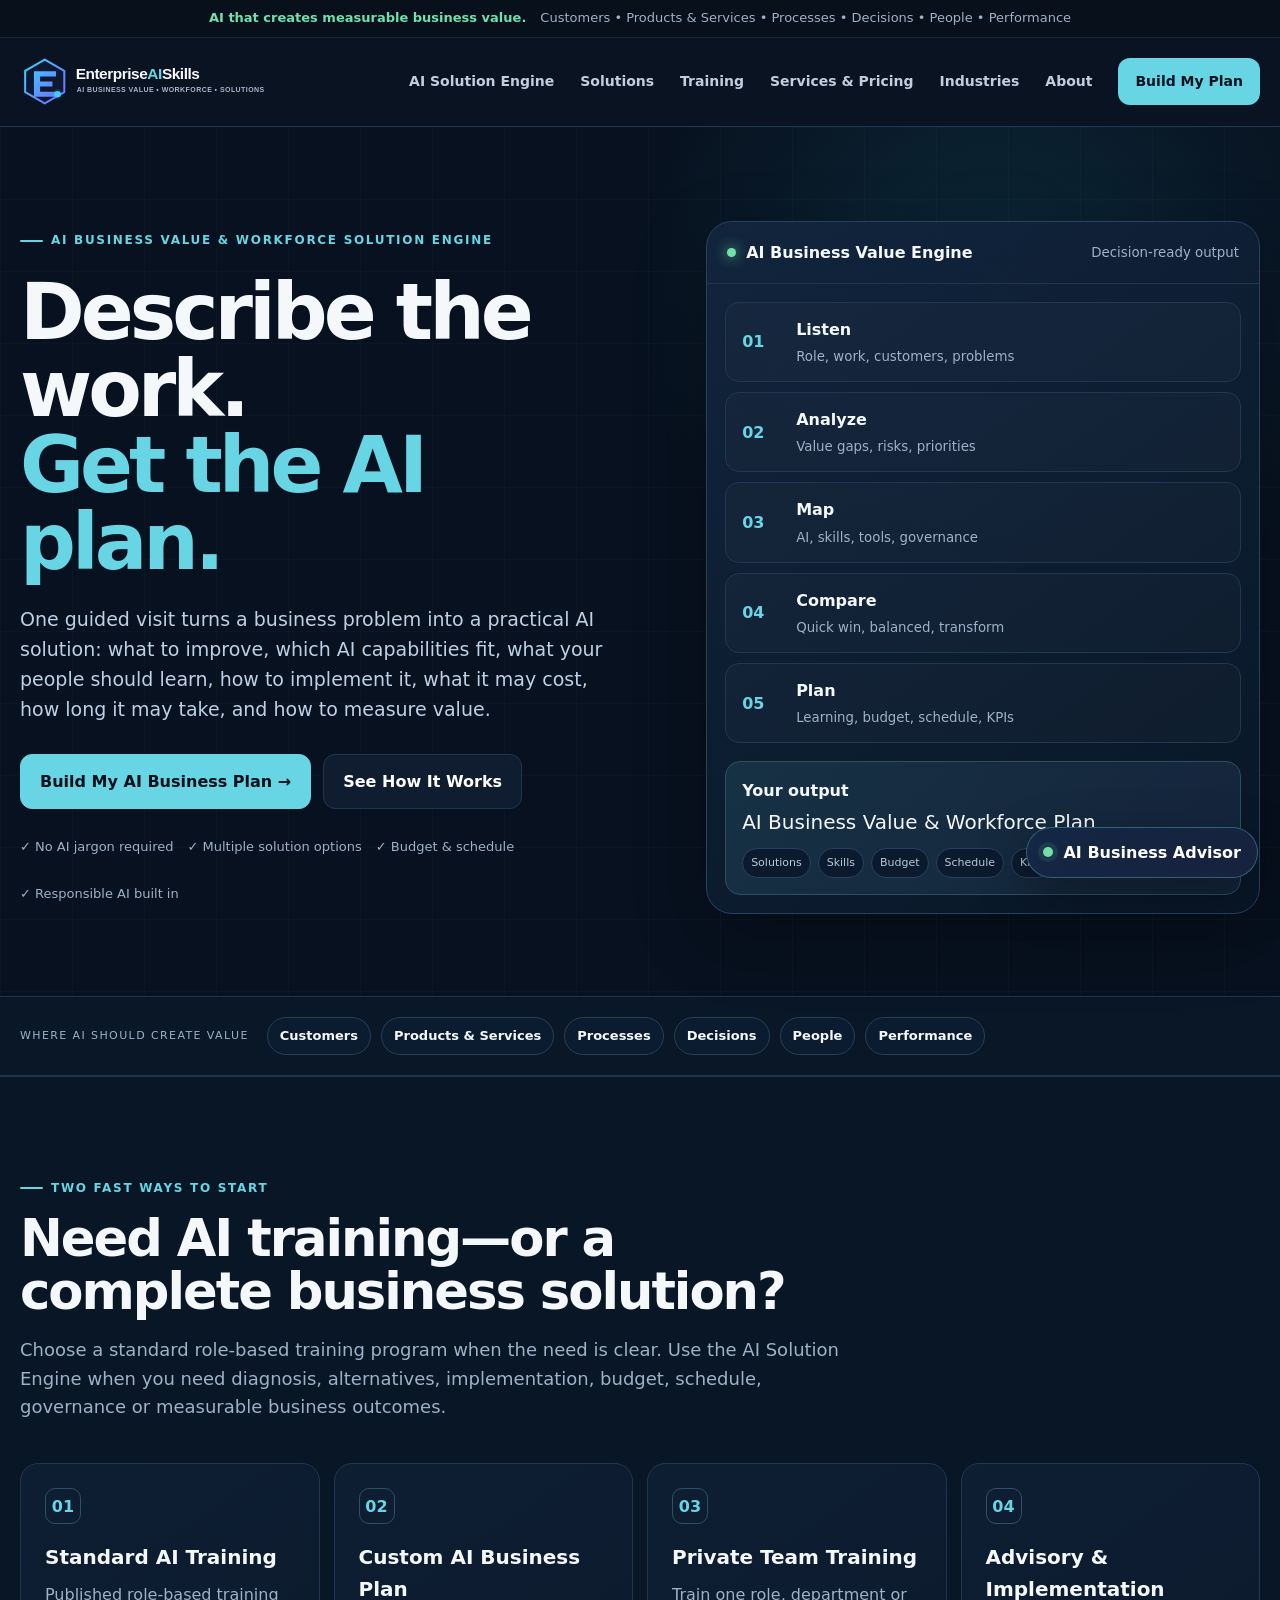
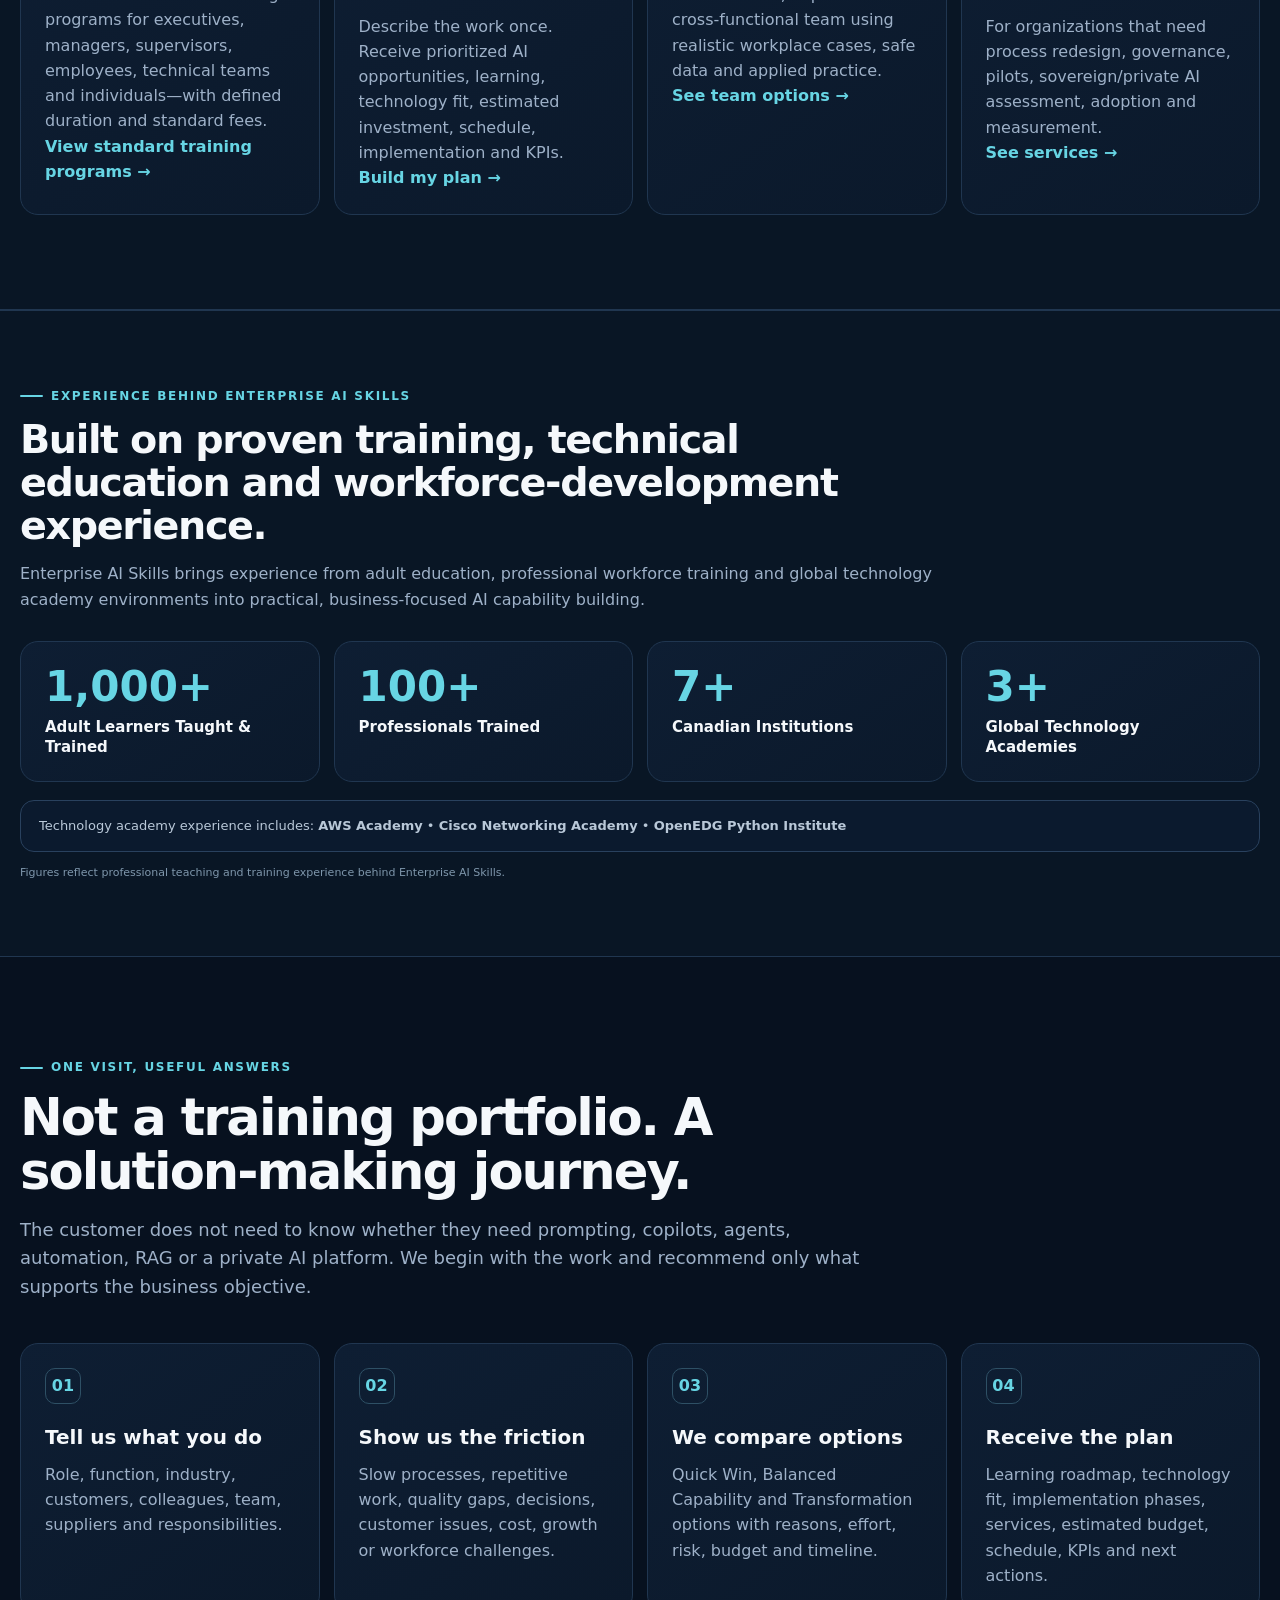
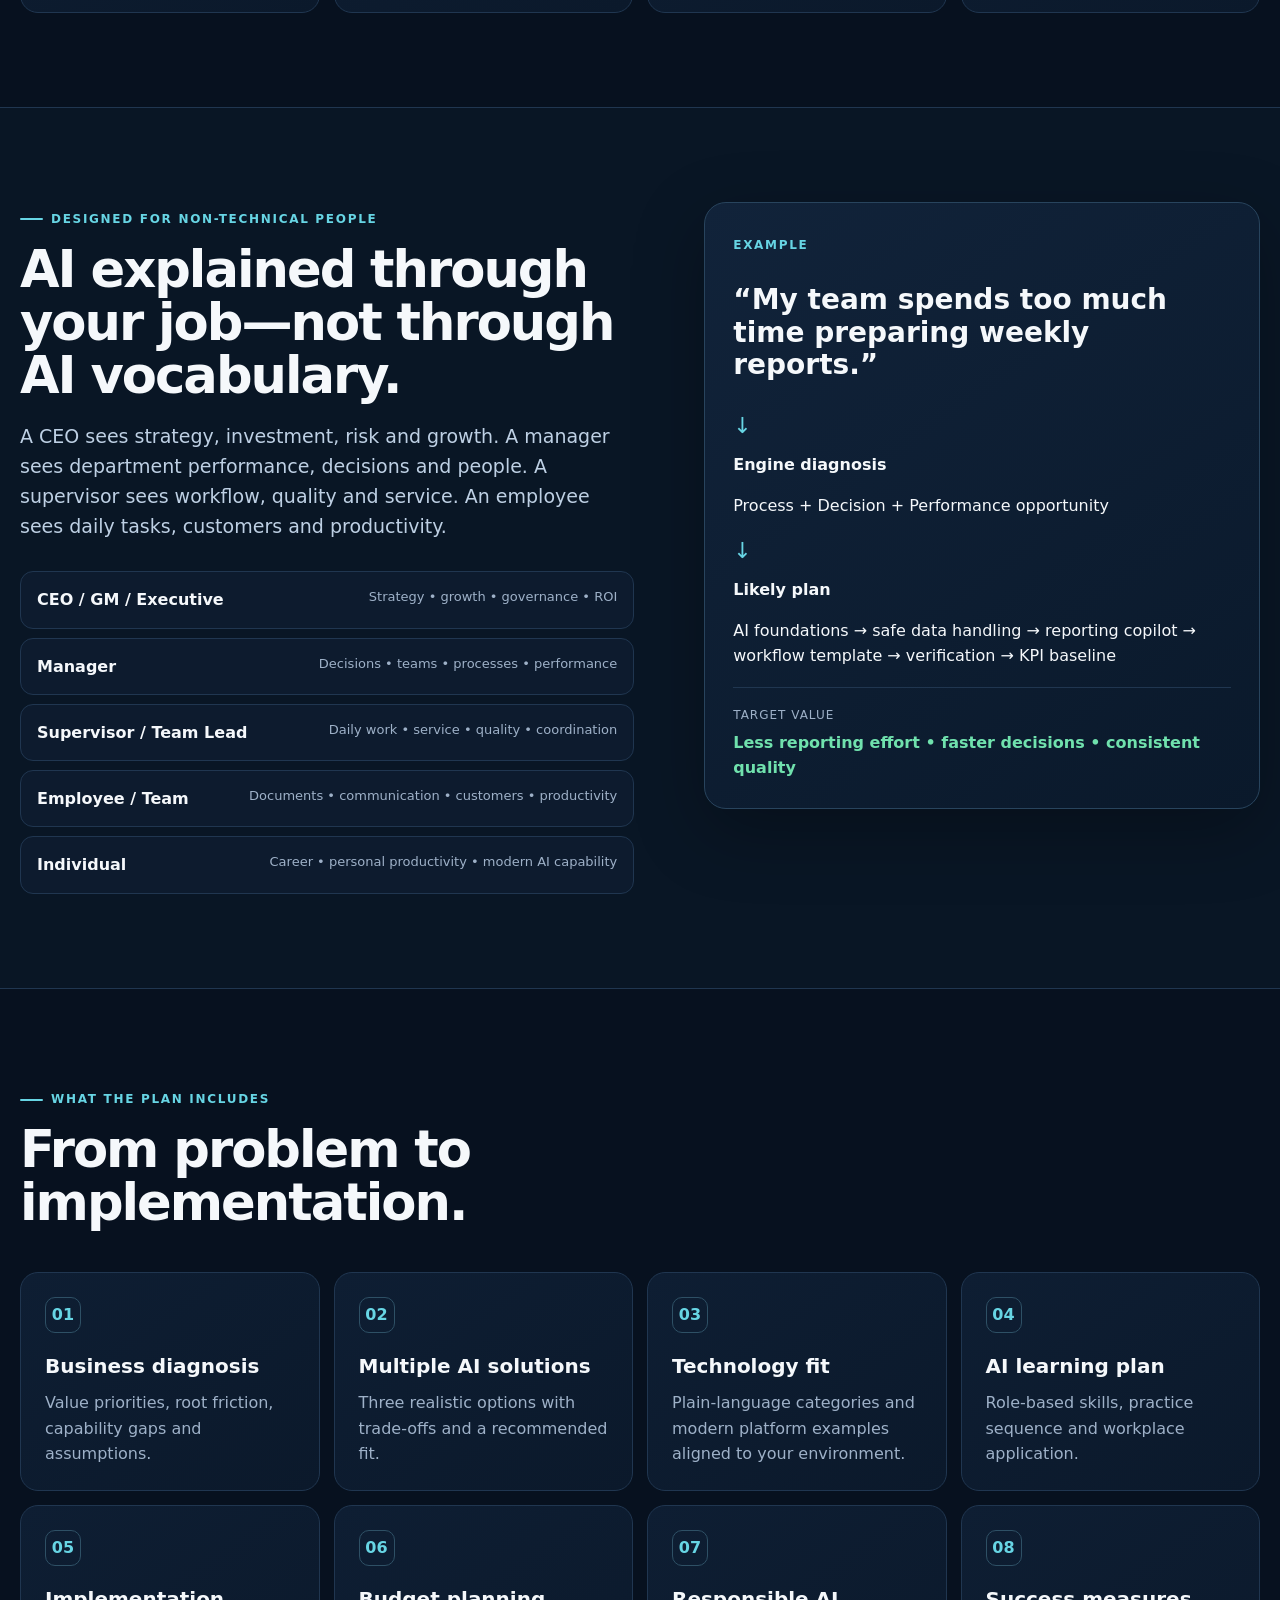
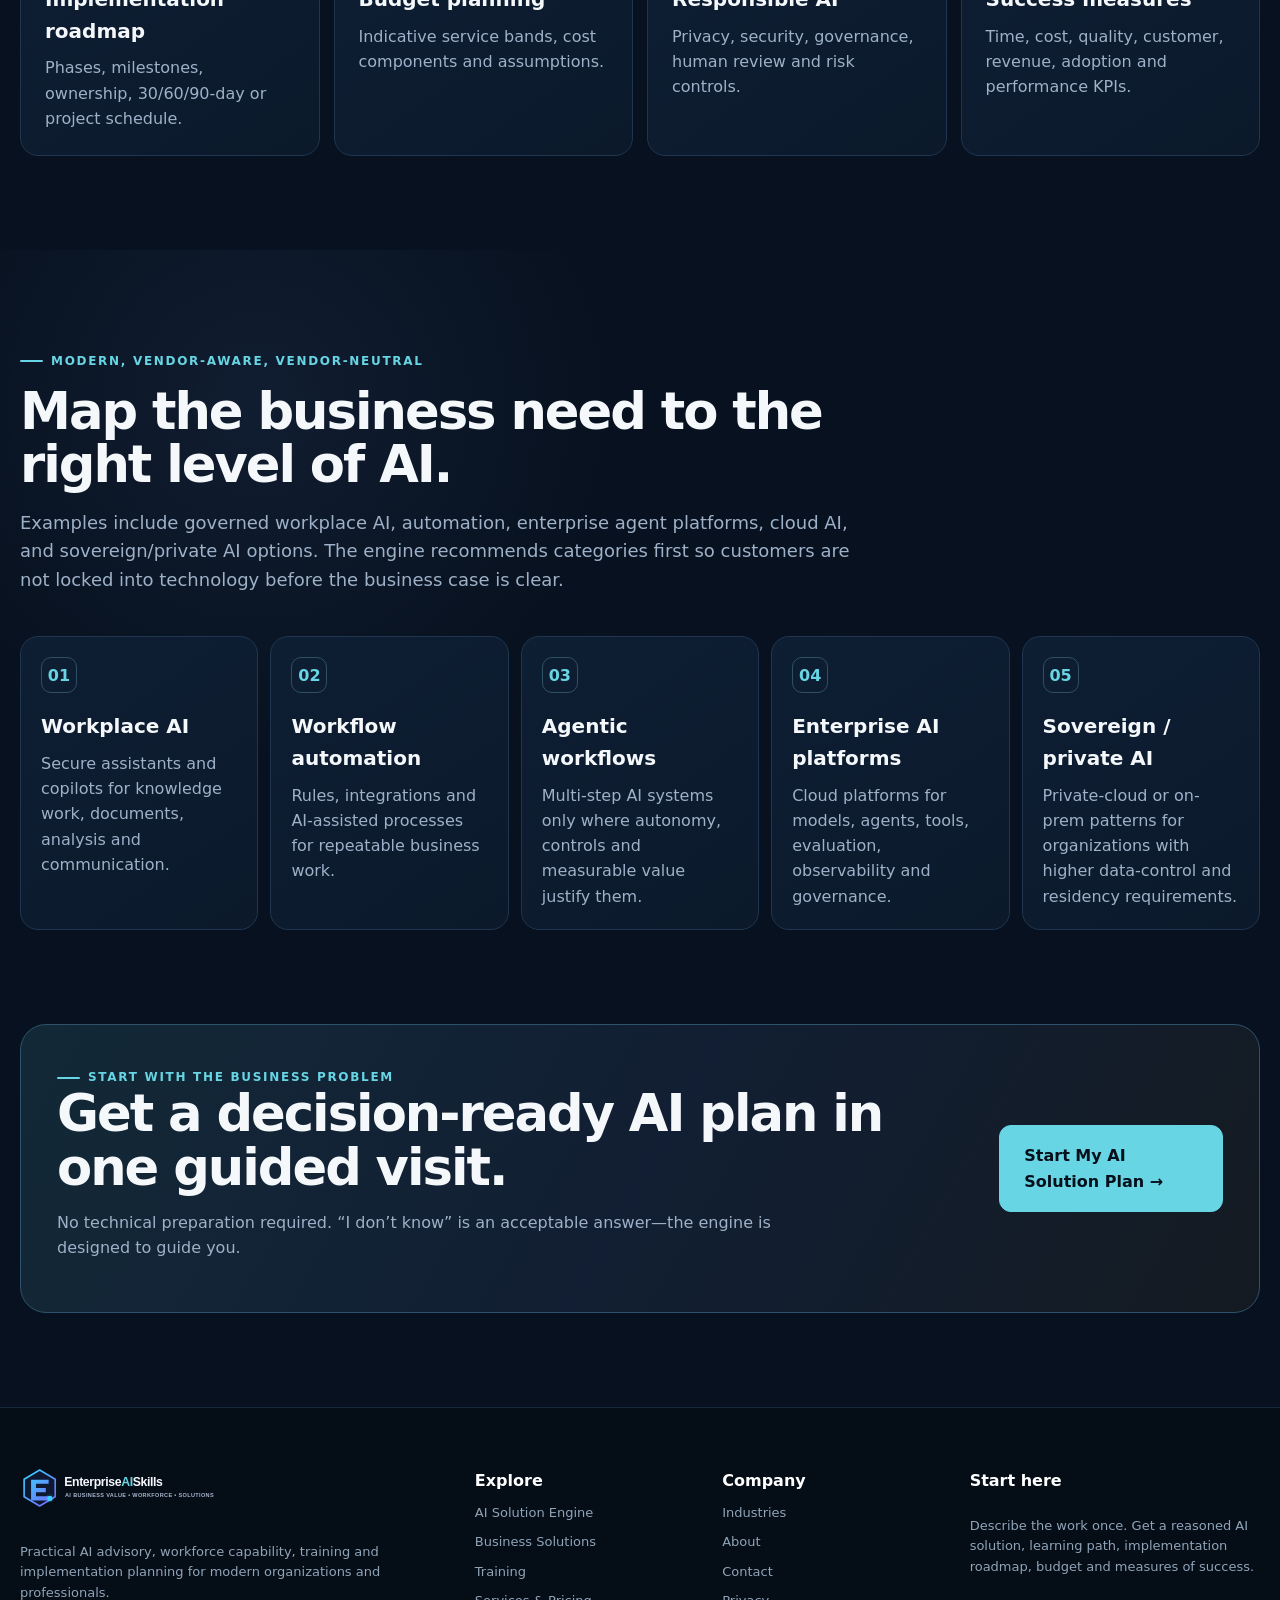
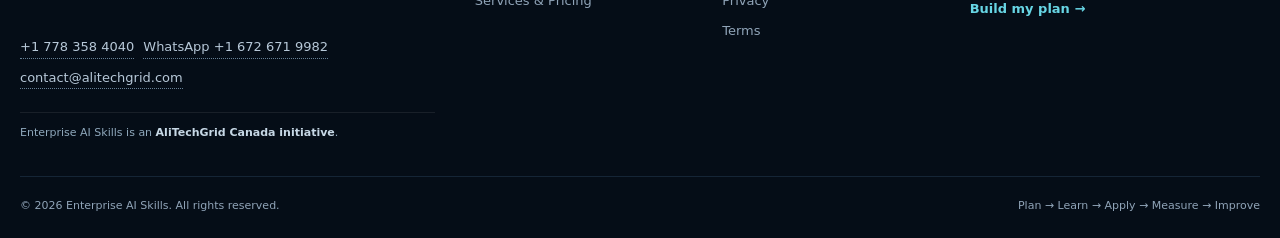
==== commit e25ededc: "Repair AI Solution Engine and finalize production website" ====
--- a/index.html
+++ b/index.html
@@ -96,80 +96,72 @@
 
 
 
-/* Enterprise AI Skills — AI Business Advisor chatbot */
+/* V4.7 repaired production branding */
+.brand.brand-logo-link{display:flex;align-items:center;min-width:320px;line-height:1}
+.brand-logo-img{display:block;width:340px;max-width:100%;height:auto}
+.footer-brand-logo{display:block;width:270px;max-width:100%;height:auto;margin-bottom:12px}
+@media(max-width:1180px){
+  .brand.brand-logo-link{min-width:275px}.brand-logo-img{width:295px}.main-nav{gap:18px}
+}
+@media(max-width:900px){.brand.brand-logo-link{min-width:0}.brand-logo-img{width:270px}}
+@media(max-width:520px){.brand-logo-img{width:235px}}
+
+
+/* Enterprise AI Skills — AI Business Advisor */
 .eais-chat-launcher{
-  position:fixed;right:22px;bottom:22px;z-index:9998;
-  display:flex;align-items:center;gap:10px;
+  position:fixed;right:22px;bottom:22px;z-index:9998;display:flex;align-items:center;gap:10px;
   padding:12px 16px;border-radius:999px;border:1px solid rgba(103,213,228,.35);
-  background:linear-gradient(135deg,#132744,#17223d);
-  color:#fff;font-weight:850;box-shadow:0 18px 50px rgba(0,0,0,.35);
-  cursor:pointer;
+  background:linear-gradient(135deg,#132744,#17223d);color:#fff;font-weight:850;
+  box-shadow:0 18px 50px rgba(0,0,0,.35);cursor:pointer
 }
 .eais-chat-launcher:hover{transform:translateY(-1px);border-color:#67d5e4}
 .eais-chat-dot{width:10px;height:10px;border-radius:50%;background:#74e0a5;box-shadow:0 0 0 5px rgba(116,224,165,.10)}
 .eais-chat-panel{
-  position:fixed;right:22px;bottom:82px;z-index:9999;
-  width:min(390px,calc(100vw - 28px));height:min(620px,calc(100vh - 120px));
-  display:none;flex-direction:column;overflow:hidden;
-  border:1px solid #29425f;border-radius:22px;
-  background:#0b1628;box-shadow:0 30px 80px rgba(0,0,0,.48);
+  position:fixed;right:22px;bottom:82px;z-index:9999;width:min(390px,calc(100vw - 28px));
+  height:min(620px,calc(100vh - 120px));display:none;flex-direction:column;overflow:hidden;
+  border:1px solid #29425f;border-radius:22px;background:#0b1628;box-shadow:0 30px 80px rgba(0,0,0,.48)
 }
 .eais-chat-panel.open{display:flex}
-.eais-chat-head{
-  display:flex;align-items:center;justify-content:space-between;gap:14px;
-  padding:16px 18px;background:linear-gradient(135deg,#122944,#17223d);
-  border-bottom:1px solid #233a55;
-}
-.eais-chat-title{display:flex;align-items:center;gap:10px}
-.eais-chat-title b{display:block;font-size:15px}
+.eais-chat-head{display:flex;align-items:center;justify-content:space-between;gap:14px;padding:16px 18px;background:linear-gradient(135deg,#122944,#17223d);border-bottom:1px solid #233a55}
+.eais-chat-title{display:flex;align-items:center;gap:10px}.eais-chat-title b{display:block;font-size:15px}
 .eais-chat-title small{display:block;color:#9ab1c5;margin-top:2px;font-size:11px}
 .eais-chat-close{border:0;background:transparent;color:#b8c9d8;font-size:24px;cursor:pointer;padding:2px 6px}
-.eais-chat-body{flex:1;overflow:auto;padding:16px}
-.eais-msg{display:flex;margin:0 0 12px}
-.eais-msg.bot{justify-content:flex-start}
-.eais-msg.user{justify-content:flex-end}
-.eais-bubble{
-  max-width:88%;padding:11px 13px;border-radius:15px;
-  font-size:13px;line-height:1.55;
-}
+.eais-chat-body{flex:1;overflow:auto;padding:16px}.eais-msg{display:flex;margin:0 0 12px}
+.eais-msg.bot{justify-content:flex-start}.eais-msg.user{justify-content:flex-end}
+.eais-bubble{max-width:88%;padding:11px 13px;border-radius:15px;font-size:13px;line-height:1.55}
 .eais-msg.bot .eais-bubble{background:#13243b;border:1px solid #263e5a;color:#eef6fb;border-bottom-left-radius:5px}
 .eais-msg.user .eais-bubble{background:#67d5e4;color:#06111f;border-bottom-right-radius:5px;font-weight:700}
 .eais-quick{display:flex;flex-wrap:wrap;gap:7px;margin:6px 0 14px}
-.eais-chip{
-  border:1px solid #355474;background:#0f1f34;color:#d7e6f0;
-  padding:8px 10px;border-radius:999px;font-size:11px;font-weight:800;cursor:pointer;
-}
+.eais-chip{border:1px solid #355474;background:#0f1f34;color:#d7e6f0;padding:8px 10px;border-radius:999px;font-size:11px;font-weight:800;cursor:pointer}
 .eais-chip:hover{border-color:#67d5e4;color:#fff}
-.eais-chat-input-wrap{
-  padding:12px;border-top:1px solid #223852;background:#0a1423;
-}
-.eais-chat-input-row{display:flex;gap:8px}
-.eais-chat-input{
-  flex:1;min-width:0;border:1px solid #2c4562;border-radius:13px;
-  background:#101f33;color:#fff;padding:11px 12px;outline:none;font:inherit;font-size:13px;
-}
-.eais-chat-input:focus{border-color:#67d5e4}
-.eais-chat-send{
-  border:0;border-radius:12px;background:#67d5e4;color:#06111f;
-  padding:0 14px;font-weight:900;cursor:pointer;
-}
+.eais-chat-input-wrap{padding:12px;border-top:1px solid #223852;background:#0a1423}
+.eais-chat-input-row{display:flex;gap:8px}.eais-chat-input{flex:1;min-width:0;border:1px solid #2c4562;border-radius:13px;background:#101f33;color:#fff;padding:11px 12px;outline:none;font:inherit;font-size:13px}
+.eais-chat-input:focus{border-color:#67d5e4}.eais-chat-send{border:0;border-radius:12px;background:#67d5e4;color:#06111f;padding:0 14px;font-weight:900;cursor:pointer}
 .eais-chat-note{margin-top:8px;color:#738da3;font-size:10px;line-height:1.4}
-.eais-chat-card{
-  margin:8px 0;padding:12px;border:1px solid #28415e;border-radius:14px;background:#0f1f33
-}
-.eais-chat-card b{display:block;color:#fff;margin-bottom:4px}
-.eais-chat-card small{display:block;color:#9bb1c3;line-height:1.45}
+.eais-chat-card{margin:8px 0;padding:12px;border:1px solid #28415e;border-radius:14px;background:#0f1f33}
+.eais-chat-card b{display:block;color:#fff;margin-bottom:4px}.eais-chat-card small{display:block;color:#9bb1c3;line-height:1.45}
 .eais-chat-card a{display:inline-block;margin-top:8px;color:#67d5e4;font-size:12px;font-weight:900}
-@media(max-width:700px){
-  .eais-chat-launcher{right:12px;bottom:12px}
-  .eais-chat-panel{right:10px;bottom:72px;width:calc(100vw - 20px);height:calc(100vh - 92px);border-radius:18px}
-}
-@media print{
-  .eais-chat-launcher,.eais-chat-panel{display:none!important}
-}
+@media(max-width:700px){.eais-chat-launcher{right:12px;bottom:12px}.eais-chat-panel{right:10px;bottom:72px;width:calc(100vw - 20px);height:calc(100vh - 92px);border-radius:18px}}
+@media print{.eais-chat-launcher,.eais-chat-panel{display:none!important}}
+
+
+
+/* V4.7 credibility block */
+.credibility-section{padding:68px 0 74px;border-top:1px solid var(--line);border-bottom:1px solid var(--line);background:#091625}
+.credibility-head{max-width:930px;margin-bottom:28px}
+.credibility-head h2{font-size:clamp(30px,3.1vw,44px);line-height:1.08;letter-spacing:-1.4px;max-width:930px;margin:12px 0 14px}
+.credibility-head p{color:var(--muted);font-size:16px;line-height:1.65;max-width:940px;margin:0}
+.credibility-grid{display:grid;grid-template-columns:repeat(4,1fr);gap:14px}
+.credibility-card{padding:24px;border:1px solid var(--line);border-radius:18px;background:linear-gradient(145deg,#0e1e33,#0b192b)}
+.credibility-card strong{display:block;font-size:42px;line-height:1;color:var(--cyan);margin-bottom:10px}
+.credibility-card b{display:block;font-size:15px;line-height:1.3}
+.credibility-academies{margin-top:18px;padding:15px 18px;border:1px solid #29415e;border-radius:14px;background:#0b1a2e;color:#b9c8d8;font-size:13px;line-height:1.55}
+.credibility-note{margin-top:12px;color:#7f97ac;font-size:11px}
+@media(max-width:900px){.credibility-grid{grid-template-columns:repeat(2,1fr)}}
+@media(max-width:560px){.credibility-grid{grid-template-columns:1fr}}
 
 </style>
-<link rel="icon" type="image/svg+xml" href="favicon.svg">
+<link rel="icon" type="image/svg+xml" href="assets/favicon.svg">
 <meta property="og:title" content="AI Business Value &amp; Workforce Solutions | Enterprise AI Skills">
 <meta property="og:description" content="Business-value AI advisory, role-based AI training and a guided AI Solution Engine for customers, products, services, processes, decisions, people and performance.">
 <meta property="og:type" content="website">
@@ -198,7 +190,7 @@
 <a class="skip-link" href="#main">Skip to content</a>
 <div class="announcement"><div class="container"><strong>AI that creates measurable business value.</strong><span>Customers • Products & Services • Processes • Decisions • People • Performance</span></div></div>
 <header class="site-header"><div class="container nav-wrap">
-<a class="brand" href="index.html" aria-label="Enterprise AI Skills home"><span class="brand-mark" aria-hidden="true"><svg width="28" height="28" viewBox="0 0 28 28" fill="none"><rect x="2" y="2" width="24" height="24" rx="7" stroke="currentColor"/><path d="M8 8h5v5H8zm8 0h4v5h-4zM8 16h5v4H8z" stroke="currentColor" stroke-width="1.6"/><circle cx="18" cy="18" r="2.7" stroke="#f4c653" stroke-width="1.6"/></svg></span><span class="brand-word"><b>Enterprise<span class="accent">AI</span>Skills</b><small>BUSINESS VALUE • AI • CLOUD • DATA</small></span></a>
+<a class="brand brand-logo-link" href="index.html" aria-label="Enterprise AI Skills home"><img class="brand-logo-img" src="assets/logo.svg" alt="EnterpriseAISkills — AI Business Value, Workforce, Solutions"></a>
 <button class="nav-toggle" aria-label="Open navigation" aria-expanded="false">☰</button>
 <nav class="main-nav" aria-label="Main navigation">
 <a href="advisor.html">AI Solution Engine</a>
@@ -221,15 +213,34 @@
 
 <section class="section alt"><div class="container"><div class="section-head">
 <span class="eyebrow">TWO FAST WAYS TO START</span><h2>Need AI training—or a complete business solution?</h2>
-<p>Choose a standard role-based course when the need is clear. Use the AI Solution Engine when you need diagnosis, alternatives, implementation, budget, schedule, governance or measurable business outcomes.</p></div>
+<p>Choose a standard role-based training program when the need is clear. Use the AI Solution Engine when you need diagnosis, alternatives, implementation, budget, schedule, governance or measurable business outcomes.</p></div>
 <div class="feature-grid">
-<article><i>01</i><h3>Standard AI Courses</h3><p>Published role-based courses for executives, managers, supervisors, employees, technical teams and individuals—with defined duration and standard fees.</p><a class="text-link" href="training.html#fixed-courses">View fixed courses →</a></article>
+<article><i>01</i><h3>Standard AI Training</h3><p>Published role-based training programs for executives, managers, supervisors, employees, technical teams and individuals—with defined duration and standard fees.</p><a class="text-link" href="training.html#fixed-courses">View standard training programs →</a></article>
 <article><i>02</i><h3>Custom AI Business Plan</h3><p>Describe the work once. Receive prioritized AI opportunities, learning, technology fit, estimated investment, schedule, implementation and KPIs.</p><a class="text-link" href="advisor.html">Build my plan →</a></article>
 <article><i>03</i><h3>Private Team Training</h3><p>Train one role, department or cross-functional team using realistic workplace cases, safe data and applied practice.</p><a class="text-link" href="training.html#fixed-courses">See team options →</a></article>
 <article><i>04</i><h3>Advisory & Implementation</h3><p>For organizations that need process redesign, governance, pilots, sovereign/private AI assessment, adoption and measurement.</p><a class="text-link" href="services.html">See services →</a></article>
 </div></div></section>
 
-<section class="section" id="how"><div class="container"><div class="section-head"><span class="eyebrow">ONE VISIT, USEFUL ANSWERS</span><h2>Not a course catalogue. A solution-making journey.</h2><p>The customer does not need to know whether they need prompting, copilots, agents, automation, RAG or a private AI platform. We begin with the work and recommend only what supports the business objective.</p></div><div class="process-grid"><article><span>01</span><h3>Tell us what you do</h3><p>Role, function, industry, customers, colleagues, team, suppliers and responsibilities.</p></article><article><span>02</span><h3>Show us the friction</h3><p>Slow processes, repetitive work, quality gaps, decisions, customer issues, cost, growth or workforce challenges.</p></article><article><span>03</span><h3>We compare options</h3><p>Quick Win, Balanced Capability and Transformation options with reasons, effort, risk, budget and timeline.</p></article><article><span>04</span><h3>Receive the plan</h3><p>Learning roadmap, technology fit, implementation phases, services, estimated budget, schedule, KPIs and next actions.</p></article></div></div></section>
+
+<section class="credibility-section" id="experience">
+<div class="container">
+  <div class="credibility-head">
+    <span class="eyebrow">EXPERIENCE BEHIND ENTERPRISE AI SKILLS</span>
+    <h2>Built on proven training, technical education and workforce-development experience.</h2>
+    <p>Enterprise AI Skills brings experience from adult education, professional workforce training and global technology academy environments into practical, business-focused AI capability building.</p>
+  </div>
+  <div class="credibility-grid">
+    <article class="credibility-card"><strong>1,000+</strong><b>Adult Learners Taught &amp; Trained</b></article>
+    <article class="credibility-card"><strong>100+</strong><b>Professionals Trained</b></article>
+    <article class="credibility-card"><strong>7+</strong><b>Canadian Institutions</b></article>
+    <article class="credibility-card"><strong>3+</strong><b>Global Technology Academies</b></article>
+  </div>
+  <div class="credibility-academies"><span>Technology academy experience includes: </span><b>AWS Academy</b> • <b>Cisco Networking Academy</b> • <b>OpenEDG Python Institute</b></div>
+  <div class="credibility-note">Figures reflect professional teaching and training experience behind Enterprise AI Skills.</div>
+</div>
+</section>
+
+<section class="section" id="how"><div class="container"><div class="section-head"><span class="eyebrow">ONE VISIT, USEFUL ANSWERS</span><h2>Not a training portfolio. A solution-making journey.</h2><p>The customer does not need to know whether they need prompting, copilots, agents, automation, RAG or a private AI platform. We begin with the work and recommend only what supports the business objective.</p></div><div class="process-grid"><article><span>01</span><h3>Tell us what you do</h3><p>Role, function, industry, customers, colleagues, team, suppliers and responsibilities.</p></article><article><span>02</span><h3>Show us the friction</h3><p>Slow processes, repetitive work, quality gaps, decisions, customer issues, cost, growth or workforce challenges.</p></article><article><span>03</span><h3>We compare options</h3><p>Quick Win, Balanced Capability and Transformation options with reasons, effort, risk, budget and timeline.</p></article><article><span>04</span><h3>Receive the plan</h3><p>Learning roadmap, technology fit, implementation phases, services, estimated budget, schedule, KPIs and next actions.</p></article></div></div></section>
 
 <section class="section alt"><div class="container split-grid"><div><span class="eyebrow">DESIGNED FOR NON-TECHNICAL PEOPLE</span><h2>AI explained through your job—not through AI vocabulary.</h2><p class="lead">A CEO sees strategy, investment, risk and growth. A manager sees department performance, decisions and people. A supervisor sees workflow, quality and service. An employee sees daily tasks, customers and productivity.</p><div class="role-list"><a href="advisor.html"><b>CEO / GM / Executive</b><span>Strategy • growth • governance • ROI</span></a><a href="advisor.html"><b>Manager</b><span>Decisions • teams • processes • performance</span></a><a href="advisor.html"><b>Supervisor / Team Lead</b><span>Daily work • service • quality • coordination</span></a><a href="advisor.html"><b>Employee / Team</b><span>Documents • communication • customers • productivity</span></a><a href="advisor.html"><b>Individual</b><span>Career • personal productivity • modern AI capability</span></a></div></div><aside class="insight-card"><span class="kicker">Example</span><h3>“My team spends too much time preparing weekly reports.”</h3><div class="arrow-line">↓</div><b>Engine diagnosis</b><p>Process + Decision + Performance opportunity</p><div class="arrow-line">↓</div><b>Likely plan</b><p>AI foundations → safe data handling → reporting copilot → workflow template → verification → KPI baseline</p><div class="result-bar"><span>Target value</span><b>Less reporting effort • faster decisions • consistent quality</b></div></aside></div></section>
 
@@ -239,7 +250,7 @@
 
 <section class="section cta-section"><div class="container cta-card"><div><span class="eyebrow">START WITH THE BUSINESS PROBLEM</span><h2>Get a decision-ready AI plan in one guided visit.</h2><p>No technical preparation required. “I don’t know” is an acceptable answer—the engine is designed to guide you.</p></div><a class="btn primary large" href="advisor.html">Start My AI Solution Plan →</a></div></section>
 </main>
-<footer class="site-footer"><div class="container footer-grid"><div><a class="brand footer-brand" href="index.html"><span class="brand-mark"><svg width="24" height="24" viewBox="0 0 28 28" fill="none"><rect x="2" y="2" width="24" height="24" rx="7" stroke="currentColor"/><path d="M8 8h5v5H8zm8 0h4v5h-4zM8 16h5v4H8z" stroke="currentColor" stroke-width="1.6"/><circle cx="18" cy="18" r="2.7" stroke="#f4c653" stroke-width="1.6"/></svg></span><span class="brand-word"><b>Enterprise<span class="accent">AI</span>Skills</b><small>Business-value AI capability</small></span></a><p>Practical AI advisory, workforce capability, training and implementation planning for modern organizations and professionals.</p><div class="footer-contact"><a href="tel:+17783584040">+1 778 358 4040</a><a href="https://wa.me/16726719982">WhatsApp +1 672 671 9982</a><a href="mailto:contact@alitechgrid.com">contact@alitechgrid.com</a></div><div class="brand-endorsement">Enterprise AI Skills is an independent specialist brand and <b>an AliTechGrid Canada initiative</b>. Shared business communication channels are used for client service and operations.</div></div><div><b>Explore</b><a href="advisor.html">AI Solution Engine</a><a href="solutions.html">Business Solutions</a><a href="training.html">Training</a><a href="services.html">Services & Pricing</a></div><div><b>Company</b><a href="industries.html">Industries</a><a href="about.html">About</a><a href="contact.html">Contact</a><a href="privacy.html">Privacy</a><a href="terms.html">Terms</a></div><div><b>Start here</b><p>Describe the work once. Get a reasoned AI solution, learning path, implementation roadmap, budget and measures of success.</p><a class="text-link" href="advisor.html">Build my plan →</a></div></div><div class="container footer-bottom"><span>© 2026 Enterprise AI Skills</span><span>Plan → Learn → Apply → Measure → Improve</span></div></footer>
+<footer class="site-footer"><div class="container footer-grid"><div><a class="footer-brand-link" href="index.html" aria-label="Enterprise AI Skills home"><img class="footer-brand-logo" src="assets/logo.svg" alt="EnterpriseAISkills — AI Business Value, Workforce, Solutions"></a><p>Practical AI advisory, workforce capability, training and implementation planning for modern organizations and professionals.</p><div class="footer-contact"><a href="tel:+17783584040">+1 778 358 4040</a><a href="https://wa.me/16726719982">WhatsApp +1 672 671 9982</a><a href="mailto:contact@alitechgrid.com">contact@alitechgrid.com</a></div><div class="brand-endorsement">Enterprise AI Skills is an <b>AliTechGrid Canada initiative</b>.</div></div><div><b>Explore</b><a href="advisor.html">AI Solution Engine</a><a href="solutions.html">Business Solutions</a><a href="training.html">Training</a><a href="services.html">Services & Pricing</a></div><div><b>Company</b><a href="industries.html">Industries</a><a href="about.html">About</a><a href="contact.html">Contact</a><a href="privacy.html">Privacy</a><a href="terms.html">Terms</a></div><div><b>Start here</b><p>Describe the work once. Get a reasoned AI solution, learning path, implementation roadmap, budget and measures of success.</p><a class="text-link" href="advisor.html">Build my plan →</a></div></div><div class="container footer-bottom"><span>© 2026 Enterprise AI Skills. All rights reserved.</span><span>Plan → Learn → Apply → Measure → Improve</span></div></footer>
 <script>
 
 (()=>{const toggle=document.querySelector('.nav-toggle');const nav=document.querySelector('.main-nav');if(toggle&&nav){toggle.addEventListener('click',()=>{const open=nav.classList.toggle('open');toggle.setAttribute('aria-expanded',String(open));toggle.textContent=open?'×':'☰'});}document.querySelectorAll('a[href^="#"]').forEach(a=>a.addEventListener('click',e=>{const id=a.getAttribute('href');if(id.length>1){const el=document.querySelector(id);if(el){e.preventDefault();el.scrollIntoView({behavior:'smooth'});}}}));})();
@@ -247,181 +258,64 @@
 </script>
 
 <button class="eais-chat-launcher" id="eaisChatLauncher" aria-haspopup="dialog" aria-controls="eaisChatPanel" aria-expanded="false">
-  <span class="eais-chat-dot" aria-hidden="true"></span>
-  <span>AI Business Advisor</span>
+<span class="eais-chat-dot" aria-hidden="true"></span><span>AI Business Advisor</span>
 </button>
 <section class="eais-chat-panel" id="eaisChatPanel" role="dialog" aria-modal="false" aria-label="Enterprise AI Skills AI Business Advisor">
-  <div class="eais-chat-head">
-    <div class="eais-chat-title">
-      <span class="eais-chat-dot" aria-hidden="true"></span>
-      <div><b>AI Business Advisor</b><small>Training • Solutions • Budget • Next steps</small></div>
-    </div>
-    <button class="eais-chat-close" id="eaisChatClose" aria-label="Close chat">×</button>
-  </div>
-  <div class="eais-chat-body" id="eaisChatBody"></div>
-  <div class="eais-chat-input-wrap">
-    <div class="eais-chat-input-row">
-      <input class="eais-chat-input" id="eaisChatInput" type="text" maxlength="500" placeholder="Describe your work or problem..." aria-label="Message the AI Business Advisor">
-      <button class="eais-chat-send" id="eaisChatSend">Send</button>
-    </div>
-    <div class="eais-chat-note">Do not enter confidential, personal, regulated, proprietary or security-sensitive information.</div>
-  </div>
+<div class="eais-chat-head">
+  <div class="eais-chat-title"><span class="eais-chat-dot" aria-hidden="true"></span><div><b>AI Business Advisor</b><small>Training • Solutions • Budget • Next steps</small></div></div>
+  <button class="eais-chat-close" id="eaisChatClose" aria-label="Close chat">×</button>
+</div>
+<div class="eais-chat-body" id="eaisChatBody"></div>
+<div class="eais-chat-input-wrap">
+  <div class="eais-chat-input-row"><input class="eais-chat-input" id="eaisChatInput" type="text" maxlength="500" placeholder="Describe your work or problem..." aria-label="Message the AI Business Advisor"><button class="eais-chat-send" id="eaisChatSend">Send</button></div>
+  <div class="eais-chat-note">Do not enter confidential, personal, regulated, proprietary or security-sensitive information.</div>
+</div>
 </section>
 
 <script>
 
 (function(){
-  const $ = s => document.querySelector(s);
-  const launcher = $('#eaisChatLauncher');
-  const panel = $('#eaisChatPanel');
-  const closeBtn = $('#eaisChatClose');
-  const body = $('#eaisChatBody');
-  const input = $('#eaisChatInput');
-  const send = $('#eaisChatSend');
-  if(!launcher || !panel || !body) return;
-
-  const state = {started:false,lastTopic:''};
-
-  function esc(s){return String(s||'').replace(/[&<>"']/g,m=>({'&':'&amp;','<':'&lt;','>':'&gt;','"':'&quot;',"'":'&#39;'}[m]));}
-  function scrollBottom(){body.scrollTop=body.scrollHeight;}
-  function bot(text, html=false){
-    const row=document.createElement('div'); row.className='eais-msg bot';
-    const b=document.createElement('div'); b.className='eais-bubble';
-    if(html) b.innerHTML=text; else b.textContent=text;
-    row.appendChild(b); body.appendChild(row); scrollBottom();
-  }
-  function user(text){
-    const row=document.createElement('div'); row.className='eais-msg user';
-    const b=document.createElement('div'); b.className='eais-bubble'; b.textContent=text;
-    row.appendChild(b); body.appendChild(row); scrollBottom();
-  }
-  function chips(items){
-    const wrap=document.createElement('div'); wrap.className='eais-quick';
-    items.forEach(([label,value])=>{
-      const btn=document.createElement('button'); btn.className='eais-chip'; btn.textContent=label;
-      btn.addEventListener('click',()=>handle(value||label,label));
-      wrap.appendChild(btn);
-    });
-    body.appendChild(wrap); scrollBottom();
-  }
-  function card(title,desc,href,label){
-    bot(`<div class="eais-chat-card"><b>${esc(title)}</b><small>${esc(desc)}</small><a href="${href}">${esc(label||'Open →')}</a></div>`,true);
-  }
-  function welcome(){
-    if(state.started) return;
-    state.started=true;
-    bot("Welcome. You do not need to know AI terminology. Tell me what you want to improve, and I’ll guide you to the fastest useful next step.");
-    chips([
-      ["Improve customers","customers"],
-      ["Improve a process","process"],
-      ["Train myself","individual training"],
-      ["Train my team","team training"],
-      ["Get budget & schedule","estimate"],
-      ["Solve a business problem","solution"]
-    ]);
-  }
-  function classify(t){
-    t=t.toLowerCase();
-    if(/price|pricing|cost|budget|estimate|quote|quotation|how much/.test(t)) return 'estimate';
-    if(/team|staff|employee|workforce|department|group|supervisor/.test(t) && /train|learn|skill|course/.test(t)) return 'teamtraining';
-    if(/myself|individual|career|job|personal/.test(t) || (/train|learn|course/.test(t) && !/team|staff|employee|workforce|department|group/.test(t))) return 'individual';
-    if(/customer|client|service|sales|response|experience/.test(t)) return 'customers';
-    if(/product|service offering|innovation|new service|new product/.test(t)) return 'products';
-    if(/process|workflow|manual|repetitive|automation|delay|slow|approval/.test(t)) return 'process';
-    if(/decision|analysis|report|insight|forecast|planning/.test(t)) return 'decisions';
-    if(/people|manager|boss|colleague|team member|direct report|communication|meeting|hr/.test(t)) return 'people';
-    if(/performance|productivity|quality|cost|revenue|growth|kpi/.test(t)) return 'performance';
-    if(/problem|solution|implement|implementation|strategy|advis/.test(t)) return 'solution';
-    if(/contact|phone|whatsapp|email|talk|speak/.test(t)) return 'contact';
-    return 'general';
-  }
-  function handle(value,shown){
-    const text=(value||'').trim(); if(!text) return;
-    user(shown||text); input.value='';
-    const intent=classify(text);
-    state.lastTopic=intent;
-
-    if(intent==='estimate'){
-      bot("For a useful estimate, the site should first understand your role, organization size, priority, urgency and whether you need training only or implementation support. The Solution Engine then gives a planning range, budget structure and schedule.");
-      card("Generate an Estimate Plan","Receive a recommended option, estimated investment range, midpoint planning figure, schedule and assumptions.","advisor.html","Generate estimate →");
-      chips([["Fixed course prices","fixed courses"],["Private team training","team training"],["Speak to us","contact"]]);
-      return;
-    }
-    if(intent==='teamtraining'){
-      bot("For teams, the right program depends on role, business function, current AI capability and the work you want to improve. You can choose a fixed private-team course or generate a customized team plan.");
-      card("Private Team Training","Role-based practical AI training with published standard fees for many team programs.","training.html#fixed-courses","View team options →");
-      card("Custom Team AI Plan","Best when you need department-specific workflows, governance, implementation, KPIs or change support.","advisor.html","Build team plan →");
-      return;
-    }
-    if(intent==='individual'){
-      bot("For an individual, I recommend starting from your actual job rather than learning random AI tools. The site can map AI skills to the work you do now and the capability you want to build.");
-      card("AI Career & Professional Productivity","A fixed practical program for individual professionals.","training.html#fixed-courses","View course →");
-      card("Personal AI Work Plan","Generate a more tailored learning and workplace application path.","advisor.html","Build my plan →");
-      return;
-    }
-    if(intent==='customers'){
-      bot("Good priority. AI can support customer communication, service quality, response time, personalization, knowledge access, sales support and customer insight. The best choice depends on your current bottleneck and how customer data is handled.");
-      chips([["Faster customer response","process"],["Better customer insights","decisions"],["Train customer-facing staff","team training"],["Build full solution plan","solution"]]);
-      return;
-    }
-    if(intent==='products'){
-      bot("For products and services, useful AI opportunities include research, customer insight, service design, content, quality, personalization, knowledge support and faster iteration. The engine should compare quick wins with higher-value transformation options.");
-      card("Build Product/Service AI Plan","Map opportunities, skills, implementation, budget, schedule and measures of value.","advisor.html","Start plan →");
-      return;
-    }
-    if(intent==='process'){
-      bot("Process improvement is one of the strongest AI value areas. Start with work that is repetitive, slow, manual, error-prone or dependent on too much searching, copying, reporting or follow-up.");
-      bot("A strong plan normally compares: 1) AI-assisted work, 2) workflow automation, and 3) deeper process redesign—then recommends the least complex option that delivers the required value.");
-      card("Analyze My Process","Generate alternative solutions, recommended skills, implementation steps, estimate and KPIs.","advisor.html","Analyze process →");
-      return;
-    }
-    if(intent==='decisions'){
-      bot("AI can improve decisions by helping people summarize evidence, compare options, identify patterns, prepare reports and surface risks. Human accountability remains essential—especially for material, regulated or people-related decisions.");
-      card("Build Decision-Support Plan","Map the decision, information sources, skills, controls, implementation and measures.","advisor.html","Build plan →");
-      return;
-    }
-    if(intent==='people'){
-      bot("For people and collaboration, focus on work between managers, direct reports, colleagues, customers, suppliers and stakeholders: meetings, communication, coaching, knowledge sharing, documentation and coordination.");
-      card("AI for Managers / Supervisors / Teams","Choose a fixed role-based training path.","training.html#fixed-courses","View training →");
-      return;
-    }
-    if(intent==='performance'){
-      bot("Performance should be measured in business terms—not AI usage. Useful measures include time saved, turnaround time, quality, error rate, customer response, revenue support, cost, employee capability and decision speed.");
-      card("Build a Measurable AI Plan","The Solution Engine links recommendations to KPIs and implementation milestones.","advisor.html","Build measurable plan →");
-      return;
-    }
-    if(intent==='solution'){
-      bot("The fastest route is to describe the work once. The AI Solution Engine will map the problem to business value, compare multiple approaches, recommend the best-fit option, and produce learning, implementation, estimated budget, schedule and KPIs.");
-      card("AI Business Value & Workforce Solution Engine","For customers, products/services, processes, decisions, people and performance.","advisor.html","Build my solution plan →");
-      return;
-    }
-    if(intent==='contact'){
-      bot("You can use the shared business communication channels below. Enterprise AI Skills remains the specialist client-facing brand.");
-      bot(`<div class="eais-chat-card"><b>Contact Enterprise AI Skills</b><small>Business: +1 778 358 4040<br>WhatsApp: +1 672 671 9982<br>Email: contact@alitechgrid.com</small><a href="contact.html">Open contact page →</a></div>`,true);
-      return;
-    }
-    if(/fixed course/.test(text.toLowerCase())){
-      card("Standard AI Courses","Published programs for executives, managers, supervisors, employees, technical teams and individuals.","training.html#fixed-courses","View courses →");
-      return;
-    }
-
-    bot("I can help with that. To avoid wasting your time, choose the closest business objective below—or describe the specific work that is causing the problem.");
-    chips([
-      ["Customers","customers"],["Products & Services","products"],["Processes","process"],
-      ["Decisions","decisions"],["People","people"],["Performance","performance"],
-      ["Budget & schedule","estimate"],["Training","team training"]
-    ]);
-  }
-
-  launcher.addEventListener('click',()=>{
-    const open=panel.classList.toggle('open');
-    launcher.setAttribute('aria-expanded',open?'true':'false');
-    if(open){welcome();setTimeout(()=>input.focus(),50);}
-  });
-  closeBtn.addEventListener('click',()=>{panel.classList.remove('open');launcher.setAttribute('aria-expanded','false');launcher.focus();});
-  send.addEventListener('click',()=>handle(input.value));
-  input.addEventListener('keydown',e=>{if(e.key==='Enter'){e.preventDefault();handle(input.value);}});
-  document.addEventListener('keydown',e=>{if(e.key==='Escape'&&panel.classList.contains('open'))closeBtn.click();});
+const $=s=>document.querySelector(s),launcher=$('#eaisChatLauncher'),panel=$('#eaisChatPanel'),closeBtn=$('#eaisChatClose'),body=$('#eaisChatBody'),input=$('#eaisChatInput'),send=$('#eaisChatSend');
+if(!launcher||!panel||!body)return;
+let started=false;
+const esc=s=>String(s||'').replace(/[&<>"']/g,m=>({'&':'&amp;','<':'&lt;','>':'&gt;','"':'&quot;',"'":'&#39;'}[m]));
+function scrollBottom(){body.scrollTop=body.scrollHeight}
+function bot(text,html=false){const r=document.createElement('div');r.className='eais-msg bot';const b=document.createElement('div');b.className='eais-bubble';html?b.innerHTML=text:b.textContent=text;r.appendChild(b);body.appendChild(r);scrollBottom()}
+function user(text){const r=document.createElement('div');r.className='eais-msg user';const b=document.createElement('div');b.className='eais-bubble';b.textContent=text;r.appendChild(b);body.appendChild(r);scrollBottom()}
+function card(title,desc,href,label){bot(`<div class="eais-chat-card"><b>${esc(title)}</b><small>${esc(desc)}</small><a href="${href}">${esc(label||'Open →')}</a></div>`,true)}
+function chips(items){const w=document.createElement('div');w.className='eais-quick';items.forEach(([label,value])=>{const b=document.createElement('button');b.className='eais-chip';b.textContent=label;b.addEventListener('click',()=>handle(value||label,label));w.appendChild(b)});body.appendChild(w);scrollBottom()}
+function classify(t){t=t.toLowerCase();
+ if(/price|pricing|cost|budget|estimate|quote|quotation|how much/.test(t))return'estimate';
+ if(/team|staff|employee|workforce|department|group|supervisor/.test(t)&&/train|learn|skill|program/.test(t))return'teamtraining';
+ if(/myself|individual|career|job|personal/.test(t)||(/train|learn|program/.test(t)&&!/team|staff|employee|workforce|department|group/.test(t)))return'individual';
+ if(/customer|client|service|sales|response|experience/.test(t))return'customers';
+ if(/product|service offering|innovation|new service|new product/.test(t))return'products';
+ if(/process|workflow|manual|repetitive|automation|delay|slow|approval/.test(t))return'process';
+ if(/decision|analysis|report|insight|forecast|planning/.test(t))return'decisions';
+ if(/people|manager|boss|colleague|team member|direct report|communication|meeting|hr/.test(t))return'people';
+ if(/performance|productivity|quality|cost|revenue|growth|kpi/.test(t))return'performance';
+ if(/problem|solution|implement|implementation|strategy|advis/.test(t))return'solution';
+ if(/contact|phone|whatsapp|email|talk|speak/.test(t))return'contact';
+ return'general'}
+function welcome(){if(started)return;started=true;bot("Welcome. You do not need to know AI terminology. Tell me what you want to improve, and I’ll guide you to the fastest useful next step.");chips([["Improve customers","customers"],["Improve a process","process"],["Train myself","individual training"],["Train my team","team training"],["Get budget & schedule","estimate"],["Solve a business problem","solution"]])}
+function handle(value,shown){const text=(value||'').trim();if(!text)return;user(shown||text);input.value='';const intent=classify(text);
+ if(intent==='estimate'){bot("For a useful estimate, the site should first understand your role, organization size, priority, urgency and whether you need training only or implementation support.");card("Generate an Estimate Plan","Receive a recommended option, estimated investment range, schedule and assumptions.","advisor.html","Generate estimate →");return}
+ if(intent==='teamtraining'){bot("For teams, choose standard role-based training when the need is clear, or generate a customized team plan when workflows, governance or implementation matter.");card("Private Team Training","Practical role-based AI training with standard fees.","training.html#fixed-courses","View team training →");card("Custom Team AI Plan","Best for department-specific workflows, governance, implementation or KPIs.","advisor.html","Build team plan →");return}
+ if(intent==='individual'){bot("Start from your actual job rather than random AI tools.");card("AI Career & Professional Productivity","A practical training program for individual professionals.","training.html#fixed-courses","View training →");card("Personal AI Work Plan","Generate a tailored learning and workplace application path.","advisor.html","Build my plan →");return}
+ if(intent==='customers'){bot("AI can support customer communication, service quality, response time, knowledge access, sales support and customer insight.");chips([["Faster customer response","process"],["Better customer insights","decisions"],["Train customer-facing staff","team training"],["Build full solution plan","solution"]]);return}
+ if(intent==='products'){bot("For products and services, useful AI opportunities include research, customer insight, service design, quality, personalization and faster iteration.");card("Build Product/Service AI Plan","Map opportunities, skills, implementation, budget, schedule and measures of value.","advisor.html","Start plan →");return}
+ if(intent==='process'){bot("Process improvement is strongest where work is repetitive, slow, manual, error-prone or dependent on too much searching, copying, reporting or follow-up.");card("Analyze My Process","Generate alternative solutions, recommended skills, implementation steps, estimate and KPIs.","advisor.html","Analyze process →");return}
+ if(intent==='decisions'){bot("AI can improve decisions by summarizing evidence, comparing options, identifying patterns and surfacing risks. Human accountability remains essential.");card("Build Decision-Support Plan","Map the decision, information sources, skills, controls and measures.","advisor.html","Build plan →");return}
+ if(intent==='people'){bot("For people and collaboration, focus on managers, direct reports, colleagues, customers, suppliers and stakeholders: meetings, communication, coaching, knowledge sharing and coordination.");card("AI Training for Managers, Supervisors & Teams","Choose a role-based training pathway.","training.html#fixed-courses","View training →");return}
+ if(intent==='performance'){bot("Measure performance in business terms: time saved, turnaround, quality, error rate, customer response, revenue support, cost, employee capability and decision speed.");card("Build a Measurable AI Plan","Link recommendations to KPIs and implementation milestones.","advisor.html","Build measurable plan →");return}
+ if(intent==='solution'){bot("Describe the work once. The AI Solution Engine maps the problem to business value, compares approaches, recommends the best fit, and produces training, implementation, estimated budget, schedule and KPIs.");card("AI Business Value & Workforce Solution Engine","For customers, products/services, processes, decisions, people and performance.","advisor.html","Build my solution plan →");return}
+ if(intent==='contact'){bot(`<div class="eais-chat-card"><b>Contact Enterprise AI Skills</b><small>Business: +1 778 358 4040<br>WhatsApp: +1 672 671 9982<br>Email: contact@alitechgrid.com</small><a href="contact.html">Open contact page →</a></div>`,true);return}
+ bot("Choose the closest business objective below—or describe the specific work causing the problem.");chips([["Customers","customers"],["Products & Services","products"],["Processes","process"],["Decisions","decisions"],["People","people"],["Performance","performance"],["Budget & schedule","estimate"],["Training","team training"]])
+}
+launcher.addEventListener('click',()=>{const open=panel.classList.toggle('open');launcher.setAttribute('aria-expanded',open?'true':'false');if(open){welcome();setTimeout(()=>input.focus(),50)}});
+closeBtn.addEventListener('click',()=>{panel.classList.remove('open');launcher.setAttribute('aria-expanded','false');launcher.focus()});
+send.addEventListener('click',()=>handle(input.value));input.addEventListener('keydown',e=>{if(e.key==='Enter'){e.preventDefault();handle(input.value)}});
+document.addEventListener('keydown',e=>{if(e.key==='Escape'&&panel.classList.contains('open'))closeBtn.click()});
 })();
 
 </script>
